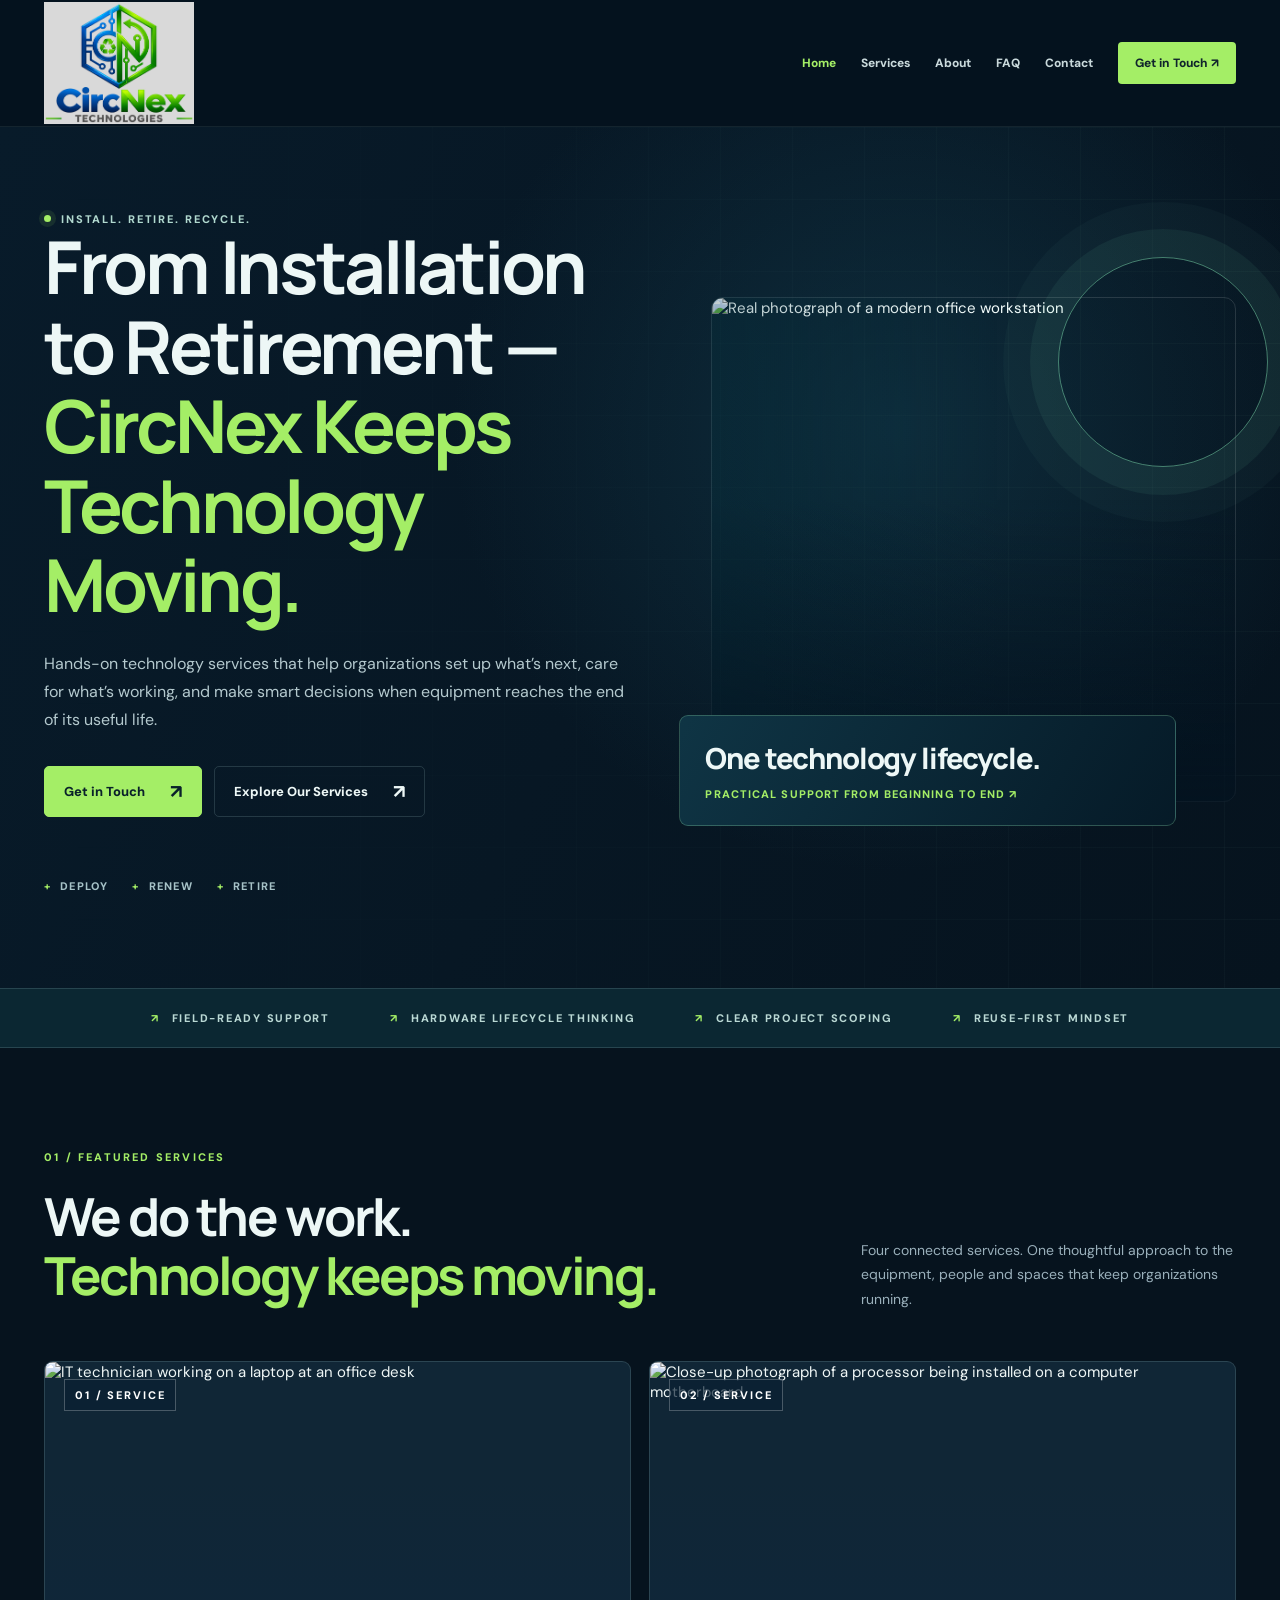
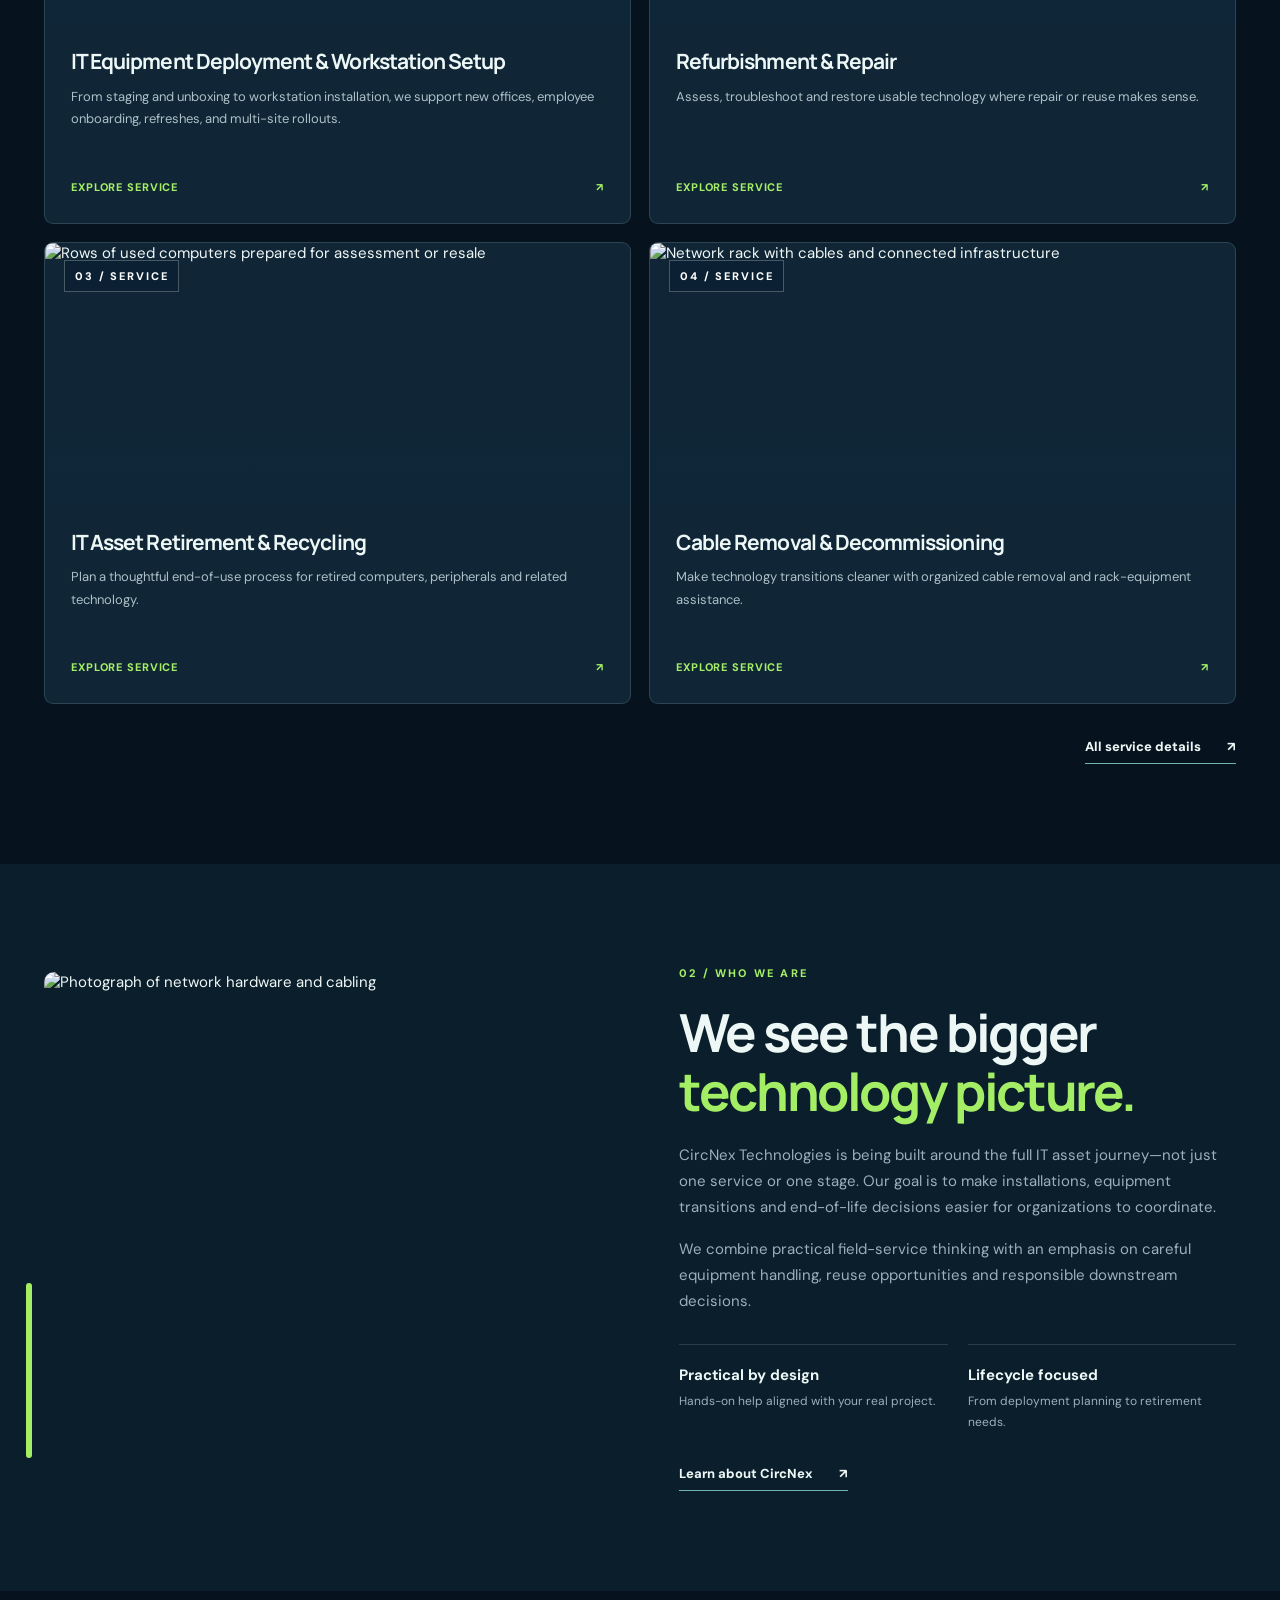
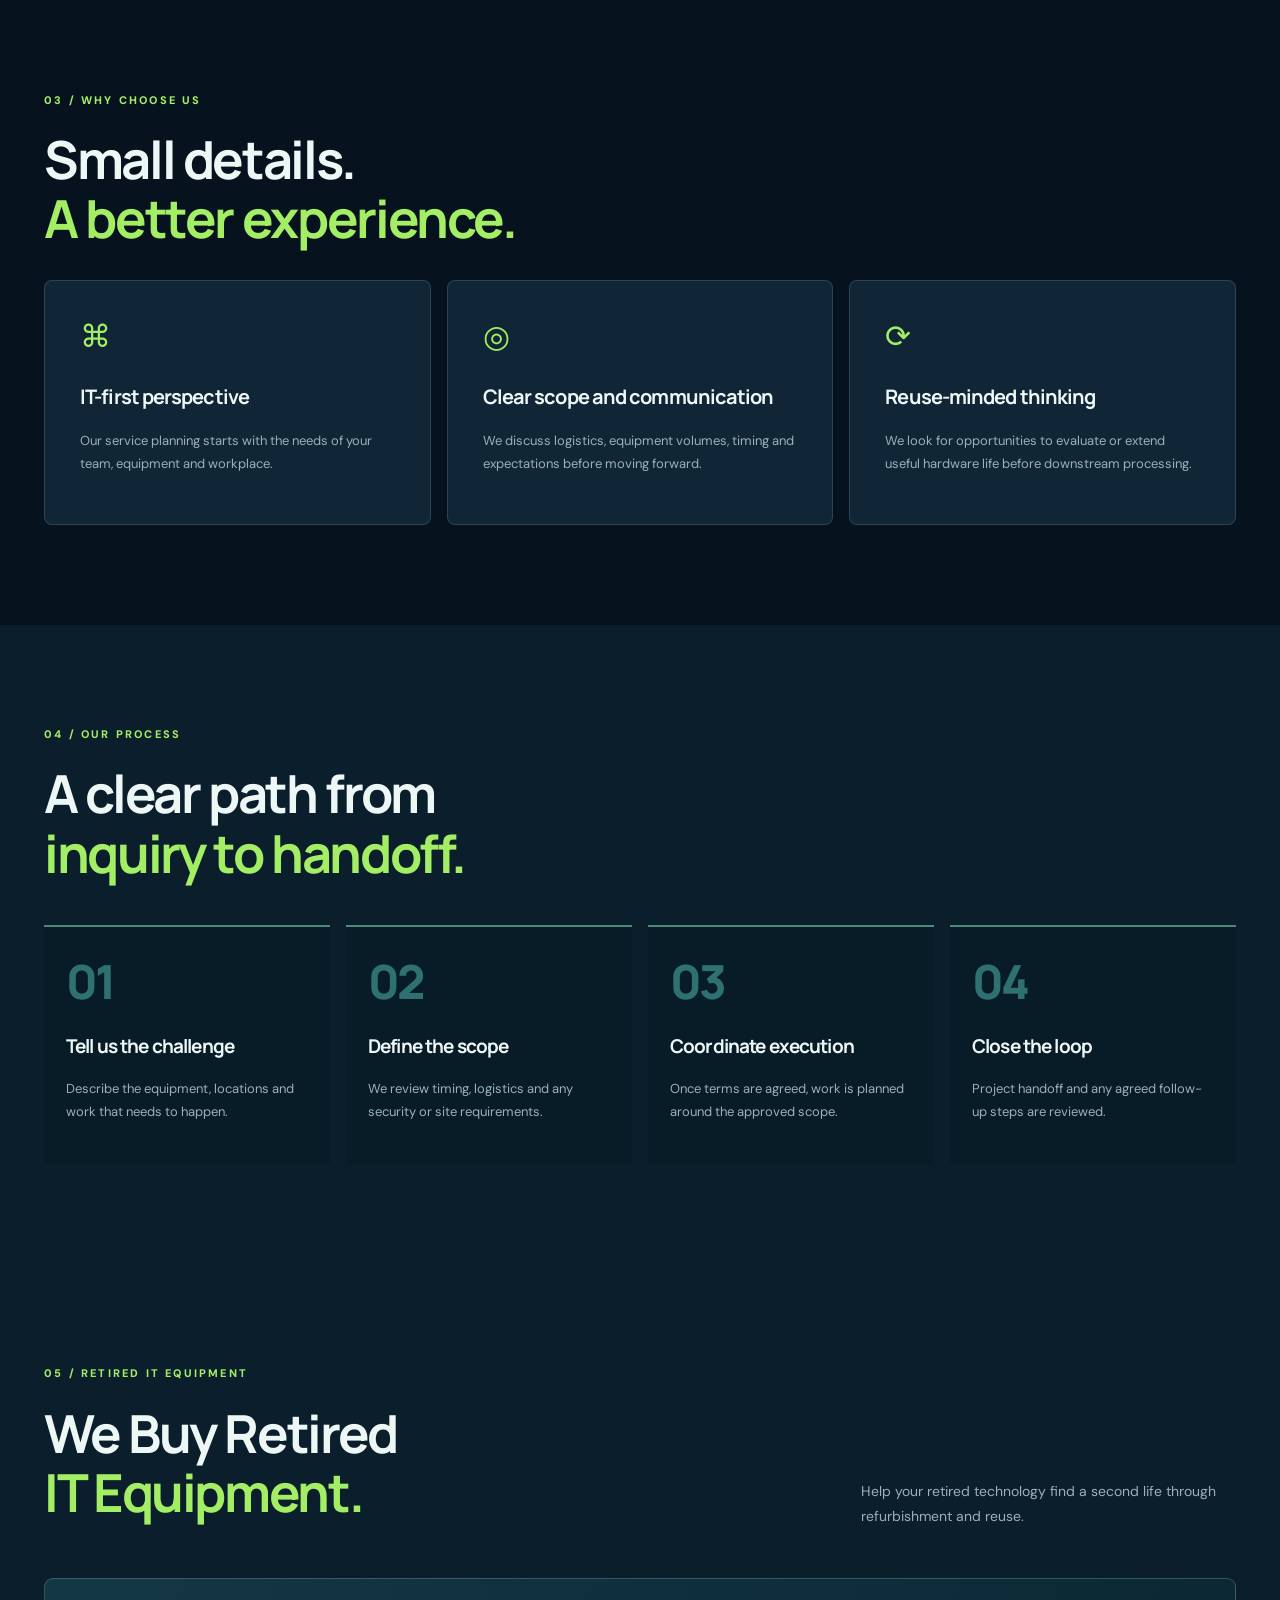
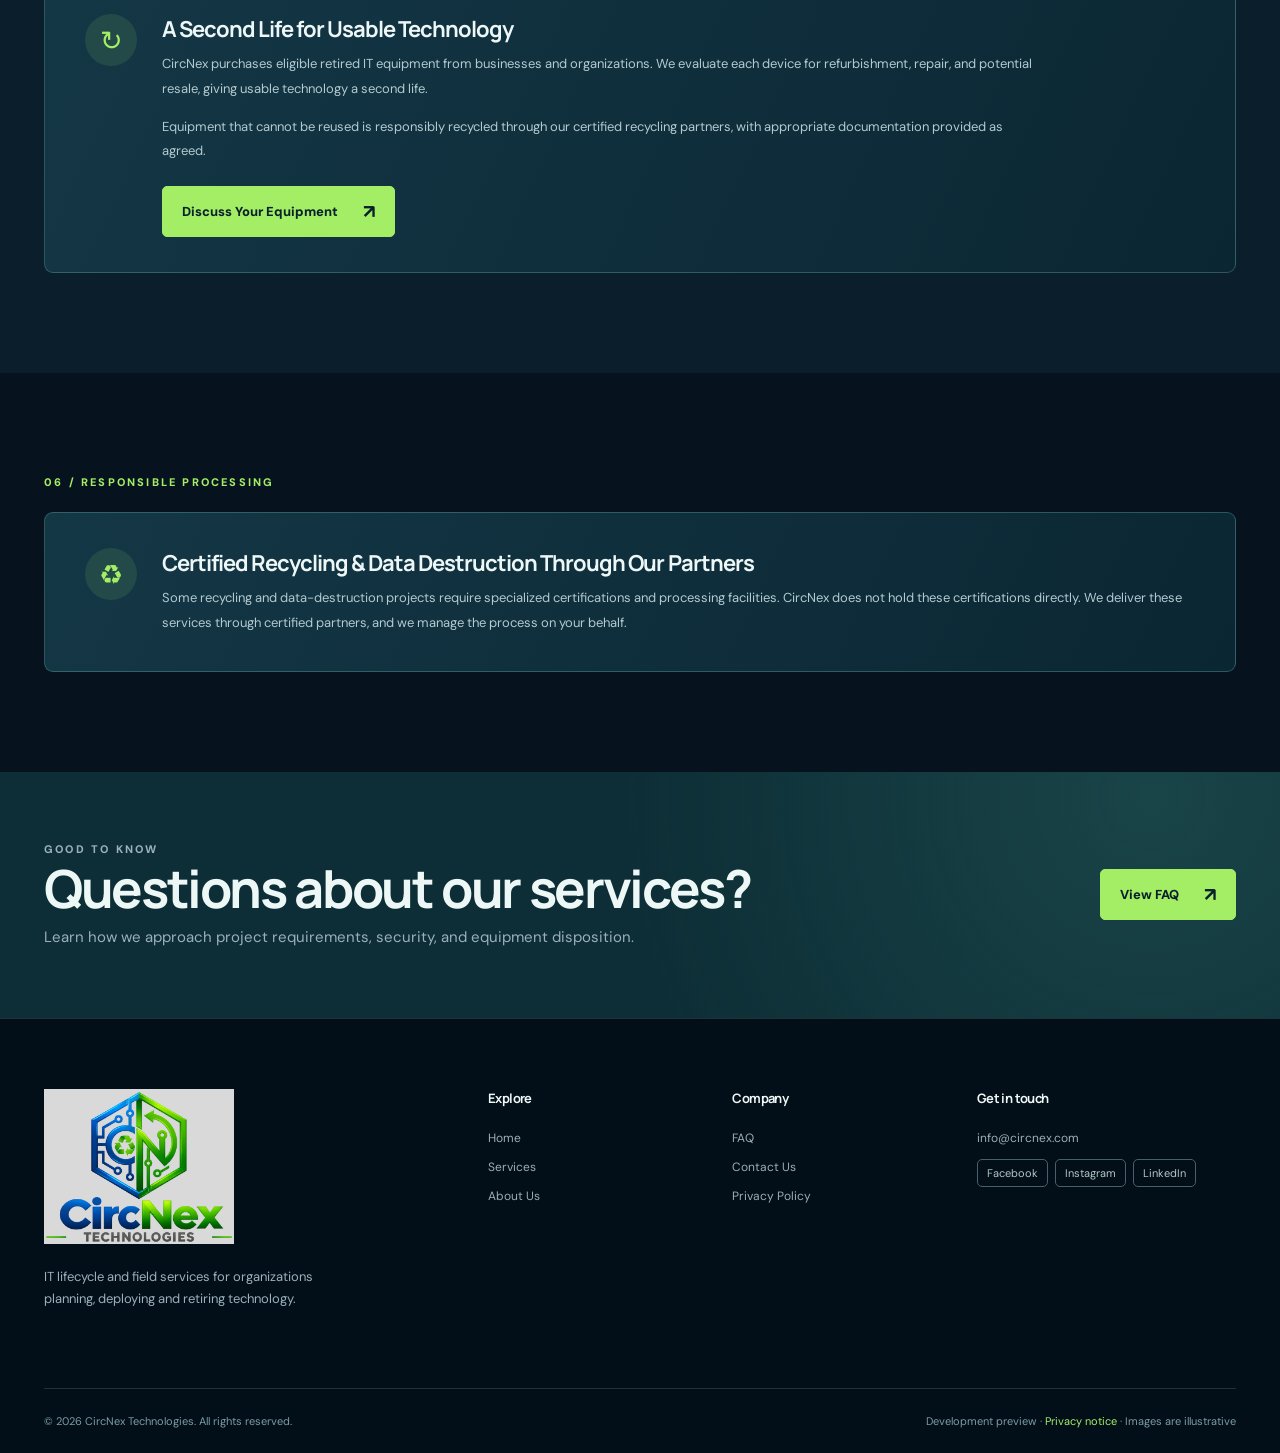
==== index.html @ 04ee0040 "Refresh stylesheet after combining deployment and workstation services" ====
<!doctype html><html lang="en"><head><meta charset="utf-8"><meta name="viewport" content="width=device-width, initial-scale=1"><meta name="theme-color" content="#06131e"><meta name="robots" content="noindex,nofollow"><meta name="description" content="From installation to retirement, CircNex Technologies helps businesses deploy, renew, and responsibly retire IT equipment."><title>IT Lifecycle & Field Services | CircNex Technologies</title><link rel="icon" href="assets/favicon.svg" type="image/svg+xml"><link rel="preconnect" href="https://fonts.googleapis.com"><link rel="preconnect" href="https://fonts.gstatic.com" crossorigin><link rel="preconnect" href="https://images.unsplash.com" crossorigin><link href="https://fonts.googleapis.com/css2?family=DM+Sans:wght@400;500;600;700&family=Manrope:wght@400;500;600;700;800&display=swap" rel="stylesheet"><link rel="stylesheet" href="assets/redesign.css?v=20261120-four-services"><script src="assets/redesign.js" defer></script></head><body><a class="skip" href="#main">Skip to content</a><header class="site-header"><div class="container nav-row"><a class="brand" href="index.html" aria-label="CircNex Technologies, homepage"><img src="assets/circnex-official-logo.svg?v=20261119-d9d9d9" class="brand-logo" alt="Original CircNex Technologies logo" width="125" height="103"></a><button class="menu-toggle" type="button" aria-label="Open menu" aria-controls="site-nav" aria-expanded="false"><span></span><span></span><span></span></button><nav class="site-nav" id="site-nav" aria-label="Main navigation"><a href="index.html" aria-current="page" class="current">Home</a><a href="services.html">Services</a><a href="about.html">About</a><a href="faq.html">FAQ</a><a href="contact.html">Contact</a><a class="nav-contact" href="contact.html">Get in Touch <span aria-hidden="true">↗</span></a></nav></div></header><main id="main"><section class="hero"><div class="container hero-layout"><div><span class="eyebrow">INSTALL. RETIRE. RECYCLE.</span><h1>From Installation to Retirement — <span class="accent">CircNex Keeps Technology Moving.</span></h1><p class="hero-copy">Hands-on technology services that help organizations set up what’s next, care for what’s working, and make smart decisions when equipment reaches the end of its useful life.</p><div class="hero-ctas"><a href="contact.html" class="btn btn-primary">Get in Touch <span class="btn-arrow">↗</span></a><a href="services.html" class="btn">Explore Our Services <span class="btn-arrow">↗</span></a></div><div class="hero-tags"><span>Deploy</span><span>Renew</span><span>Retire</span></div></div><div class="hero-photo"><img src="https://images.unsplash.com/photo-1746021535489-00edc5efb203?auto=format&fit=crop&w=1300&q=82" alt="Real photograph of a modern office workstation" width="900" height="1100" fetchpriority="high"><span class="hero-ring" aria-hidden="true"></span><div class="hero-float"><strong>One technology lifecycle.</strong><span>Practical support from beginning to end ↗</span></div></div></div></section>
<section class="stats-strip"><div class="container stats-row"><span>Field-ready support</span><span>Hardware lifecycle thinking</span><span>Clear project scoping</span><span>Reuse-first mindset</span></div></section>
<section class="section" id="services"><div class="container"><div class="section-intro"><div><p class="kicker">01 / FEATURED SERVICES</p><h2>We do the work.<br><span class="accent">Technology keeps moving.</span></h2></div><p>Four connected services. One thoughtful approach to the equipment, people and spaces that keep organizations running.</p></div><div class="service-grid"><a class="service-card" href="services.html#deployment"><div class="service-photo"><img src="https://images.unsplash.com/photo-1709102884400-b50ca1a12bc3?auto=format&fit=crop&w=1200&q=78" alt="IT technician working on a laptop at an office desk" width="800" height="520" loading="lazy" decoding="async"><span class="service-number">01 / SERVICE</span></div><div class="service-body"><h3>IT Equipment Deployment &amp; Workstation Setup</h3><p>From staging and unboxing to workstation installation, we support new offices, employee onboarding, refreshes, and multi-site rollouts.</p><span class="service-bottom">Explore service <span aria-hidden="true">↗</span></span></div></a><a class="service-card" href="services.html#refurbishment"><div class="service-photo"><img src="https://images.unsplash.com/photo-1756801370266-f589801cedc3?auto=format&fit=crop&w=1200&q=78" alt="Close-up photograph of a processor being installed on a computer motherboard" width="800" height="520" loading="lazy" decoding="async"><span class="service-number">02 / SERVICE</span></div><div class="service-body"><h3>Refurbishment & Repair</h3><p>Assess, troubleshoot and restore usable technology where repair or reuse makes sense.</p><span class="service-bottom">Explore service <span aria-hidden="true">↗</span></span></div></a><a class="service-card" href="services.html#itad"><div class="service-photo"><img src="https://images.unsplash.com/photo-1689236673605-e5d95a9c450c?auto=format&fit=crop&w=1200&q=78" alt="Rows of used computers prepared for assessment or resale" width="800" height="520" loading="lazy" decoding="async"><span class="service-number">03 / SERVICE</span></div><div class="service-body"><h3>IT Asset Retirement & Recycling</h3><p>Plan a thoughtful end-of-use process for retired computers, peripherals and related technology.</p><span class="service-bottom">Explore service <span aria-hidden="true">↗</span></span></div></a><a class="service-card" href="services.html#decommissioning"><div class="service-photo"><img src="https://images.unsplash.com/photo-1698668975271-2ba9a323be6b?auto=format&fit=crop&w=1200&q=78" alt="Network rack with cables and connected infrastructure" width="800" height="520" loading="lazy" decoding="async"><span class="service-number">04 / SERVICE</span></div><div class="service-body"><h3>Cable Removal & Decommissioning</h3><p>Make technology transitions cleaner with organized cable removal and rack-equipment assistance.</p><span class="service-bottom">Explore service <span aria-hidden="true">↗</span></span></div></a></div><div style="margin-top:32px;text-align:right"><a href="services.html" class="text-link">All service details <span>↗</span></a></div></div></section>
<section class="section section-soft"><div class="container about-grid"><div class="about-image"><img src="https://images.unsplash.com/photo-1698668975271-2ba9a323be6b?auto=format&fit=crop&w=1200&q=78" alt="Photograph of network hardware and cabling" width="1000" height="1100" loading="lazy"></div><div class="about-copy"><p class="kicker">02 / WHO WE ARE</p><h2>We see the bigger<br><span class="accent">technology picture.</span></h2><p>CircNex Technologies is being built around the full IT asset journey—not just one service or one stage. Our goal is to make installations, equipment transitions and end-of-life decisions easier for organizations to coordinate.</p><p>We combine practical field-service thinking with an emphasis on careful equipment handling, reuse opportunities and responsible downstream decisions.</p><div class="mini-values"><div><strong>Practical by design</strong><span>Hands-on help aligned with your real project.</span></div><div><strong>Lifecycle focused</strong><span>From deployment planning to retirement needs.</span></div></div><a class="text-link" href="about.html">Learn about CircNex <span>↗</span></a></div></div></section>
<section class="section"><div class="container"><p class="kicker">03 / WHY CHOOSE US</p><h2>Small details.<br><span class="accent">A better experience.</span></h2><div class="reason-grid"><article class="reason-card"><span class="reason-icon">⌘</span><h3>IT-first perspective</h3><p>Our service planning starts with the needs of your team, equipment and workplace.</p></article><article class="reason-card"><span class="reason-icon">◎</span><h3>Clear scope and communication</h3><p>We discuss logistics, equipment volumes, timing and expectations before moving forward.</p></article><article class="reason-card"><span class="reason-icon">⟳</span><h3>Reuse-minded thinking</h3><p>We look for opportunities to evaluate or extend useful hardware life before downstream processing.</p></article></div></div></section>
<section class="section section-soft"><div class="container"><p class="kicker">04 / OUR PROCESS</p><h2>A clear path from<br><span class="accent">inquiry to handoff.</span></h2><div class="process-grid"><article class="process-card"><div class="number">01</div><h3>Tell us the challenge</h3><p>Describe the equipment, locations and work that needs to happen.</p></article><article class="process-card"><div class="number">02</div><h3>Define the scope</h3><p>We review timing, logistics and any security or site requirements.</p></article><article class="process-card"><div class="number">03</div><h3>Coordinate execution</h3><p>Once terms are agreed, work is planned around the approved scope.</p></article><article class="process-card"><div class="number">04</div><h3>Close the loop</h3><p>Project handoff and any agreed follow-up steps are reviewed.</p></article></div></div></section>
<section class="section section-soft" id="retired-equipment"><div class="container"><div class="section-intro"><div><p class="kicker">05 / RETIRED IT EQUIPMENT</p><h2>We Buy Retired<br><span class="accent">IT Equipment.</span></h2></div><p>Help your retired technology find a second life through refurbishment and reuse.</p></div><div class="partner-panel equipment-purchase-panel"><span aria-hidden="true">↻</span><div><h3>A Second Life for Usable Technology</h3><p>CircNex purchases eligible retired IT equipment from businesses and organizations. We evaluate each device for refurbishment, repair, and potential resale, giving usable technology a second life.</p><p>Equipment that cannot be reused is responsibly recycled through our certified recycling partners, with appropriate documentation provided as agreed.</p><a class="btn btn-primary" href="contact.html">Discuss Your Equipment <span class="btn-arrow" aria-hidden="true">↗</span></a></div></div></div></section>
<section class="section"><div class="container"><p class="kicker">06 / RESPONSIBLE PROCESSING</p><div class="partner-panel"><span aria-hidden="true">♻</span><div><h3>Certified Recycling &amp; Data Destruction Through Our Partners</h3><p>Some recycling and data-destruction projects require specialized certifications and processing facilities. CircNex does not hold these certifications directly. We deliver these services through certified partners, and we manage the process on your behalf.</p></div></div></div></section>
<section class="section-cta"><div class="container cta-row"><div><p class="kicker">GOOD TO KNOW</p><h2>Questions about our services?</h2><p>Learn how we approach project requirements, security, and equipment disposition.</p></div><a class="btn btn-primary" href="faq.html">View FAQ <span class="btn-arrow">↗</span></a></div></section></main><footer class="footer"><div class="container"><div class="footer-grid"><div class="footer-about"><a class="brand" href="index.html" aria-label="CircNex Technologies, homepage"><img src="assets/circnex-official-logo.svg?v=20261119-d9d9d9" class="brand-logo" alt="CircNex Technologies" width="180" height="148"></a><p>IT lifecycle and field services for organizations planning, deploying and retiring technology.</p></div><div class="footer-column"><h4>Explore</h4><a href="index.html">Home</a><a href="services.html">Services</a><a href="about.html">About Us</a></div><div class="footer-column"><h4>Company</h4><a href="faq.html">FAQ</a><a href="contact.html">Contact Us</a><a href="privacy.html">Privacy Policy</a></div><div class="footer-column"><h4>Get in touch</h4><a href="mailto:info@circnex.com">info@circnex.com</a><div class="social-preview" aria-label="CircNex Technologies social media profiles"><a href="https://www.facebook.com/share/1C1Cdq6oa3/?mibextid=wwXIfr" target="_blank" rel="noopener noreferrer" aria-label="CircNex Technologies on Facebook">Facebook</a><a href="https://www.instagram.com/circnextechnologies?jplx=MXM5Z2I0eDNxc2s0MA==" target="_blank" rel="noopener noreferrer" aria-label="CircNex Technologies on Instagram">Instagram</a><a href="https://www.linkedin.com/in/circnex-technologies-577191451?utm_source=share_via&amp;utm_content=profile&amp;utm_medium=member_ios" target="_blank" rel="noopener noreferrer" aria-label="CircNex Technologies on LinkedIn">LinkedIn</a></div></div></div><div class="footer-bottom"><span>© <span data-year>2026</span> CircNex Technologies. All rights reserved.</span><span>Development preview · <a href="privacy.html">Privacy notice</a> · Images are illustrative</span></div></div></footer></body></html>
---- assets/redesign.css ----
:root{--bg:#06131e;--bg2:#091c2a;--nav:#071722;--panel:#102636;--panel2:#112d37;--line:rgba(176,217,216,.17);--green:#a4ee66;--teal:#53ceb4;--blue:#2ca7e3;--fg:#edf7f6;--muted:#9ab0bb;--sans:'DM Sans',Arial,sans-serif;--display:'Manrope',Arial,sans-serif}*{box-sizing:border-box}html{scroll-behavior:smooth}body{margin:0;background:var(--bg);color:var(--fg);font-family:var(--sans);-webkit-font-smoothing:antialiased}body,button,input,textarea,select{font-size:15px}button,input,textarea,select{font-family:inherit}h1,h2,h3,h4{font-family:var(--display);letter-spacing:-.045em}h1,h2,h3,h4,p{margin-top:0}h1{font-size:clamp(40px,5.7vw,78px);line-height:1.09;margin-bottom:25px}h2{font-size:clamp(32px,4.1vw,56px);line-height:1.13;margin-bottom:20px}h3{font-size:24px}p{line-height:1.75}a{color:inherit;text-decoration:none}a:hover{color:var(--green)}img{display:block;max-width:100%;height:auto}button{cursor:pointer}.container{width:min(1192px,calc(100% - 56px));margin-inline:auto}.sr-only{position:absolute;width:1px;height:1px;padding:0;margin:-1px;overflow:hidden;clip:rect(0,0,0,0);white-space:nowrap;border:0}.skip{position:absolute;top:-100px;left:15px;z-index:200;background:var(--green);color:var(--bg);padding:12px}.skip:focus{top:14px}.kicker{font-size:11px;letter-spacing:.2em;font-weight:800;color:var(--green);text-transform:uppercase;margin-bottom:20px}.eyebrow{display:inline-flex;align-items:center;gap:10px;font-size:11px;font-weight:800;letter-spacing:.17em;color:#b1d9cf}.eyebrow:before{content:'';width:7px;height:7px;border-radius:50%;background:var(--green);box-shadow:0 0 0 5px #a4ee6618}.muted{color:var(--muted)}.accent{color:var(--green)}.light{color:var(--fg)}.section{padding:100px 0}.section-soft{background:#0a1e2b}.section-intro{display:flex;justify-content:space-between;align-items:flex-end;gap:40px;margin-bottom:36px}.section-intro p:last-child{max-width:375px;color:var(--muted);font-size:14px}.btn{display:inline-flex;align-items:center;justify-content:space-between;gap:25px;min-height:51px;padding:14px 19px;border-radius:5px;font-size:13px;font-weight:800;border:1px solid var(--line);transition:transform .2s,background .2s;color:var(--fg);background:transparent}.btn:hover{transform:translateY(-2px);color:var(--fg);background:#ffffff0c}.btn-primary{background:var(--green);color:#09212a;border-color:var(--green)}.btn-primary:hover{background:#caff86;color:#09212a}.btn-arrow{font-size:19px;line-height:1}.text-link{display:inline-flex;gap:26px;border-bottom:1px solid #70b3a9;padding:0 0 8px;font-weight:800;font-size:13px}.text-link:hover{color:var(--green)}.site-header{background:#05131ff0;backdrop-filter:blur(16px);border-bottom:1px solid #d7ffef13;position:sticky;top:0;z-index:50}.nav-row{height:78px;display:flex;align-items:center;justify-content:space-between;gap:25px}.brand{display:flex;align-items:center;gap:11px;min-width:0}.brand-icon{width:47px;height:49px;object-fit:contain;filter:drop-shadow(0 0 10px #3c99b129)}.brand-text{display:block;font-family:var(--display);font-size:24px;line-height:1;font-weight:800;letter-spacing:-.065em;white-space:nowrap}.brand-text .nex{color:#71d646}.brand-text small{font-size:9px;letter-spacing:.25em;color:#a6b4ba;display:block;margin-top:6px}.site-nav{display:flex;align-items:center;gap:25px}.site-nav>a{font-size:12px;font-weight:800;color:#c9d9db;display:inline-block;transform-origin:center;transition:color .2s ease,transform .18s ease}@media(hover:hover) and (pointer:fine){.site-nav>a:hover{transform:scale(1.09)}}.site-nav>a:focus-visible{transform:scale(1.09)}@media(prefers-reduced-motion:reduce){.site-nav>a:hover,.site-nav>a:focus-visible{transform:none}}.site-nav>a:hover,.site-nav>a.current{color:var(--green)}.site-nav>.nav-contact{background:var(--green);color:#10242c;padding:13px 17px;border-radius:4px}.site-nav>.nav-contact:hover{background:#caff86;color:#10242c}.menu-toggle{display:none;background:none;border:0;padding:8px}.menu-toggle span{display:block;width:23px;height:2px;margin:5px;background:var(--fg)}.hero{background:radial-gradient(circle at 70% 35%,#15435580,transparent 42%),linear-gradient(115deg,#081b2a,#06131e);position:relative;overflow:hidden}.hero:before{content:'';position:absolute;inset:0;background-image:linear-gradient(90deg,#bdf2d108 1px,transparent 1px),linear-gradient(#bdf2d108 1px,transparent 1px);background-size:72px 72px;mask-image:linear-gradient(90deg,transparent,#000)}.hero-layout{min-height:670px;display:grid;grid-template-columns:1.1fr .95fr;align-items:center;gap:60px;padding:80px 0 95px;position:relative}.hero h1{max-width:720px}.hero-copy{font-size:16px;max-width:590px;color:#b4c9ce}.hero-ctas{display:flex;flex-wrap:wrap;gap:12px;margin-top:32px}.hero-tags{display:flex;gap:24px;flex-wrap:wrap;margin-top:62px;font-size:11px;letter-spacing:.11em;color:#a6c2c7;font-weight:800;text-transform:uppercase}.hero-tags span:before{content:'+';color:var(--green);margin-right:9px}.hero-photo{position:relative;height:505px;border-radius:12px;min-width:0}.hero-photo>img{width:100%;height:100%;object-fit:cover;border-radius:12px;filter:saturate(.85) contrast(1.05);border:1px solid #ffffff20}.hero-photo:after{content:'';position:absolute;inset:0;border-radius:12px;background:linear-gradient(0deg,#031320ae,transparent 60%),linear-gradient(90deg,#04354140,transparent 55%);pointer-events:none}.hero-ring{position:absolute;width:210px;height:210px;border:1px solid #7cdaac88;border-radius:50%;right:-32px;top:-40px;box-shadow:0 0 0 28px #7cdaac11,0 0 0 55px #7cdaac08;pointer-events:none}.hero-float{position:absolute;bottom:-24px;left:-32px;right:60px;z-index:3;background:linear-gradient(120deg,#103747ef,#061b28ef);border:1px solid #93e0ad48;backdrop-filter:blur(15px);padding:22px 25px;border-radius:9px}.hero-float strong{font:800 29px var(--display);letter-spacing:-.04em;display:block;margin-bottom:5px}.hero-float span{font-size:11px;letter-spacing:.1em;color:var(--green);text-transform:uppercase;font-weight:800}.stats-strip{padding:22px 0;background:#0b2732;border-block:1px solid var(--line)}.stats-row{display:flex;justify-content:center;gap:15px 60px;flex-wrap:wrap}.stats-row span{font-size:11px;text-transform:uppercase;letter-spacing:.16em;font-weight:800;color:#bad8d4}.stats-row span:before{content:'↗';color:var(--green);margin-right:12px}.service-grid{display:grid;grid-template-columns:repeat(6,minmax(0,1fr));gap:18px}.service-card{grid-column:span 3;display:block;position:relative;background:var(--panel);border:1px solid var(--line);border-radius:9px;overflow:hidden;transition:transform .2s,border-color .2s}.service-card:hover{transform:translateY(-5px);border-color:#84d4ad77;color:inherit}.service-card:nth-child(-n+2){grid-column:span 3}.service-photo{height:260px;position:relative;overflow:hidden}.service-card:nth-child(-n+2) .service-photo{height:260px}.service-photo img{width:100%;height:100%;object-fit:cover;transition:transform .5s;filter:saturate(.76)}.service-card:hover img{transform:scale(1.05)}.service-photo:after{content:'';position:absolute;inset:0;background:linear-gradient(0deg,#0e263b9b,transparent 55%)}.service-number{position:absolute;top:17px;left:19px;z-index:2;font-size:11px;letter-spacing:.17em;color:white;font-weight:800;background:#0a2033ad;padding:8px 10px;border:1px solid #ffffff40}.service-body{padding:26px 26px 29px}.service-body h3{margin-bottom:11px;font-size:21px;line-height:1.25}.service-body p{font-size:13px;color:#acc0c7;min-height:66px}.service-bottom{display:flex;justify-content:space-between;align-items:center;font-size:11px;color:var(--green);font-weight:800;letter-spacing:.08em;text-transform:uppercase;margin-top:28px}.about-grid,.reason-grid,.contact-grid{display:grid;grid-template-columns:1fr 1fr;align-items:center;gap:78px}.about-image{height:510px;position:relative}.about-image img{width:100%;height:100%;object-fit:cover;border-radius:10px;filter:saturate(.8)}.about-image:after{content:'';position:absolute;left:-18px;bottom:24px;width:6px;height:175px;background:var(--green);border-radius:5px}.about-copy p:not(.kicker){color:var(--muted)}.mini-values{display:grid;grid-template-columns:repeat(2,1fr);gap:20px;margin:30px 0}.mini-values div{padding-top:20px;border-top:1px solid var(--line)}.mini-values strong{display:block;font-size:15px;margin-bottom:5px}.mini-values span{color:var(--muted);font-size:12px;line-height:1.6}.reason-grid{grid-template-columns:repeat(3,1fr);gap:16px;margin-top:32px}.reason-card{padding:35px;background:var(--panel);border:1px solid var(--line);border-radius:8px;min-height:240px}.reason-icon{font-size:31px;color:var(--green);display:block;margin-bottom:26px}.reason-card h3{font-size:20px}.reason-card p{font-size:13px;color:var(--muted)}.process-grid{display:grid;grid-template-columns:repeat(4,1fr);gap:16px;margin-top:42px}.process-card{padding:22px 22px 28px;border-top:2px solid #528777;background:#081c28}.process-card .number{font:800 47px var(--display);color:#2f7071;letter-spacing:-.065em}.process-card h3{font-size:19px;margin-top:20px}.process-card p{color:var(--muted);font-size:13px}.partner-panel{background:linear-gradient(115deg,#143746,#0b2633);border:1px solid #74bdab52;padding:35px 40px;display:flex;align-items:start;gap:25px;border-radius:9px}.partner-panel>span{display:grid;place-items:center;flex:0 0 52px;height:52px;border-radius:50%;background:#a3ee661c;color:var(--green);font-size:27px}.partner-panel h3{font-size:22px;margin-bottom:8px}.partner-panel p{color:#b3cad0;font-size:13px;line-height:1.9;margin-bottom:0}.equipment-purchase-panel p+p{margin-top:13px}.equipment-purchase-panel .btn{margin-top:22px}.equipment-purchase-panel>div{max-width:880px}.contact-grid{grid-template-columns:.82fr 1.18fr;align-items:start;gap:60px}.contact-copy p:not(.kicker){color:var(--muted)}.contact-note{padding:19px 0;border-top:1px solid var(--line);border-bottom:1px solid var(--line);margin-top:24px}.contact-note span{display:block;text-transform:uppercase;letter-spacing:.16em;font-size:10px;color:var(--green);font-weight:800;margin-bottom:9px}.contact-note a{font-size:18px;font-weight:800}.form-card{background:#102938;border:1px solid var(--line);padding:35px;border-radius:11px}.form-card h3{font-size:24px;margin-bottom:8px}.form-card>p{color:var(--muted);font-size:12px}.form-grid{display:grid;grid-template-columns:repeat(2,1fr);gap:18px;margin-top:23px}.field{display:flex;flex-direction:column;gap:8px}.field.full{grid-column:1/-1}.field label{color:#e0ecec;font-size:12px;font-weight:800}.field input,.field select,.field textarea{width:100%;background:#081d2c;border:1px solid #39616b;border-radius:5px;padding:12px 13px;color:white;outline:none;font-size:13px}.field input:focus,.field textarea:focus,.field select:focus{border-color:var(--green);box-shadow:0 0 0 3px #a4ee661c}.field textarea{min-height:125px;resize:vertical}.field ::placeholder{color:#8da5ad}.label-check{display:flex;gap:12px;align-items:start;font-size:12px;color:#b4c9d0;line-height:1.6}.label-check input{margin-top:3px}.form-actions{margin-top:22px;display:flex;align-items:center;flex-wrap:wrap;gap:15px}.form-status{color:#d7bc85;font-size:12px;max-width:450px;line-height:1.7}.form-note{border-left:2px solid var(--green);padding-left:13px;font-size:12px;color:#a1b9bc;line-height:1.7;margin-top:23px}.subhero{padding:110px 0 85px;background:radial-gradient(ellipse at 70% 20%,#154f5780,transparent 55%),#071722;border-bottom:1px solid var(--line)}.subhero h1{max-width:840px}.subhero p:not(.kicker){color:var(--muted);max-width:630px}.content-section{padding:85px 0}.detail-row{display:grid;grid-template-columns:.88fr 1fr;gap:55px;align-items:center;padding:55px 0;border-bottom:1px solid var(--line);scroll-margin-top:85px}.detail-row:nth-child(even) .detail-photo{order:2}.detail-photo{height:350px;border-radius:9px;overflow:hidden}.detail-photo img{width:100%;height:100%;object-fit:cover}.detail-number{color:var(--green);font-size:11px;letter-spacing:.2em;font-weight:800}.detail-row h2{font-size:clamp(29px,3.3vw,41px);margin-top:13px}.detail-row p,.detail-row li{color:var(--muted);font-size:13px;line-height:1.9}.detail-row ul{padding-left:20px;margin:20px 0 30px}.detail-row li{padding-left:3px}.prose{max-width:810px;margin:auto}.prose h2{margin-top:42px;font-size:30px}.prose p,.prose li{color:var(--muted)}.faq-list{border-top:1px solid var(--line)}.faq-list details{border-bottom:1px solid var(--line);padding:23px 0}.faq-list summary{list-style:none;display:flex;justify-content:space-between;gap:20px;cursor:pointer;font-size:15px;font-weight:800}.faq-list summary::-webkit-details-marker{display:none}.faq-list summary span{color:var(--green);font-size:20px}.faq-list details[open] summary span{transform:rotate(45deg)}.faq-list p{color:var(--muted);margin:15px 45px 0 0;font-size:13px}.gallery-grid{display:grid;grid-template-columns:repeat(3,1fr);gap:18px}.gallery-card{background:var(--panel);border:1px solid var(--line);border-radius:8px;overflow:hidden}.gallery-card img{width:100%;height:250px;object-fit:cover}.gallery-card div{padding:20px}.gallery-card h3{font-size:18px;margin-bottom:6px}.gallery-card p{font-size:12px;color:var(--muted)}.notice{background:#173438;border-left:3px solid var(--green);color:#c6d7d7;padding:17px 20px;font-size:13px;line-height:1.75}.section-cta{background:radial-gradient(circle at 90% 10%,#2b656366,transparent 45%),#0d2e36;padding:68px 0}.cta-row{display:flex;align-items:center;justify-content:space-between;gap:25px}.cta-row h2{margin-bottom:6px}.cta-row p{color:var(--muted);margin:0}.footer{background:#030f18;border-top:1px solid var(--line);padding:70px 0 25px}.footer-grid{display:grid;grid-template-columns:2fr 1fr 1fr 1.3fr;gap:45px}.footer-about p{max-width:320px;font-size:13px;color:var(--muted);margin:22px 0}.footer-tagline{font-weight:800;font-size:11px;letter-spacing:.16em;color:var(--green)}.footer-column h4{font-size:13px;margin:0 0 23px}.footer-column a,.footer-column span{display:block;font-size:12px;color:#9aafb5;margin-bottom:13px}.footer-column a:hover{color:var(--green)}.social-preview{display:flex;flex-wrap:wrap;gap:7px;margin-top:8px}.social-preview a{display:inline-block;font-size:11px;border:1px solid #476069;padding:6px 9px;color:#b1c7c7;border-radius:5px;margin:0;text-decoration:none;transition:color .15s ease,border-color .15s ease,background .15s ease}.social-preview a:hover,.social-preview a:focus-visible{color:var(--green);border-color:var(--green);background:rgba(76,180,140,.08)}.footer-bottom{display:flex;justify-content:space-between;gap:20px;border-top:1px solid var(--line);margin-top:55px;padding-top:25px;font-size:11px;color:#7c9ca6}.footer-bottom a{color:var(--green)}.brand-inline{display:inline-flex;align-items:center;gap:10px}.brand-inline img{width:38px;height:40px;object-fit:contain}.stock-note{font-size:11px;color:#91a9ad}.status-flag{font-size:11px;color:#dbeaa8;letter-spacing:.08em;text-transform:uppercase;font-weight:800}a:focus-visible,button:focus-visible,input:focus-visible,select:focus-visible,textarea:focus-visible{outline:3px solid var(--green);outline-offset:3px}
@media(max-width:1100px){.site-nav{gap:15px}.hero-layout{gap:35px}.contact-grid{gap:35px}.footer-grid{gap:28px}}@media(max-width:900px){.menu-toggle{display:block}.site-nav{display:none;position:absolute;top:78px;left:0;right:0;background:#091b29;border-bottom:1px solid var(--line);padding:20px 28px;flex-direction:column;align-items:stretch;gap:0}.site-nav.open{display:flex}.site-nav>a{padding:14px 0}.site-nav>.nav-contact{padding:13px}.hero-layout{grid-template-columns:1fr;gap:35px;padding:70px 0 80px}.hero-photo{height:400px;max-width:700px}.hero-float{left:20px;right:20px}.section-intro{align-items:start;display:block}.section-intro p:last-child{max-width:600px}.service-card:nth-child(-n+2){grid-column:span 3}.service-card{grid-column:span 3}.about-grid,.contact-grid{grid-template-columns:1fr;gap:40px}.about-image{height:380px}.reason-grid{grid-template-columns:1fr 1fr}.process-grid{grid-template-columns:1fr 1fr}.footer-grid{grid-template-columns:1.6fr 1fr 1fr}.detail-row{gap:30px}.gallery-grid{grid-template-columns:repeat(2,1fr)}}@media(max-width:600px){.container{width:calc(100% - 34px)}.brand-text{font-size:20px}.brand-text small{font-size:8px}.brand-icon{width:37px;height:42px}.hero h1{font-size:clamp(39px,9.5vw,52px)}.hero-copy{font-size:14px}.hero-photo{height:300px}.hero-float{bottom:-16px;padding:16px}.hero-float strong{font-size:21px}.hero-tags{margin-top:35px}.section{padding:70px 0}.service-grid{grid-template-columns:1fr}.service-card,.service-card:nth-child(-n+2){grid-column:1}.service-photo,.service-card:nth-child(-n+2) .service-photo{height:225px}.service-body{padding:24px}.reason-grid,.process-grid{grid-template-columns:1fr}.about-image{height:270px}.mini-values{grid-template-columns:1fr}.form-card{padding:23px}.form-grid{grid-template-columns:1fr}.field.full{grid-column:auto}.partner-panel{display:block;padding:27px}.partner-panel>span{margin-bottom:18px}.subhero{padding:70px 0 60px}.detail-row{grid-template-columns:1fr;gap:25px;padding:35px 0}.detail-row:nth-child(even) .detail-photo{order:0}.detail-photo{height:230px}.gallery-grid{grid-template-columns:1fr}.cta-row{display:block}.cta-row .btn{margin-top:24px}.footer-grid{grid-template-columns:1fr 1fr}.footer-about{grid-column:span 2}.footer-bottom{display:block;line-height:2}.section-intro p:last-child{font-size:13px}}@media(prefers-reduced-motion:reduce){*,*:before,*:after{scroll-behavior:auto!important;transition:none!important}}


/* Approved transparent CircNex logo: retain original artwork and colors. */
.site-header .nav-row{height:126px}
.site-header .brand-logo{display:block;width:150px;height:auto;background:#d9d9d9;border:0;border-radius:0;object-fit:contain}
.footer .brand-logo{display:block;width:190px;height:auto;background:#d9d9d9;border:0;border-radius:0;object-fit:contain}
@media(max-width:900px){.site-nav{top:126px}}
@media(max-width:600px){.site-header .nav-row{height:99px}.site-header .brand-logo{width:115px}.site-nav{top:99px}.footer .brand-logo{width:170px}}

/* Preserve older #workstations links after merging this service into #deployment. */
.detail-copy#workstations{scroll-margin-top:145px}
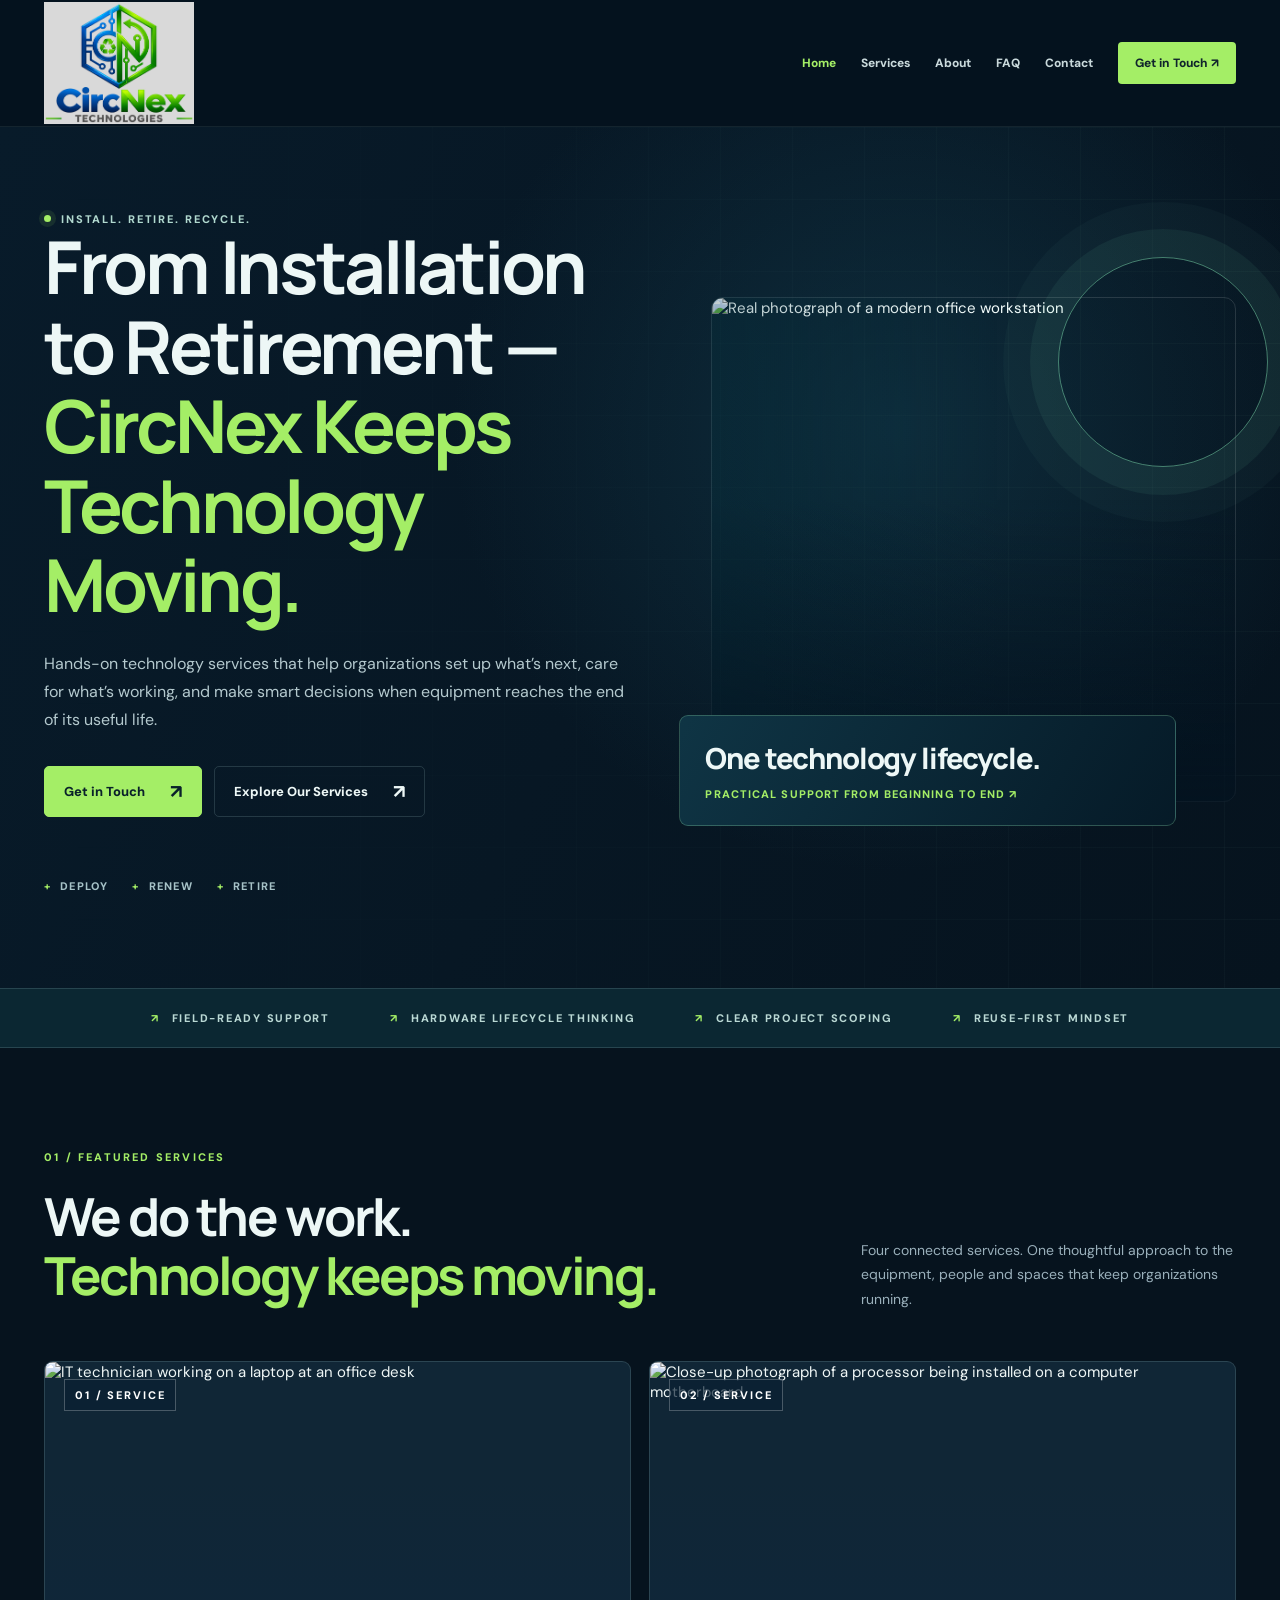
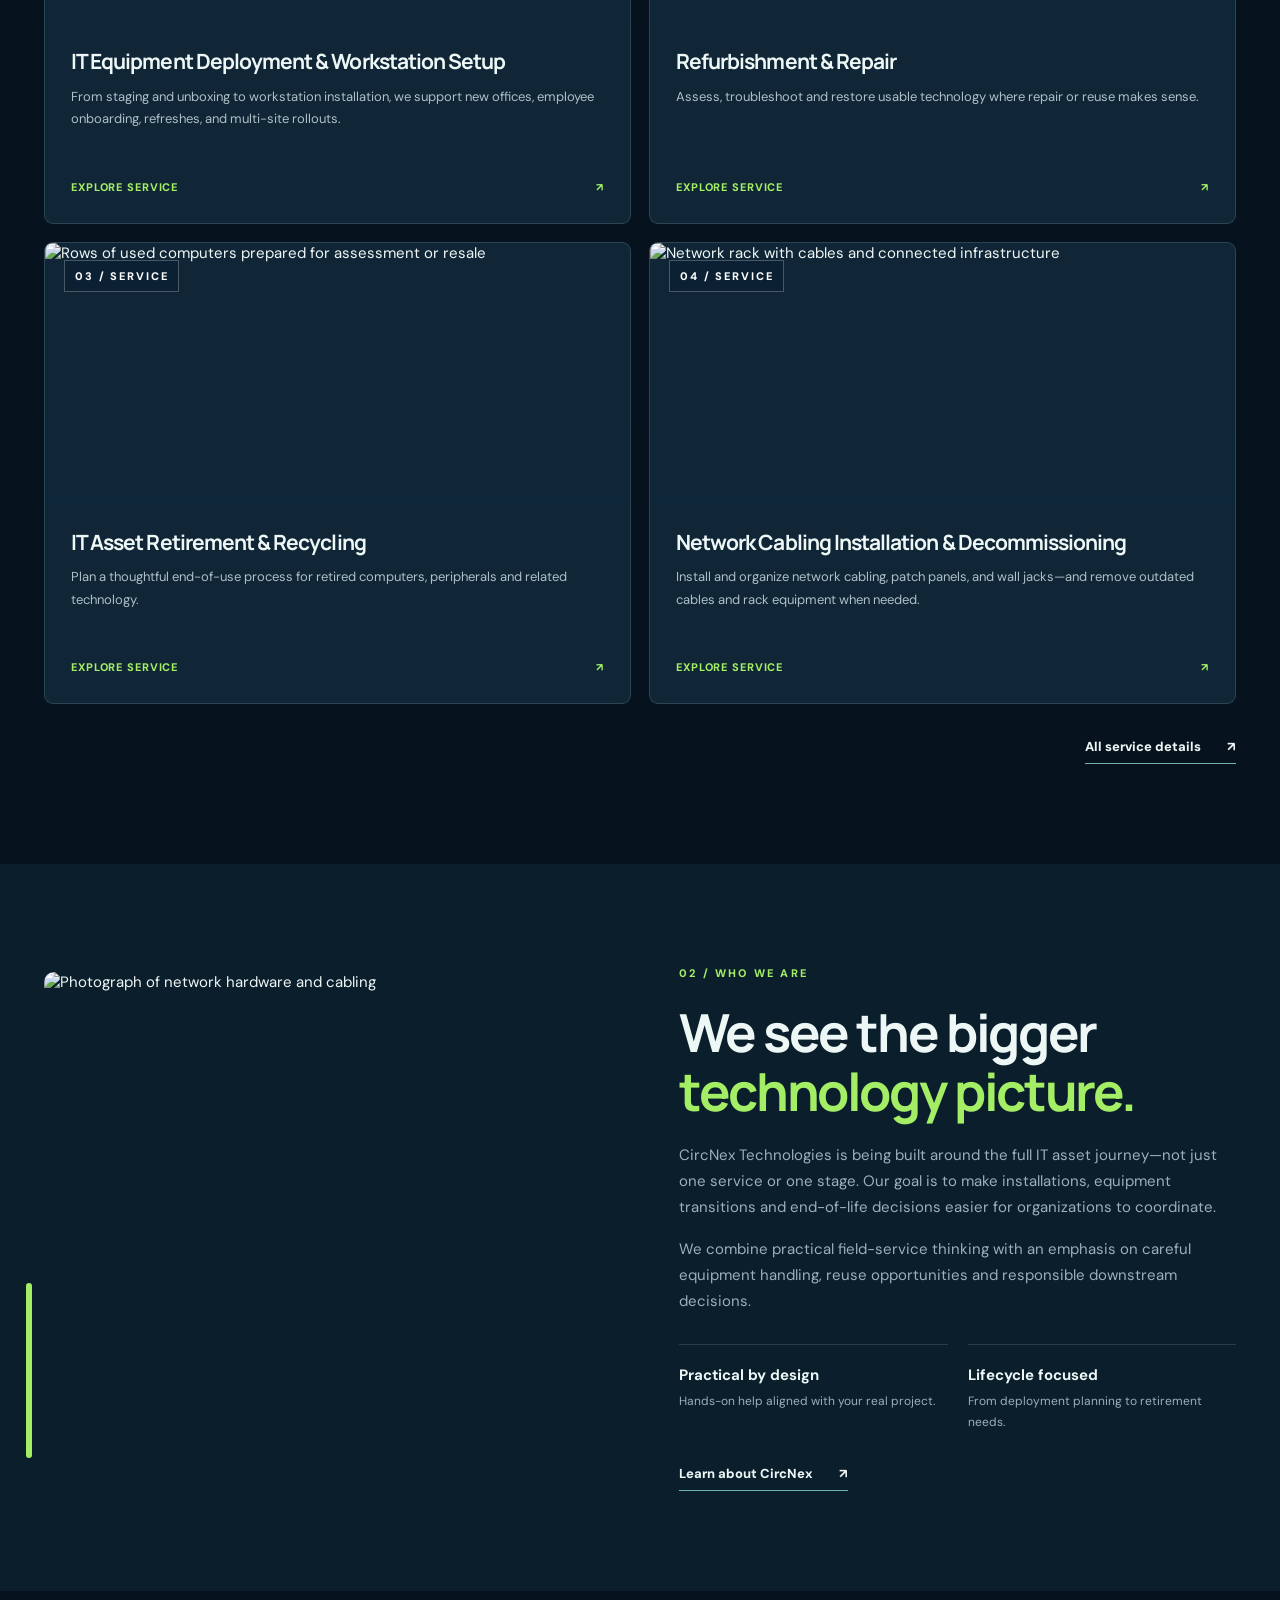
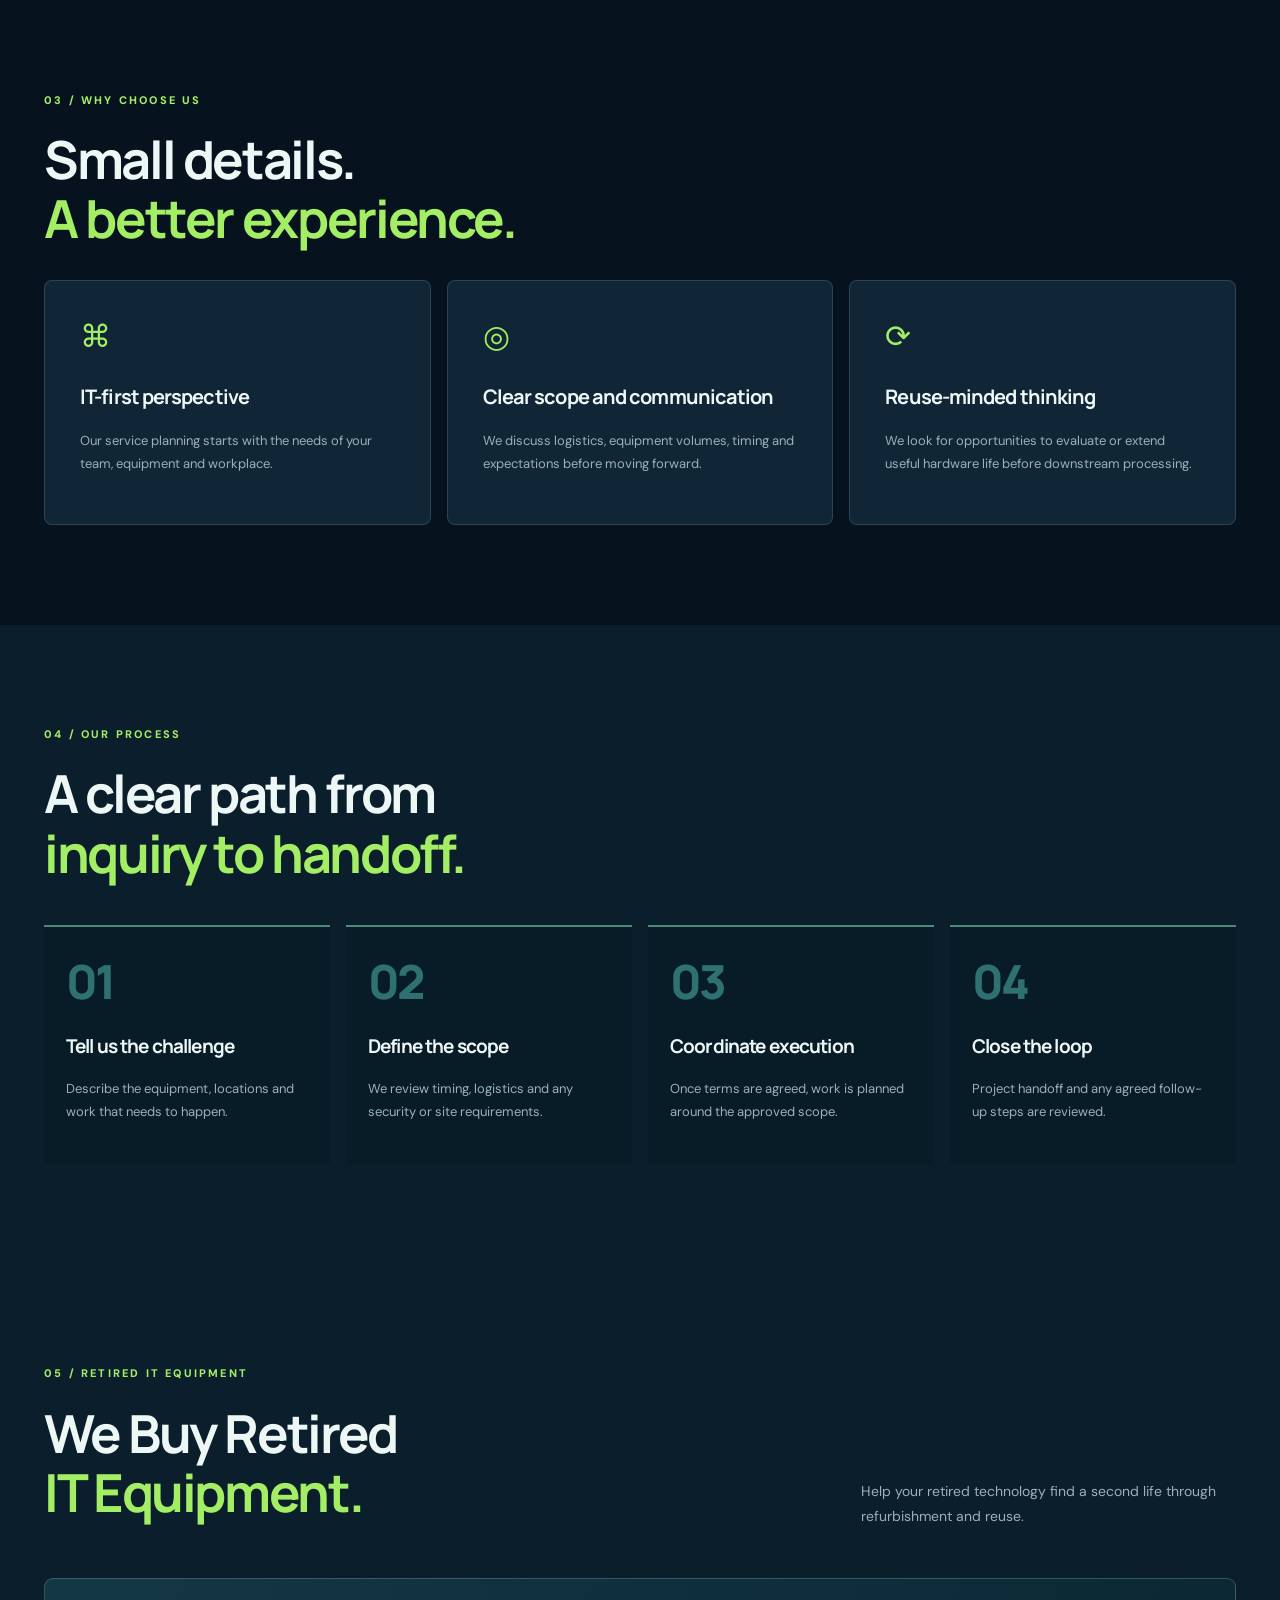
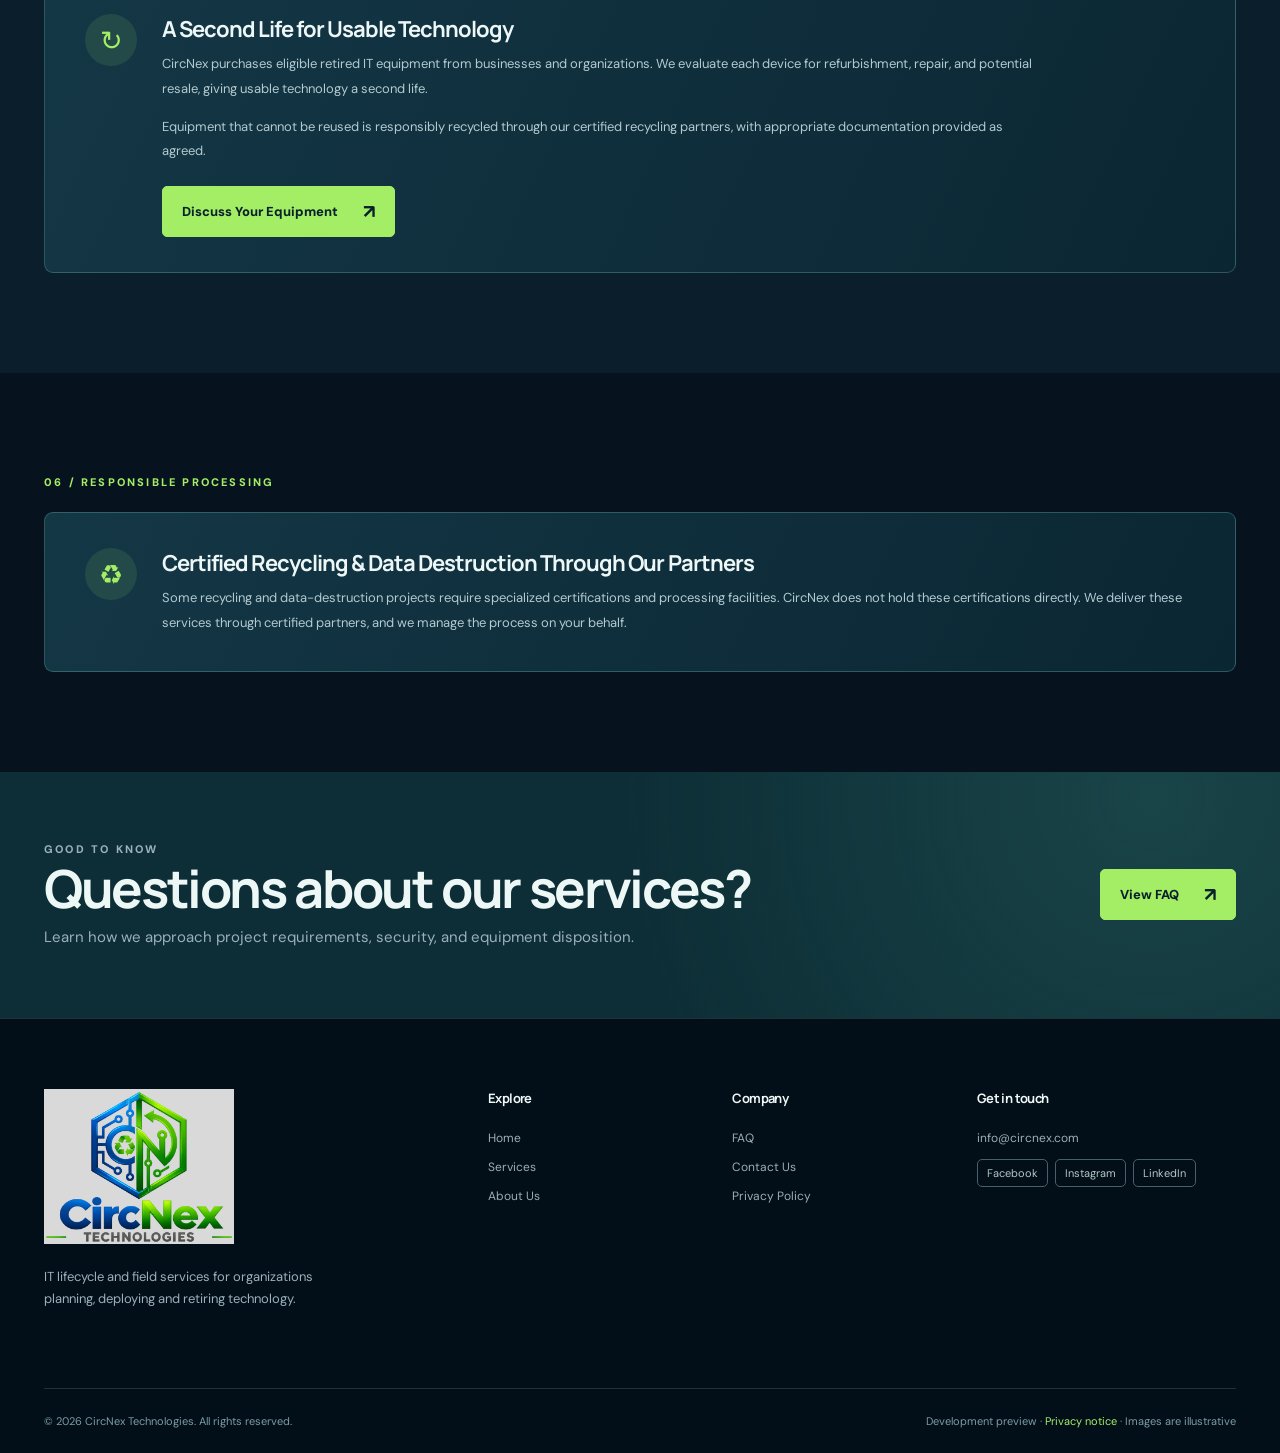
==== commit 01e63151: "Add network cabling, patch panels and wall jack installation to CircNex services" ====
--- a/index.html
+++ b/index.html
@@ -1,6 +1,6 @@
 <!doctype html><html lang="en"><head><meta charset="utf-8"><meta name="viewport" content="width=device-width, initial-scale=1"><meta name="theme-color" content="#06131e"><meta name="robots" content="noindex,nofollow"><meta name="description" content="From installation to retirement, CircNex Technologies helps businesses deploy, renew, and responsibly retire IT equipment."><title>IT Lifecycle & Field Services | CircNex Technologies</title><link rel="icon" href="assets/favicon.svg" type="image/svg+xml"><link rel="preconnect" href="https://fonts.googleapis.com"><link rel="preconnect" href="https://fonts.gstatic.com" crossorigin><link rel="preconnect" href="https://images.unsplash.com" crossorigin><link href="https://fonts.googleapis.com/css2?family=DM+Sans:wght@400;500;600;700&family=Manrope:wght@400;500;600;700;800&display=swap" rel="stylesheet"><link rel="stylesheet" href="assets/redesign.css?v=20261120-four-services"><script src="assets/redesign.js" defer></script></head><body><a class="skip" href="#main">Skip to content</a><header class="site-header"><div class="container nav-row"><a class="brand" href="index.html" aria-label="CircNex Technologies, homepage"><img src="assets/circnex-official-logo.svg?v=20261119-d9d9d9" class="brand-logo" alt="Original CircNex Technologies logo" width="125" height="103"></a><button class="menu-toggle" type="button" aria-label="Open menu" aria-controls="site-nav" aria-expanded="false"><span></span><span></span><span></span></button><nav class="site-nav" id="site-nav" aria-label="Main navigation"><a href="index.html" aria-current="page" class="current">Home</a><a href="services.html">Services</a><a href="about.html">About</a><a href="faq.html">FAQ</a><a href="contact.html">Contact</a><a class="nav-contact" href="contact.html">Get in Touch <span aria-hidden="true">↗</span></a></nav></div></header><main id="main"><section class="hero"><div class="container hero-layout"><div><span class="eyebrow">INSTALL. RETIRE. RECYCLE.</span><h1>From Installation to Retirement — <span class="accent">CircNex Keeps Technology Moving.</span></h1><p class="hero-copy">Hands-on technology services that help organizations set up what’s next, care for what’s working, and make smart decisions when equipment reaches the end of its useful life.</p><div class="hero-ctas"><a href="contact.html" class="btn btn-primary">Get in Touch <span class="btn-arrow">↗</span></a><a href="services.html" class="btn">Explore Our Services <span class="btn-arrow">↗</span></a></div><div class="hero-tags"><span>Deploy</span><span>Renew</span><span>Retire</span></div></div><div class="hero-photo"><img src="https://images.unsplash.com/photo-1746021535489-00edc5efb203?auto=format&fit=crop&w=1300&q=82" alt="Real photograph of a modern office workstation" width="900" height="1100" fetchpriority="high"><span class="hero-ring" aria-hidden="true"></span><div class="hero-float"><strong>One technology lifecycle.</strong><span>Practical support from beginning to end ↗</span></div></div></div></section>
 <section class="stats-strip"><div class="container stats-row"><span>Field-ready support</span><span>Hardware lifecycle thinking</span><span>Clear project scoping</span><span>Reuse-first mindset</span></div></section>
-<section class="section" id="services"><div class="container"><div class="section-intro"><div><p class="kicker">01 / FEATURED SERVICES</p><h2>We do the work.<br><span class="accent">Technology keeps moving.</span></h2></div><p>Four connected services. One thoughtful approach to the equipment, people and spaces that keep organizations running.</p></div><div class="service-grid"><a class="service-card" href="services.html#deployment"><div class="service-photo"><img src="https://images.unsplash.com/photo-1709102884400-b50ca1a12bc3?auto=format&fit=crop&w=1200&q=78" alt="IT technician working on a laptop at an office desk" width="800" height="520" loading="lazy" decoding="async"><span class="service-number">01 / SERVICE</span></div><div class="service-body"><h3>IT Equipment Deployment &amp; Workstation Setup</h3><p>From staging and unboxing to workstation installation, we support new offices, employee onboarding, refreshes, and multi-site rollouts.</p><span class="service-bottom">Explore service <span aria-hidden="true">↗</span></span></div></a><a class="service-card" href="services.html#refurbishment"><div class="service-photo"><img src="https://images.unsplash.com/photo-1756801370266-f589801cedc3?auto=format&fit=crop&w=1200&q=78" alt="Close-up photograph of a processor being installed on a computer motherboard" width="800" height="520" loading="lazy" decoding="async"><span class="service-number">02 / SERVICE</span></div><div class="service-body"><h3>Refurbishment & Repair</h3><p>Assess, troubleshoot and restore usable technology where repair or reuse makes sense.</p><span class="service-bottom">Explore service <span aria-hidden="true">↗</span></span></div></a><a class="service-card" href="services.html#itad"><div class="service-photo"><img src="https://images.unsplash.com/photo-1689236673605-e5d95a9c450c?auto=format&fit=crop&w=1200&q=78" alt="Rows of used computers prepared for assessment or resale" width="800" height="520" loading="lazy" decoding="async"><span class="service-number">03 / SERVICE</span></div><div class="service-body"><h3>IT Asset Retirement & Recycling</h3><p>Plan a thoughtful end-of-use process for retired computers, peripherals and related technology.</p><span class="service-bottom">Explore service <span aria-hidden="true">↗</span></span></div></a><a class="service-card" href="services.html#decommissioning"><div class="service-photo"><img src="https://images.unsplash.com/photo-1698668975271-2ba9a323be6b?auto=format&fit=crop&w=1200&q=78" alt="Network rack with cables and connected infrastructure" width="800" height="520" loading="lazy" decoding="async"><span class="service-number">04 / SERVICE</span></div><div class="service-body"><h3>Cable Removal & Decommissioning</h3><p>Make technology transitions cleaner with organized cable removal and rack-equipment assistance.</p><span class="service-bottom">Explore service <span aria-hidden="true">↗</span></span></div></a></div><div style="margin-top:32px;text-align:right"><a href="services.html" class="text-link">All service details <span>↗</span></a></div></div></section>
+<section class="section" id="services"><div class="container"><div class="section-intro"><div><p class="kicker">01 / FEATURED SERVICES</p><h2>We do the work.<br><span class="accent">Technology keeps moving.</span></h2></div><p>Four connected services. One thoughtful approach to the equipment, people and spaces that keep organizations running.</p></div><div class="service-grid"><a class="service-card" href="services.html#deployment"><div class="service-photo"><img src="https://images.unsplash.com/photo-1709102884400-b50ca1a12bc3?auto=format&fit=crop&w=1200&q=78" alt="IT technician working on a laptop at an office desk" width="800" height="520" loading="lazy" decoding="async"><span class="service-number">01 / SERVICE</span></div><div class="service-body"><h3>IT Equipment Deployment &amp; Workstation Setup</h3><p>From staging and unboxing to workstation installation, we support new offices, employee onboarding, refreshes, and multi-site rollouts.</p><span class="service-bottom">Explore service <span aria-hidden="true">↗</span></span></div></a><a class="service-card" href="services.html#refurbishment"><div class="service-photo"><img src="https://images.unsplash.com/photo-1756801370266-f589801cedc3?auto=format&fit=crop&w=1200&q=78" alt="Close-up photograph of a processor being installed on a computer motherboard" width="800" height="520" loading="lazy" decoding="async"><span class="service-number">02 / SERVICE</span></div><div class="service-body"><h3>Refurbishment & Repair</h3><p>Assess, troubleshoot and restore usable technology where repair or reuse makes sense.</p><span class="service-bottom">Explore service <span aria-hidden="true">↗</span></span></div></a><a class="service-card" href="services.html#itad"><div class="service-photo"><img src="https://images.unsplash.com/photo-1689236673605-e5d95a9c450c?auto=format&fit=crop&w=1200&q=78" alt="Rows of used computers prepared for assessment or resale" width="800" height="520" loading="lazy" decoding="async"><span class="service-number">03 / SERVICE</span></div><div class="service-body"><h3>IT Asset Retirement & Recycling</h3><p>Plan a thoughtful end-of-use process for retired computers, peripherals and related technology.</p><span class="service-bottom">Explore service <span aria-hidden="true">↗</span></span></div></a><a class="service-card" href="services.html#decommissioning"><div class="service-photo"><img src="https://images.unsplash.com/photo-1698668975271-2ba9a323be6b?auto=format&fit=crop&w=1200&q=78" alt="Network rack with cables and connected infrastructure" width="800" height="520" loading="lazy" decoding="async"><span class="service-number">04 / SERVICE</span></div><div class="service-body"><h3>Network Cabling Installation &amp; Decommissioning</h3><p>Install and organize network cabling, patch panels, and wall jacks—and remove outdated cables and rack equipment when needed.</p><span class="service-bottom">Explore service <span aria-hidden="true">↗</span></span></div></a></div><div style="margin-top:32px;text-align:right"><a href="services.html" class="text-link">All service details <span>↗</span></a></div></div></section>
 <section class="section section-soft"><div class="container about-grid"><div class="about-image"><img src="https://images.unsplash.com/photo-1698668975271-2ba9a323be6b?auto=format&fit=crop&w=1200&q=78" alt="Photograph of network hardware and cabling" width="1000" height="1100" loading="lazy"></div><div class="about-copy"><p class="kicker">02 / WHO WE ARE</p><h2>We see the bigger<br><span class="accent">technology picture.</span></h2><p>CircNex Technologies is being built around the full IT asset journey—not just one service or one stage. Our goal is to make installations, equipment transitions and end-of-life decisions easier for organizations to coordinate.</p><p>We combine practical field-service thinking with an emphasis on careful equipment handling, reuse opportunities and responsible downstream decisions.</p><div class="mini-values"><div><strong>Practical by design</strong><span>Hands-on help aligned with your real project.</span></div><div><strong>Lifecycle focused</strong><span>From deployment planning to retirement needs.</span></div></div><a class="text-link" href="about.html">Learn about CircNex <span>↗</span></a></div></div></section>
 <section class="section"><div class="container"><p class="kicker">03 / WHY CHOOSE US</p><h2>Small details.<br><span class="accent">A better experience.</span></h2><div class="reason-grid"><article class="reason-card"><span class="reason-icon">⌘</span><h3>IT-first perspective</h3><p>Our service planning starts with the needs of your team, equipment and workplace.</p></article><article class="reason-card"><span class="reason-icon">◎</span><h3>Clear scope and communication</h3><p>We discuss logistics, equipment volumes, timing and expectations before moving forward.</p></article><article class="reason-card"><span class="reason-icon">⟳</span><h3>Reuse-minded thinking</h3><p>We look for opportunities to evaluate or extend useful hardware life before downstream processing.</p></article></div></div></section>
 <section class="section section-soft"><div class="container"><p class="kicker">04 / OUR PROCESS</p><h2>A clear path from<br><span class="accent">inquiry to handoff.</span></h2><div class="process-grid"><article class="process-card"><div class="number">01</div><h3>Tell us the challenge</h3><p>Describe the equipment, locations and work that needs to happen.</p></article><article class="process-card"><div class="number">02</div><h3>Define the scope</h3><p>We review timing, logistics and any security or site requirements.</p></article><article class="process-card"><div class="number">03</div><h3>Coordinate execution</h3><p>Once terms are agreed, work is planned around the approved scope.</p></article><article class="process-card"><div class="number">04</div><h3>Close the loop</h3><p>Project handoff and any agreed follow-up steps are reviewed.</p></article></div></div></section>
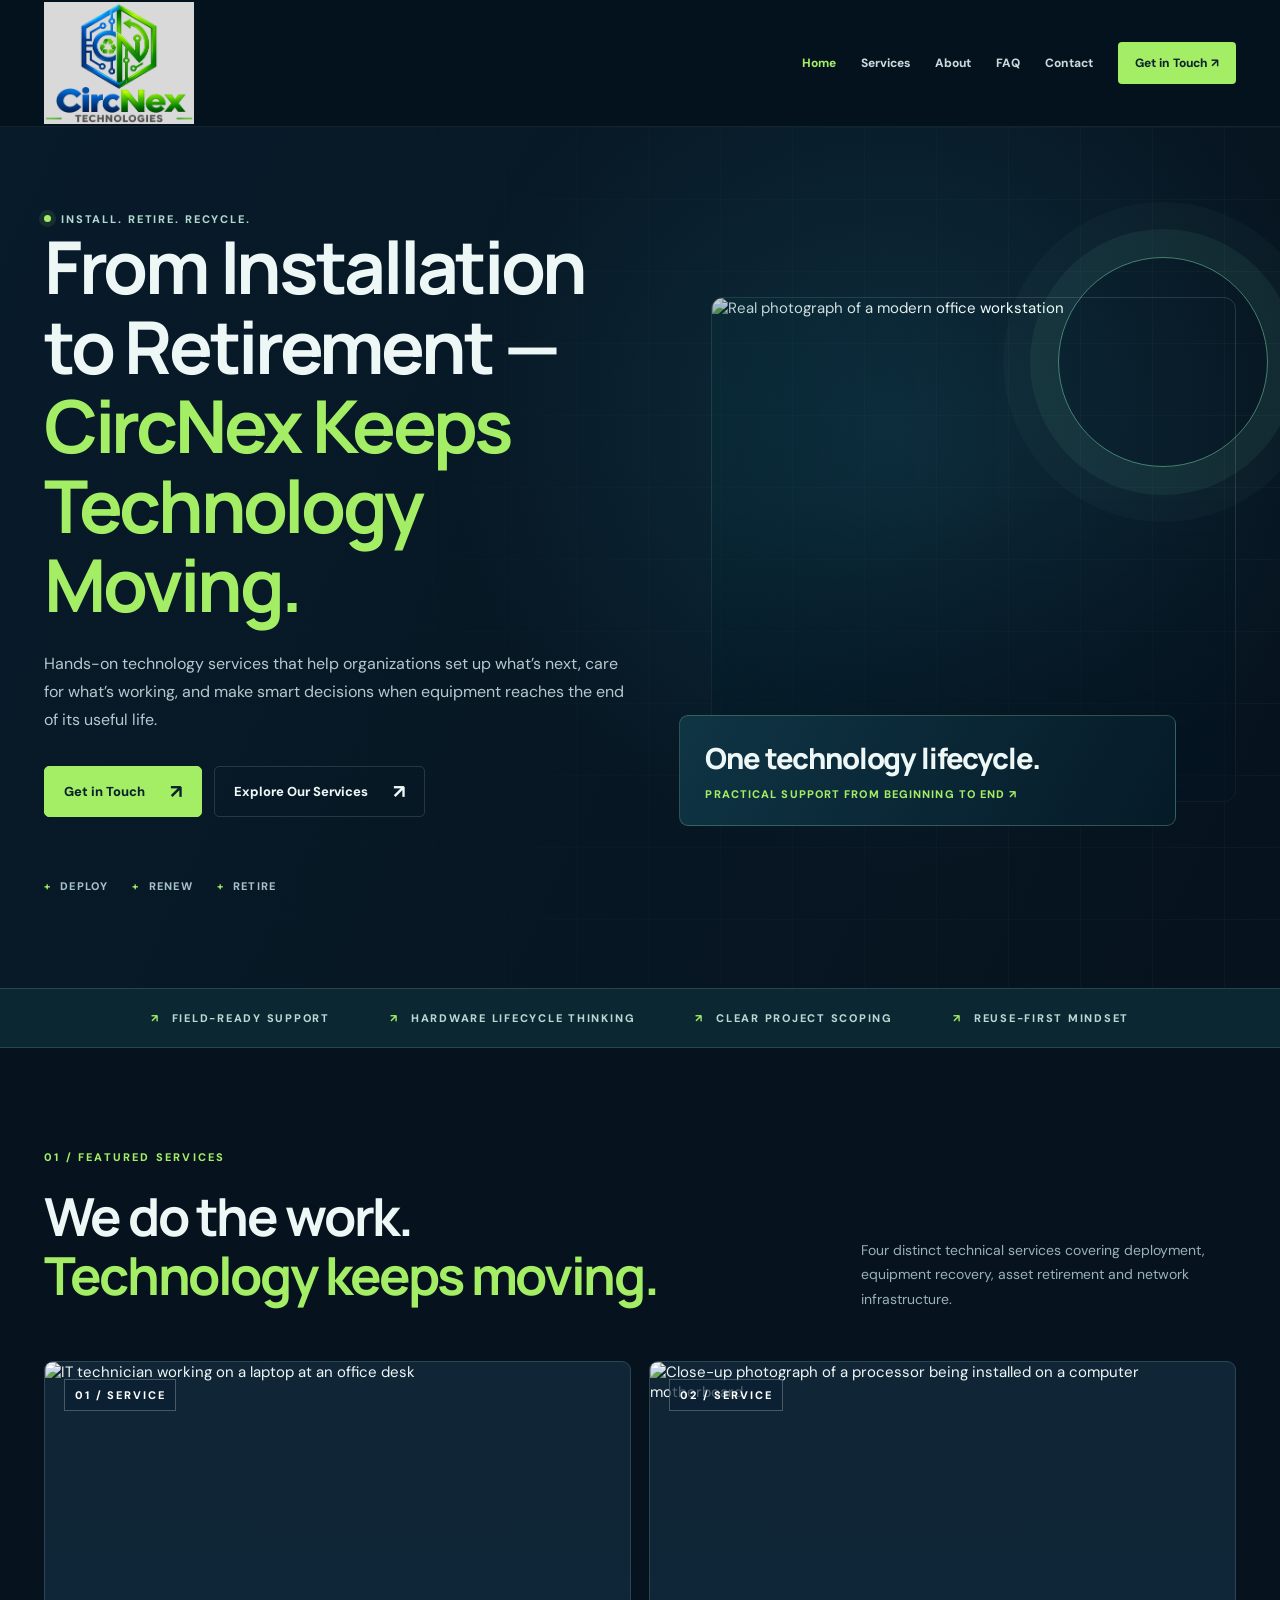
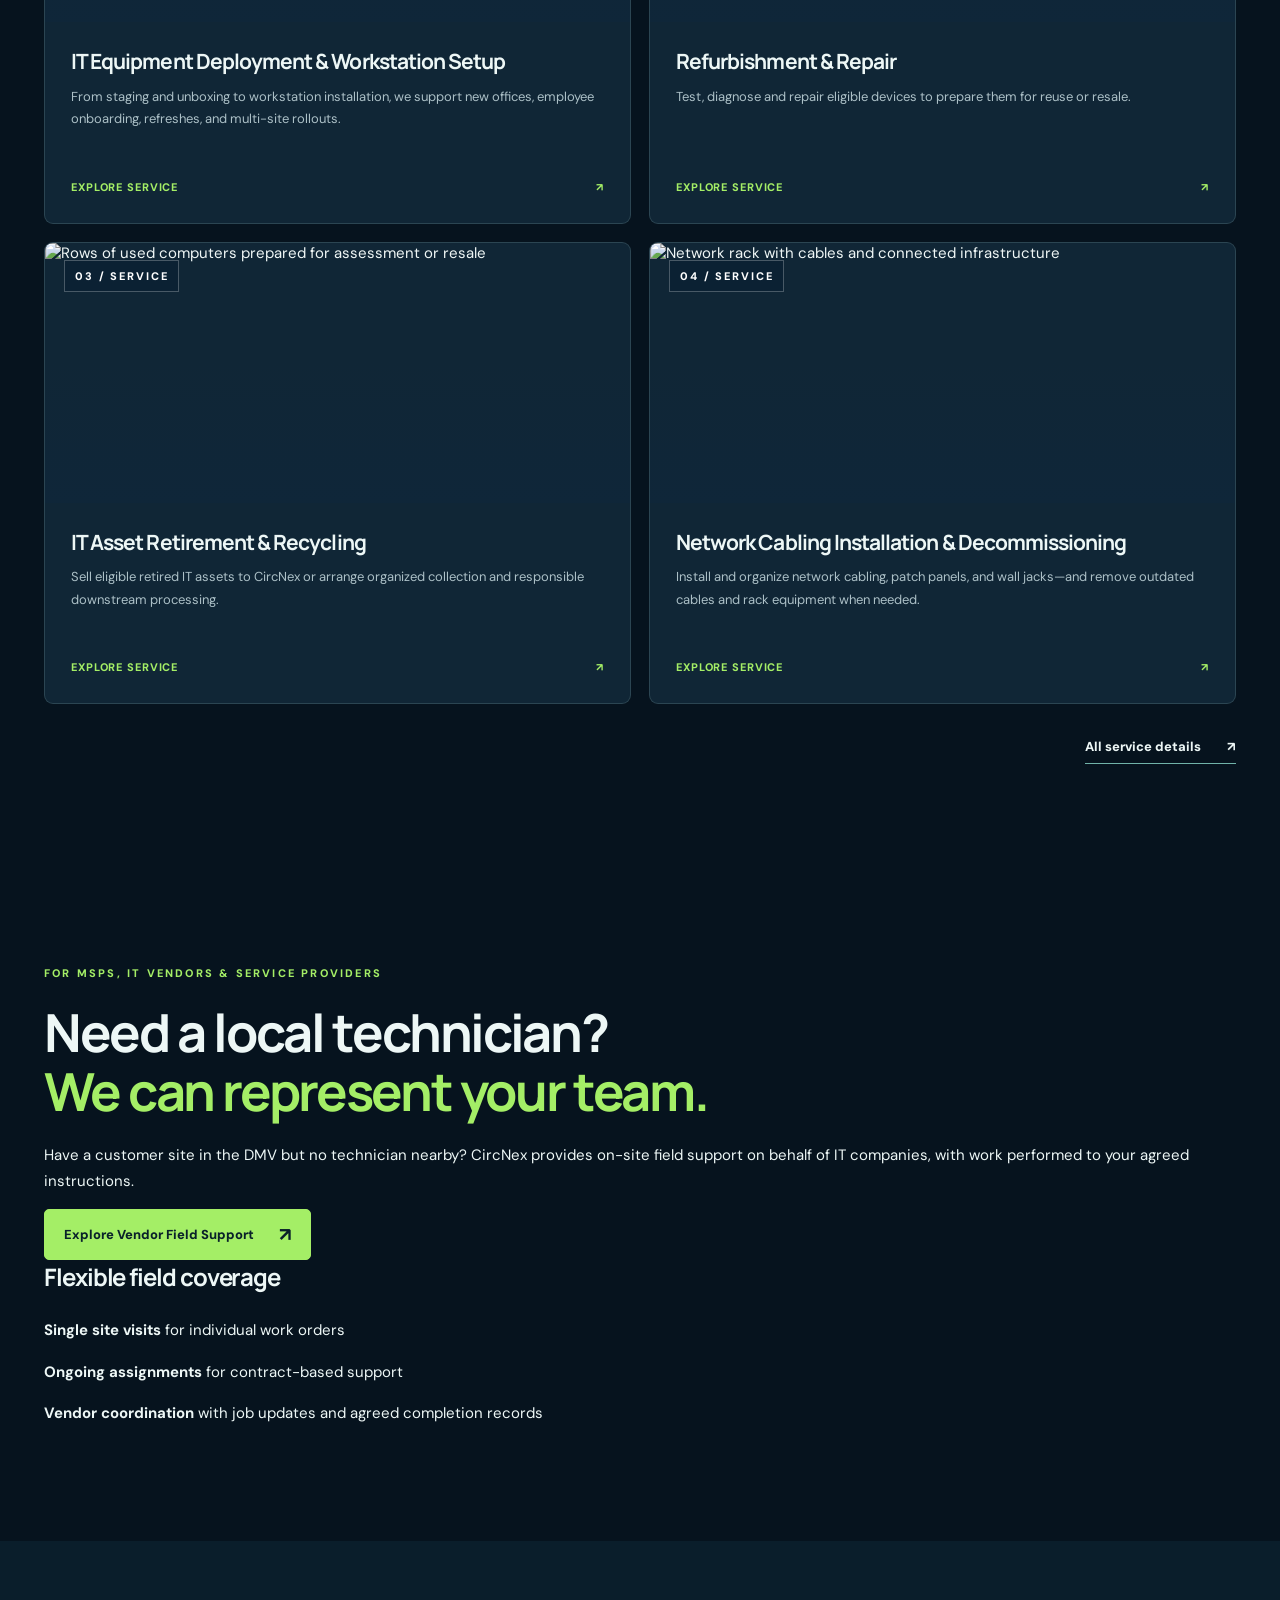
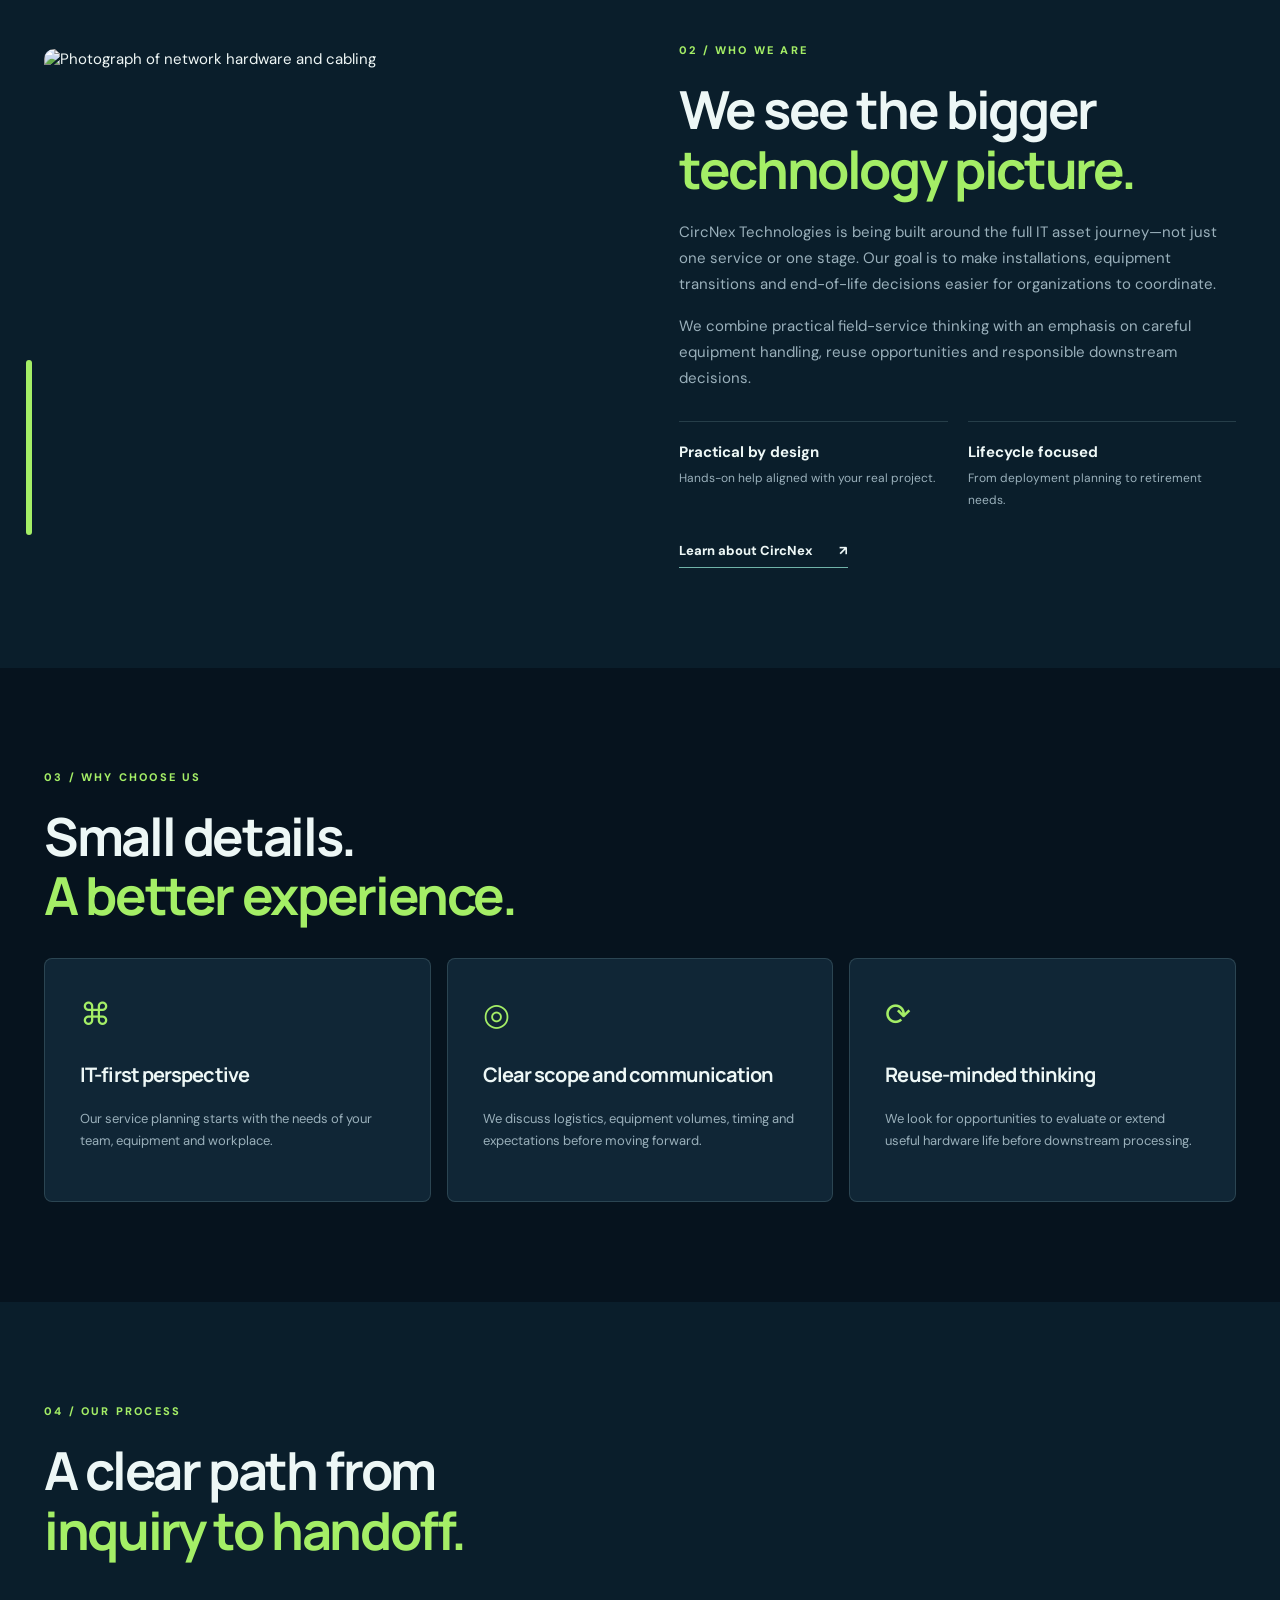
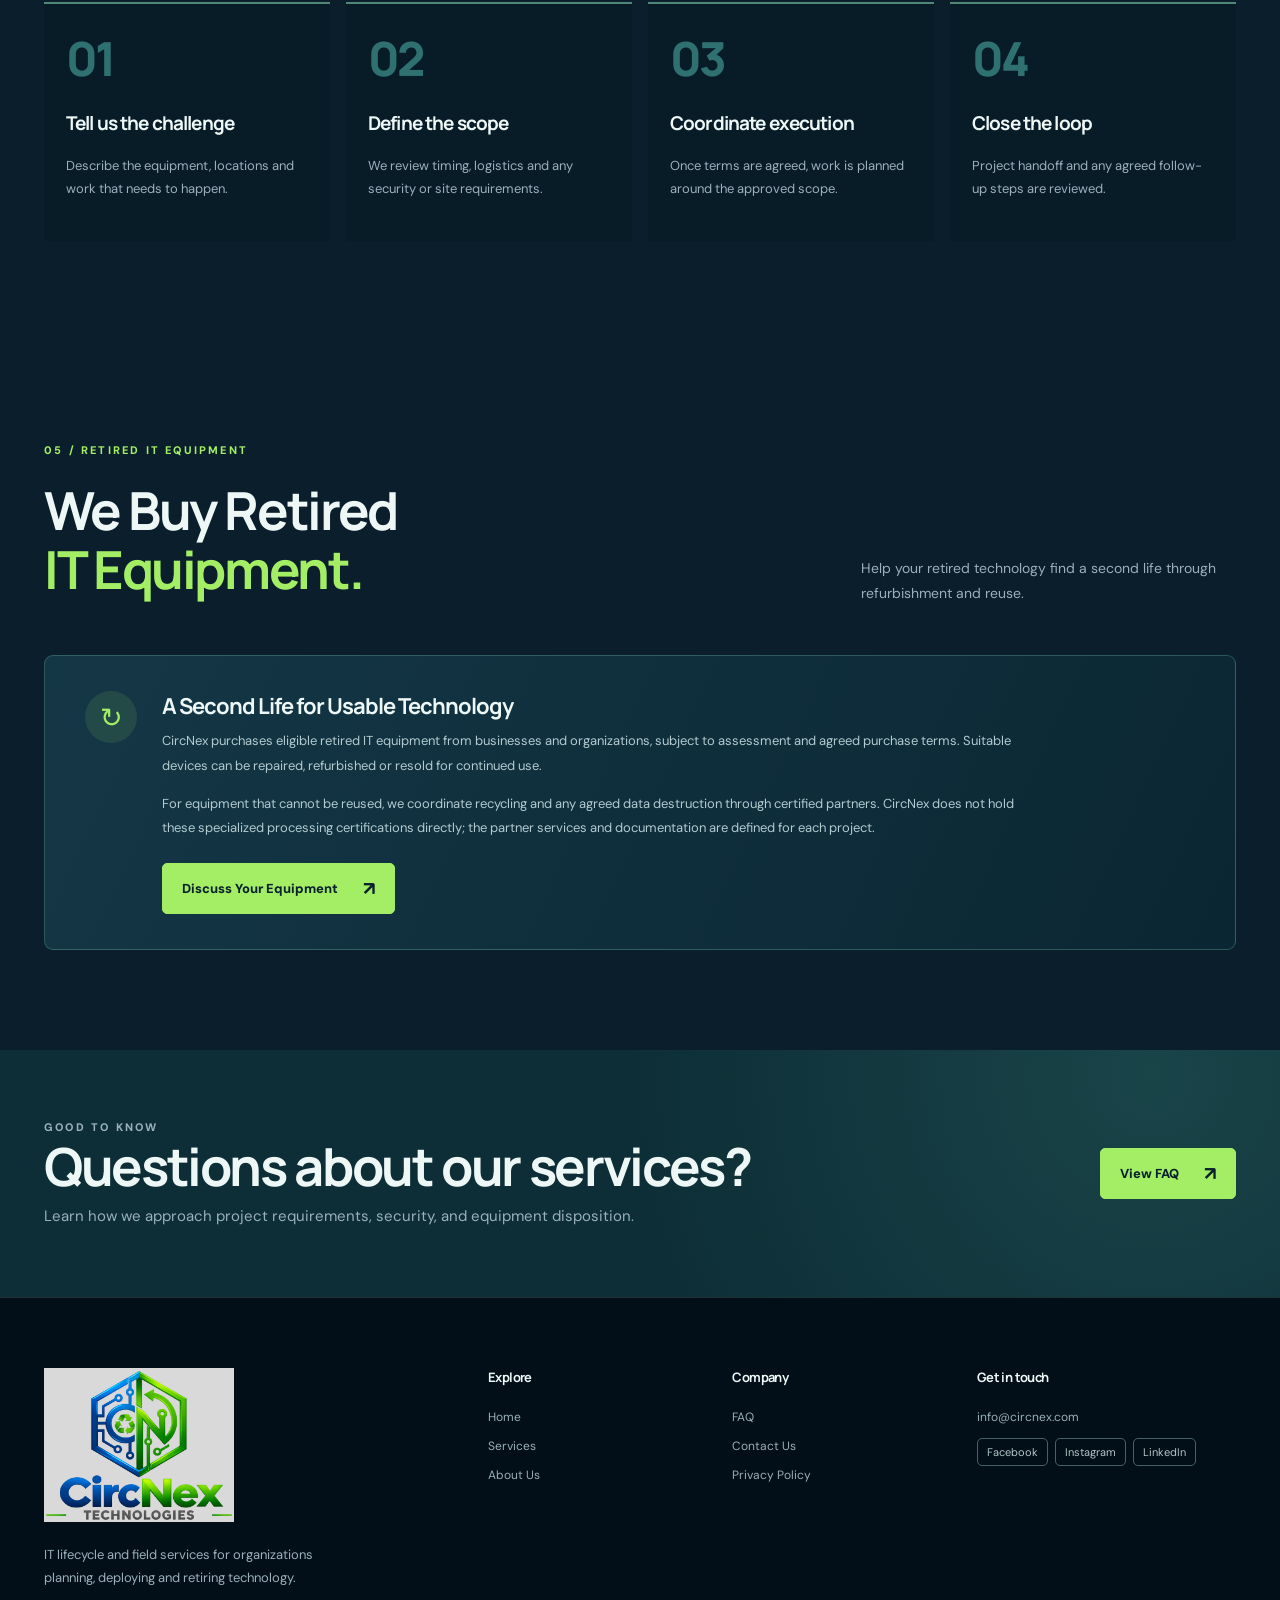
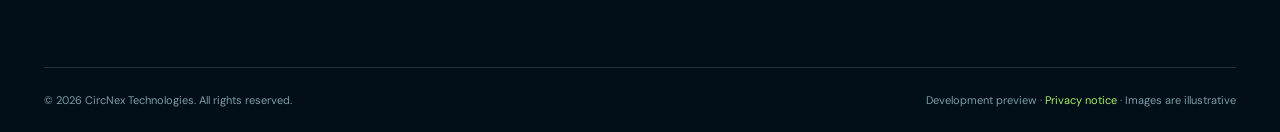
==== commit 7c45710c: "Separate technical services from vendor field support and remove recycled-content duplication" ====
--- a/index.html
+++ b/index.html
@@ -1,9 +1,9 @@
-<!doctype html><html lang="en"><head><meta charset="utf-8"><meta name="viewport" content="width=device-width, initial-scale=1"><meta name="theme-color" content="#06131e"><meta name="robots" content="noindex,nofollow"><meta name="description" content="From installation to retirement, CircNex Technologies helps businesses deploy, renew, and responsibly retire IT equipment."><title>IT Lifecycle & Field Services | CircNex Technologies</title><link rel="icon" href="assets/favicon.svg" type="image/svg+xml"><link rel="preconnect" href="https://fonts.googleapis.com"><link rel="preconnect" href="https://fonts.gstatic.com" crossorigin><link rel="preconnect" href="https://images.unsplash.com" crossorigin><link href="https://fonts.googleapis.com/css2?family=DM+Sans:wght@400;500;600;700&family=Manrope:wght@400;500;600;700;800&display=swap" rel="stylesheet"><link rel="stylesheet" href="assets/redesign.css?v=20261120-four-services"><script src="assets/redesign.js" defer></script></head><body><a class="skip" href="#main">Skip to content</a><header class="site-header"><div class="container nav-row"><a class="brand" href="index.html" aria-label="CircNex Technologies, homepage"><img src="assets/circnex-official-logo.svg?v=20261119-d9d9d9" class="brand-logo" alt="Original CircNex Technologies logo" width="125" height="103"></a><button class="menu-toggle" type="button" aria-label="Open menu" aria-controls="site-nav" aria-expanded="false"><span></span><span></span><span></span></button><nav class="site-nav" id="site-nav" aria-label="Main navigation"><a href="index.html" aria-current="page" class="current">Home</a><a href="services.html">Services</a><a href="about.html">About</a><a href="faq.html">FAQ</a><a href="contact.html">Contact</a><a class="nav-contact" href="contact.html">Get in Touch <span aria-hidden="true">↗</span></a></nav></div></header><main id="main"><section class="hero"><div class="container hero-layout"><div><span class="eyebrow">INSTALL. RETIRE. RECYCLE.</span><h1>From Installation to Retirement — <span class="accent">CircNex Keeps Technology Moving.</span></h1><p class="hero-copy">Hands-on technology services that help organizations set up what’s next, care for what’s working, and make smart decisions when equipment reaches the end of its useful life.</p><div class="hero-ctas"><a href="contact.html" class="btn btn-primary">Get in Touch <span class="btn-arrow">↗</span></a><a href="services.html" class="btn">Explore Our Services <span class="btn-arrow">↗</span></a></div><div class="hero-tags"><span>Deploy</span><span>Renew</span><span>Retire</span></div></div><div class="hero-photo"><img src="https://images.unsplash.com/photo-1746021535489-00edc5efb203?auto=format&fit=crop&w=1300&q=82" alt="Real photograph of a modern office workstation" width="900" height="1100" fetchpriority="high"><span class="hero-ring" aria-hidden="true"></span><div class="hero-float"><strong>One technology lifecycle.</strong><span>Practical support from beginning to end ↗</span></div></div></div></section>
+<!doctype html><html lang="en"><head><meta charset="utf-8"><meta name="viewport" content="width=device-width, initial-scale=1"><meta name="theme-color" content="#06131e"><meta name="robots" content="noindex,nofollow"><meta name="description" content="CircNex Technologies offers IT equipment services, retired asset purchasing and local field support for MSPs and IT vendors in the DMV."><title>IT Lifecycle & Field Services | CircNex Technologies</title><link rel="icon" href="assets/favicon.svg" type="image/svg+xml"><link rel="preconnect" href="https://fonts.googleapis.com"><link rel="preconnect" href="https://fonts.gstatic.com" crossorigin><link rel="preconnect" href="https://images.unsplash.com" crossorigin><link href="https://fonts.googleapis.com/css2?family=DM+Sans:wght@400;500;600;700&family=Manrope:wght@400;500;600;700;800&display=swap" rel="stylesheet"><link rel="stylesheet" href="assets/redesign.css?v=20261120-four-services"><script src="assets/redesign.js" defer></script></head><body><a class="skip" href="#main">Skip to content</a><header class="site-header"><div class="container nav-row"><a class="brand" href="index.html" aria-label="CircNex Technologies, homepage"><img src="assets/circnex-official-logo.svg?v=20261119-d9d9d9" class="brand-logo" alt="Original CircNex Technologies logo" width="125" height="103"></a><button class="menu-toggle" type="button" aria-label="Open menu" aria-controls="site-nav" aria-expanded="false"><span></span><span></span><span></span></button><nav class="site-nav" id="site-nav" aria-label="Main navigation"><a href="index.html" aria-current="page" class="current">Home</a><a href="services.html">Services</a><a href="about.html">About</a><a href="faq.html">FAQ</a><a href="contact.html">Contact</a><a class="nav-contact" href="contact.html">Get in Touch <span aria-hidden="true">↗</span></a></nav></div></header><main id="main"><section class="hero"><div class="container hero-layout"><div><span class="eyebrow">INSTALL. RETIRE. RECYCLE.</span><h1>From Installation to Retirement — <span class="accent">CircNex Keeps Technology Moving.</span></h1><p class="hero-copy">Hands-on technology services that help organizations set up what’s next, care for what’s working, and make smart decisions when equipment reaches the end of its useful life.</p><div class="hero-ctas"><a href="contact.html" class="btn btn-primary">Get in Touch <span class="btn-arrow">↗</span></a><a href="services.html" class="btn">Explore Our Services <span class="btn-arrow">↗</span></a></div><div class="hero-tags"><span>Deploy</span><span>Renew</span><span>Retire</span></div></div><div class="hero-photo"><img src="https://images.unsplash.com/photo-1746021535489-00edc5efb203?auto=format&fit=crop&w=1300&q=82" alt="Real photograph of a modern office workstation" width="900" height="1100" fetchpriority="high"><span class="hero-ring" aria-hidden="true"></span><div class="hero-float"><strong>One technology lifecycle.</strong><span>Practical support from beginning to end ↗</span></div></div></div></section>
 <section class="stats-strip"><div class="container stats-row"><span>Field-ready support</span><span>Hardware lifecycle thinking</span><span>Clear project scoping</span><span>Reuse-first mindset</span></div></section>
-<section class="section" id="services"><div class="container"><div class="section-intro"><div><p class="kicker">01 / FEATURED SERVICES</p><h2>We do the work.<br><span class="accent">Technology keeps moving.</span></h2></div><p>Four connected services. One thoughtful approach to the equipment, people and spaces that keep organizations running.</p></div><div class="service-grid"><a class="service-card" href="services.html#deployment"><div class="service-photo"><img src="https://images.unsplash.com/photo-1709102884400-b50ca1a12bc3?auto=format&fit=crop&w=1200&q=78" alt="IT technician working on a laptop at an office desk" width="800" height="520" loading="lazy" decoding="async"><span class="service-number">01 / SERVICE</span></div><div class="service-body"><h3>IT Equipment Deployment &amp; Workstation Setup</h3><p>From staging and unboxing to workstation installation, we support new offices, employee onboarding, refreshes, and multi-site rollouts.</p><span class="service-bottom">Explore service <span aria-hidden="true">↗</span></span></div></a><a class="service-card" href="services.html#refurbishment"><div class="service-photo"><img src="https://images.unsplash.com/photo-1756801370266-f589801cedc3?auto=format&fit=crop&w=1200&q=78" alt="Close-up photograph of a processor being installed on a computer motherboard" width="800" height="520" loading="lazy" decoding="async"><span class="service-number">02 / SERVICE</span></div><div class="service-body"><h3>Refurbishment & Repair</h3><p>Assess, troubleshoot and restore usable technology where repair or reuse makes sense.</p><span class="service-bottom">Explore service <span aria-hidden="true">↗</span></span></div></a><a class="service-card" href="services.html#itad"><div class="service-photo"><img src="https://images.unsplash.com/photo-1689236673605-e5d95a9c450c?auto=format&fit=crop&w=1200&q=78" alt="Rows of used computers prepared for assessment or resale" width="800" height="520" loading="lazy" decoding="async"><span class="service-number">03 / SERVICE</span></div><div class="service-body"><h3>IT Asset Retirement & Recycling</h3><p>Plan a thoughtful end-of-use process for retired computers, peripherals and related technology.</p><span class="service-bottom">Explore service <span aria-hidden="true">↗</span></span></div></a><a class="service-card" href="services.html#decommissioning"><div class="service-photo"><img src="https://images.unsplash.com/photo-1698668975271-2ba9a323be6b?auto=format&fit=crop&w=1200&q=78" alt="Network rack with cables and connected infrastructure" width="800" height="520" loading="lazy" decoding="async"><span class="service-number">04 / SERVICE</span></div><div class="service-body"><h3>Network Cabling Installation &amp; Decommissioning</h3><p>Install and organize network cabling, patch panels, and wall jacks—and remove outdated cables and rack equipment when needed.</p><span class="service-bottom">Explore service <span aria-hidden="true">↗</span></span></div></a></div><div style="margin-top:32px;text-align:right"><a href="services.html" class="text-link">All service details <span>↗</span></a></div></div></section>
+<section class="section" id="services"><div class="container"><div class="section-intro"><div><p class="kicker">01 / FEATURED SERVICES</p><h2>We do the work.<br><span class="accent">Technology keeps moving.</span></h2></div><p>Four distinct technical services covering deployment, equipment recovery, asset retirement and network infrastructure.</p></div><div class="service-grid"><a class="service-card" href="services.html#deployment"><div class="service-photo"><img src="https://images.unsplash.com/photo-1709102884400-b50ca1a12bc3?auto=format&fit=crop&w=1200&q=78" alt="IT technician working on a laptop at an office desk" width="800" height="520" loading="lazy" decoding="async"><span class="service-number">01 / SERVICE</span></div><div class="service-body"><h3>IT Equipment Deployment &amp; Workstation Setup</h3><p>From staging and unboxing to workstation installation, we support new offices, employee onboarding, refreshes, and multi-site rollouts.</p><span class="service-bottom">Explore service <span aria-hidden="true">↗</span></span></div></a><a class="service-card" href="services.html#refurbishment"><div class="service-photo"><img src="https://images.unsplash.com/photo-1756801370266-f589801cedc3?auto=format&fit=crop&w=1200&q=78" alt="Close-up photograph of a processor being installed on a computer motherboard" width="800" height="520" loading="lazy" decoding="async"><span class="service-number">02 / SERVICE</span></div><div class="service-body"><h3>Refurbishment & Repair</h3><p>Test, diagnose and repair eligible devices to prepare them for reuse or resale.</p><span class="service-bottom">Explore service <span aria-hidden="true">↗</span></span></div></a><a class="service-card" href="services.html#itad"><div class="service-photo"><img src="https://images.unsplash.com/photo-1689236673605-e5d95a9c450c?auto=format&fit=crop&w=1200&q=78" alt="Rows of used computers prepared for assessment or resale" width="800" height="520" loading="lazy" decoding="async"><span class="service-number">03 / SERVICE</span></div><div class="service-body"><h3>IT Asset Retirement & Recycling</h3><p>Sell eligible retired IT assets to CircNex or arrange organized collection and responsible downstream processing.</p><span class="service-bottom">Explore service <span aria-hidden="true">↗</span></span></div></a><a class="service-card" href="services.html#decommissioning"><div class="service-photo"><img src="https://images.unsplash.com/photo-1698668975271-2ba9a323be6b?auto=format&fit=crop&w=1200&q=78" alt="Network rack with cables and connected infrastructure" width="800" height="520" loading="lazy" decoding="async"><span class="service-number">04 / SERVICE</span></div><div class="service-body"><h3>Network Cabling Installation &amp; Decommissioning</h3><p>Install and organize network cabling, patch panels, and wall jacks—and remove outdated cables and rack equipment when needed.</p><span class="service-bottom">Explore service <span aria-hidden="true">↗</span></span></div></a></div><div style="margin-top:32px;text-align:right"><a href="services.html" class="text-link">All service details <span>↗</span></a></div></div></section>
+<section class="section field-support-section" id="field-services"><div class="container field-support-layout"><div><p class="kicker">FOR MSPs, IT VENDORS &amp; SERVICE PROVIDERS</p><h2>Need a local technician?<br><span class="accent">We can represent your team.</span></h2><p>Have a customer site in the DMV but no technician nearby? CircNex provides on-site field support on behalf of IT companies, with work performed to your agreed instructions.</p><a class="btn btn-primary" href="services.html#field-services">Explore Vendor Field Support <span class="btn-arrow" aria-hidden="true">↗</span></a></div><div class="field-support-facts"><h3>Flexible field coverage</h3><p><strong>Single site visits</strong> for individual work orders</p><p><strong>Ongoing assignments</strong> for contract-based support</p><p><strong>Vendor coordination</strong> with job updates and agreed completion records</p></div></div></section>
 <section class="section section-soft"><div class="container about-grid"><div class="about-image"><img src="https://images.unsplash.com/photo-1698668975271-2ba9a323be6b?auto=format&fit=crop&w=1200&q=78" alt="Photograph of network hardware and cabling" width="1000" height="1100" loading="lazy"></div><div class="about-copy"><p class="kicker">02 / WHO WE ARE</p><h2>We see the bigger<br><span class="accent">technology picture.</span></h2><p>CircNex Technologies is being built around the full IT asset journey—not just one service or one stage. Our goal is to make installations, equipment transitions and end-of-life decisions easier for organizations to coordinate.</p><p>We combine practical field-service thinking with an emphasis on careful equipment handling, reuse opportunities and responsible downstream decisions.</p><div class="mini-values"><div><strong>Practical by design</strong><span>Hands-on help aligned with your real project.</span></div><div><strong>Lifecycle focused</strong><span>From deployment planning to retirement needs.</span></div></div><a class="text-link" href="about.html">Learn about CircNex <span>↗</span></a></div></div></section>
 <section class="section"><div class="container"><p class="kicker">03 / WHY CHOOSE US</p><h2>Small details.<br><span class="accent">A better experience.</span></h2><div class="reason-grid"><article class="reason-card"><span class="reason-icon">⌘</span><h3>IT-first perspective</h3><p>Our service planning starts with the needs of your team, equipment and workplace.</p></article><article class="reason-card"><span class="reason-icon">◎</span><h3>Clear scope and communication</h3><p>We discuss logistics, equipment volumes, timing and expectations before moving forward.</p></article><article class="reason-card"><span class="reason-icon">⟳</span><h3>Reuse-minded thinking</h3><p>We look for opportunities to evaluate or extend useful hardware life before downstream processing.</p></article></div></div></section>
 <section class="section section-soft"><div class="container"><p class="kicker">04 / OUR PROCESS</p><h2>A clear path from<br><span class="accent">inquiry to handoff.</span></h2><div class="process-grid"><article class="process-card"><div class="number">01</div><h3>Tell us the challenge</h3><p>Describe the equipment, locations and work that needs to happen.</p></article><article class="process-card"><div class="number">02</div><h3>Define the scope</h3><p>We review timing, logistics and any security or site requirements.</p></article><article class="process-card"><div class="number">03</div><h3>Coordinate execution</h3><p>Once terms are agreed, work is planned around the approved scope.</p></article><article class="process-card"><div class="number">04</div><h3>Close the loop</h3><p>Project handoff and any agreed follow-up steps are reviewed.</p></article></div></div></section>
-<section class="section section-soft" id="retired-equipment"><div class="container"><div class="section-intro"><div><p class="kicker">05 / RETIRED IT EQUIPMENT</p><h2>We Buy Retired<br><span class="accent">IT Equipment.</span></h2></div><p>Help your retired technology find a second life through refurbishment and reuse.</p></div><div class="partner-panel equipment-purchase-panel"><span aria-hidden="true">↻</span><div><h3>A Second Life for Usable Technology</h3><p>CircNex purchases eligible retired IT equipment from businesses and organizations. We evaluate each device for refurbishment, repair, and potential resale, giving usable technology a second life.</p><p>Equipment that cannot be reused is responsibly recycled through our certified recycling partners, with appropriate documentation provided as agreed.</p><a class="btn btn-primary" href="contact.html">Discuss Your Equipment <span class="btn-arrow" aria-hidden="true">↗</span></a></div></div></div></section>
-<section class="section"><div class="container"><p class="kicker">06 / RESPONSIBLE PROCESSING</p><div class="partner-panel"><span aria-hidden="true">♻</span><div><h3>Certified Recycling &amp; Data Destruction Through Our Partners</h3><p>Some recycling and data-destruction projects require specialized certifications and processing facilities. CircNex does not hold these certifications directly. We deliver these services through certified partners, and we manage the process on your behalf.</p></div></div></div></section>
+<section class="section section-soft" id="retired-equipment"><div class="container"><div class="section-intro"><div><p class="kicker">05 / RETIRED IT EQUIPMENT</p><h2>We Buy Retired<br><span class="accent">IT Equipment.</span></h2></div><p>Help your retired technology find a second life through refurbishment and reuse.</p></div><div class="partner-panel equipment-purchase-panel"><span aria-hidden="true">↻</span><div><h3>A Second Life for Usable Technology</h3><p>CircNex purchases eligible retired IT equipment from businesses and organizations, subject to assessment and agreed purchase terms. Suitable devices can be repaired, refurbished or resold for continued use.</p><p>For equipment that cannot be reused, we coordinate recycling and any agreed data destruction through certified partners. CircNex does not hold these specialized processing certifications directly; the partner services and documentation are defined for each project.</p><a class="btn btn-primary" href="contact.html">Discuss Your Equipment <span class="btn-arrow" aria-hidden="true">↗</span></a></div></div></div></section>
 <section class="section-cta"><div class="container cta-row"><div><p class="kicker">GOOD TO KNOW</p><h2>Questions about our services?</h2><p>Learn how we approach project requirements, security, and equipment disposition.</p></div><a class="btn btn-primary" href="faq.html">View FAQ <span class="btn-arrow">↗</span></a></div></section></main><footer class="footer"><div class="container"><div class="footer-grid"><div class="footer-about"><a class="brand" href="index.html" aria-label="CircNex Technologies, homepage"><img src="assets/circnex-official-logo.svg?v=20261119-d9d9d9" class="brand-logo" alt="CircNex Technologies" width="180" height="148"></a><p>IT lifecycle and field services for organizations planning, deploying and retiring technology.</p></div><div class="footer-column"><h4>Explore</h4><a href="index.html">Home</a><a href="services.html">Services</a><a href="about.html">About Us</a></div><div class="footer-column"><h4>Company</h4><a href="faq.html">FAQ</a><a href="contact.html">Contact Us</a><a href="privacy.html">Privacy Policy</a></div><div class="footer-column"><h4>Get in touch</h4><a href="mailto:info@circnex.com">info@circnex.com</a><div class="social-preview" aria-label="CircNex Technologies social media profiles"><a href="https://www.facebook.com/share/1C1Cdq6oa3/?mibextid=wwXIfr" target="_blank" rel="noopener noreferrer" aria-label="CircNex Technologies on Facebook">Facebook</a><a href="https://www.instagram.com/circnextechnologies?jplx=MXM5Z2I0eDNxc2s0MA==" target="_blank" rel="noopener noreferrer" aria-label="CircNex Technologies on Instagram">Instagram</a><a href="https://www.linkedin.com/in/circnex-technologies-577191451?utm_source=share_via&amp;utm_content=profile&amp;utm_medium=member_ios" target="_blank" rel="noopener noreferrer" aria-label="CircNex Technologies on LinkedIn">LinkedIn</a></div></div></div><div class="footer-bottom"><span>© <span data-year>2026</span> CircNex Technologies. All rights reserved.</span><span>Development preview · <a href="privacy.html">Privacy notice</a> · Images are illustrative</span></div></div></footer></body></html>
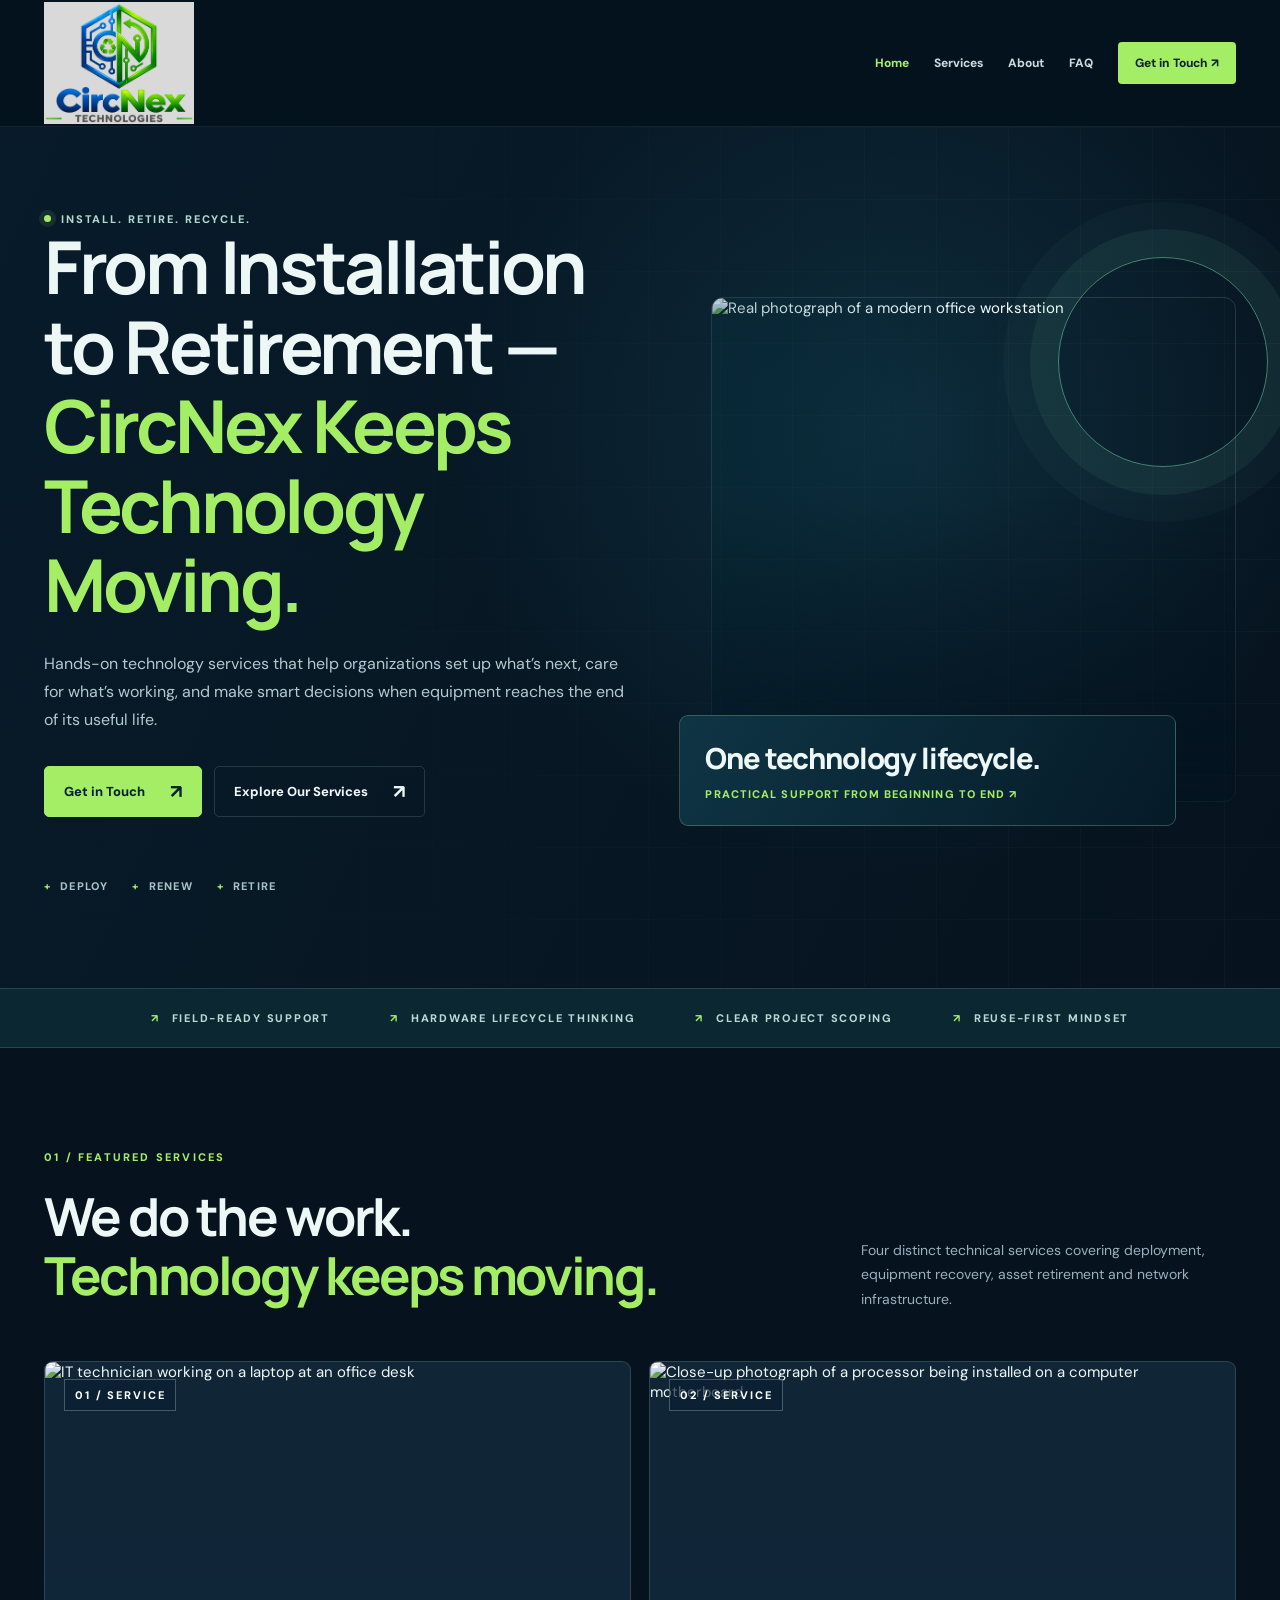
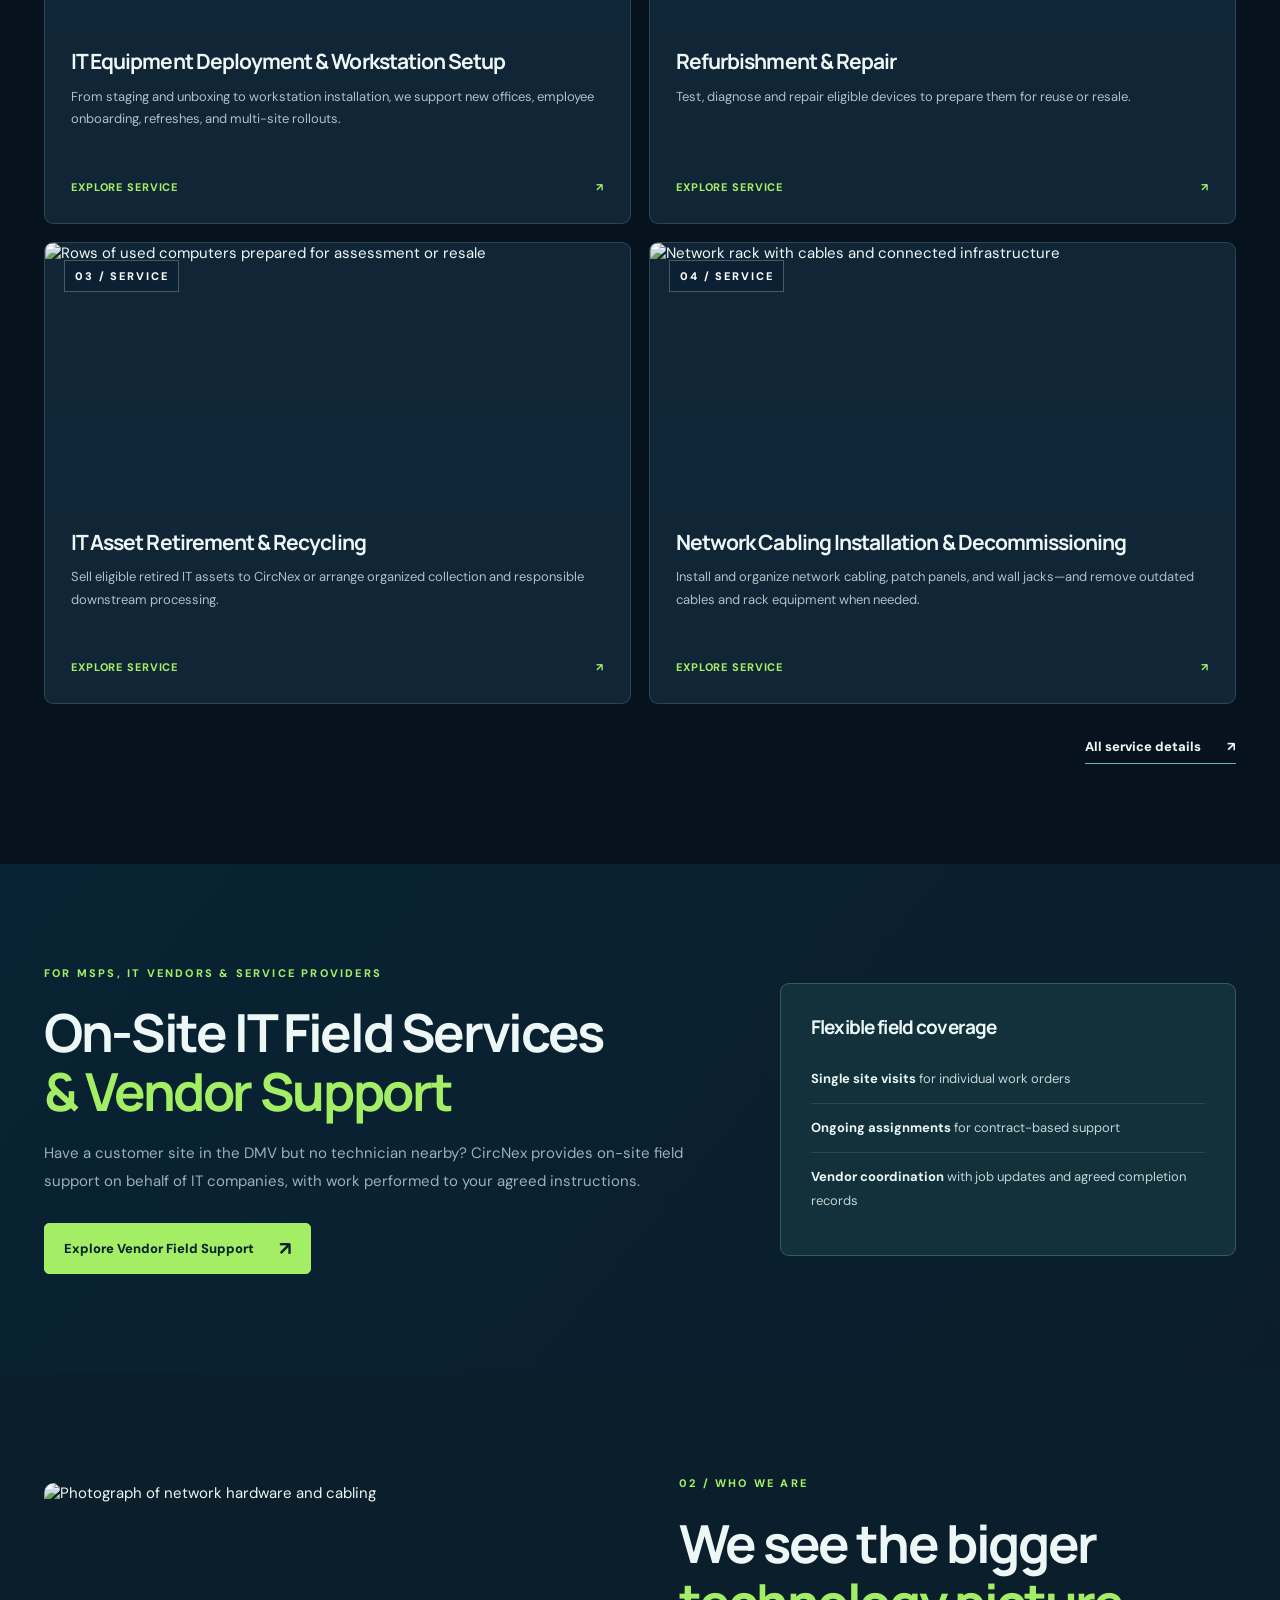
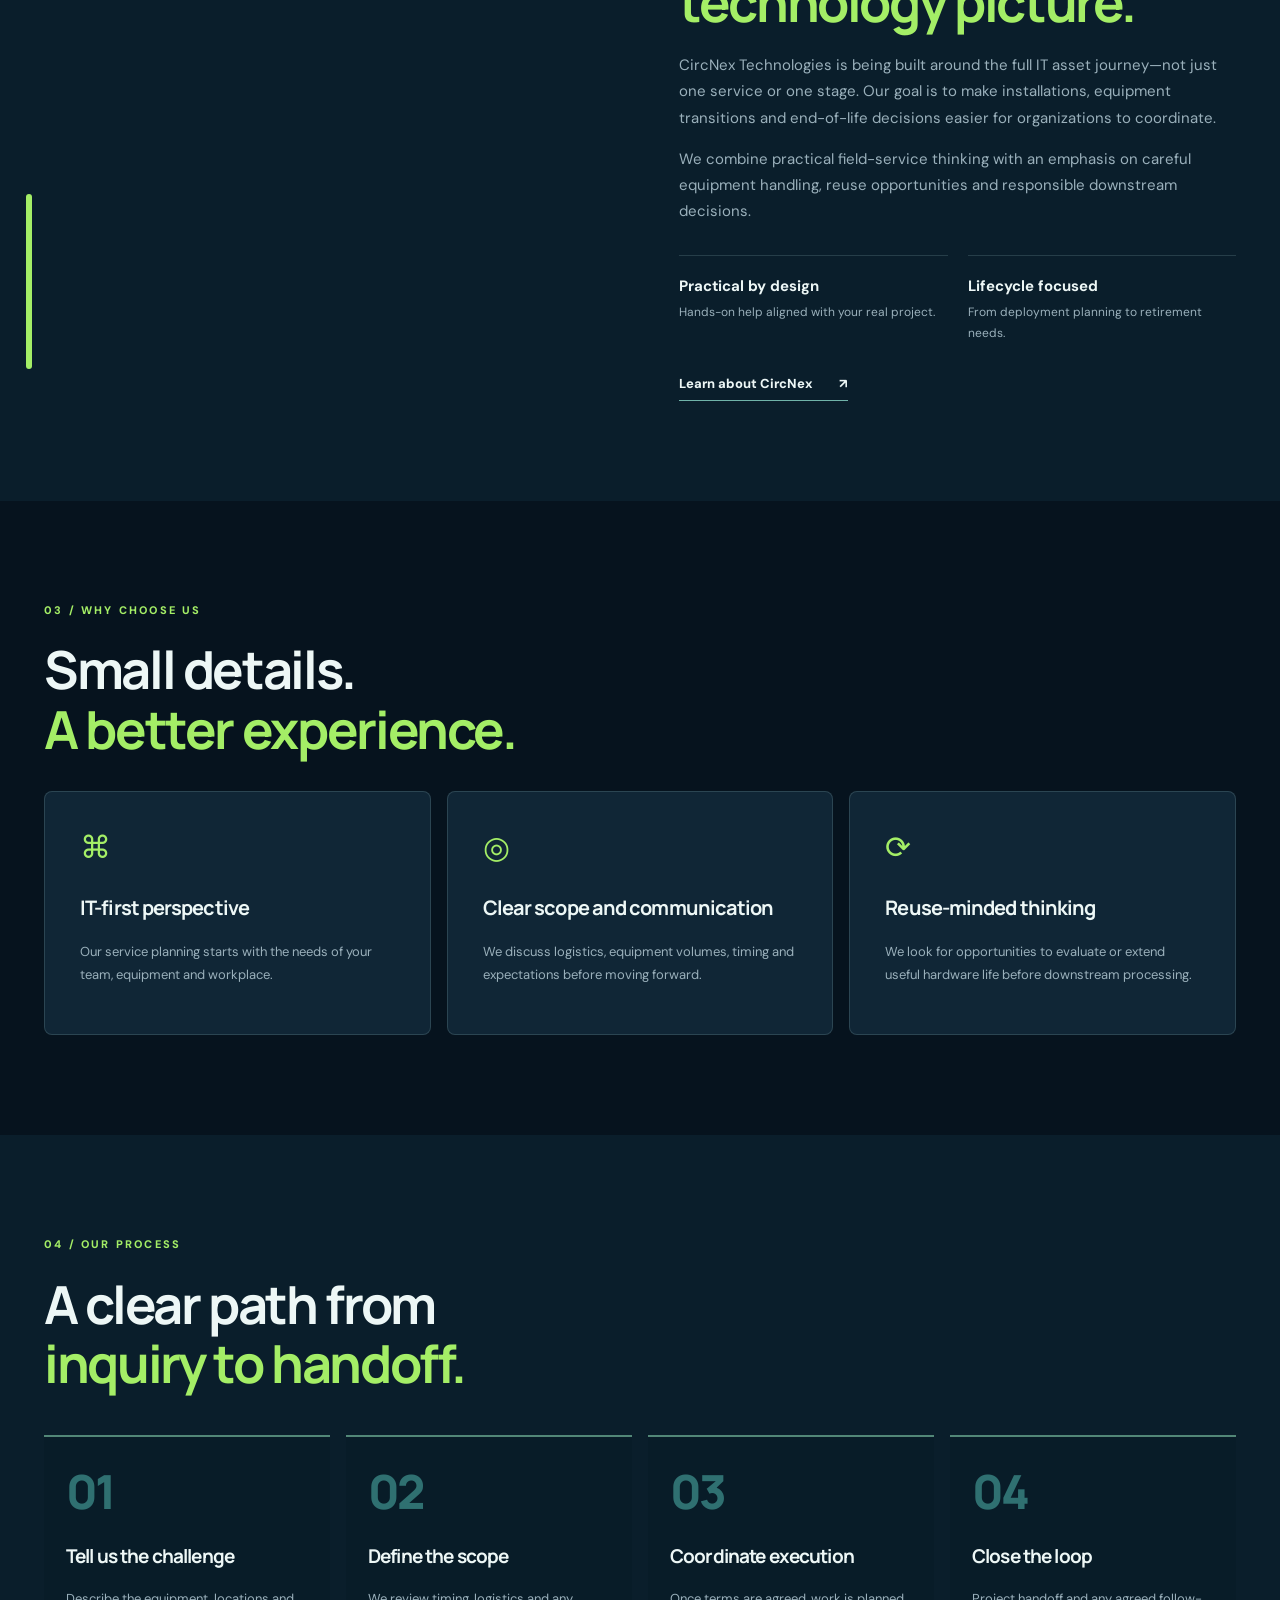
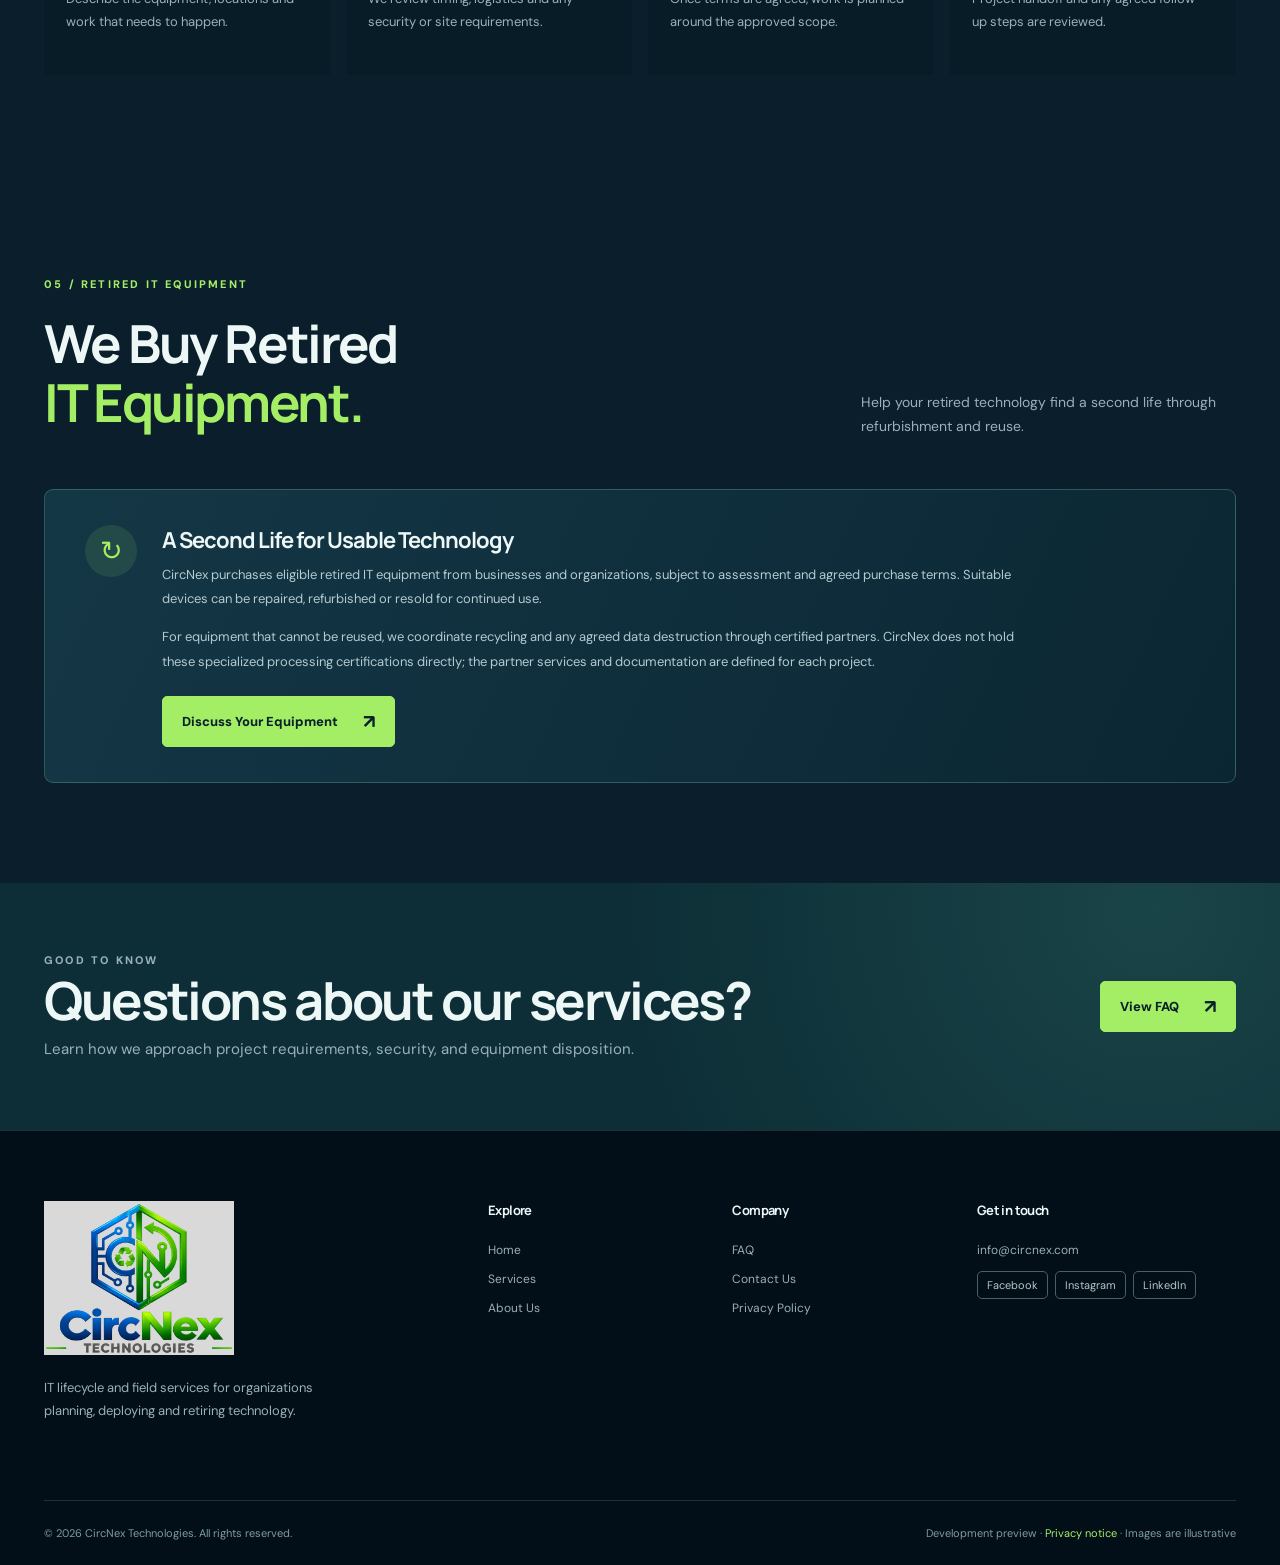
==== commit ebeea39a: "Consistent vendor support naming and remove duplicate Contact navigation link" ====
--- a/index.html
+++ b/index.html
@@ -1,7 +1,7 @@
-<!doctype html><html lang="en"><head><meta charset="utf-8"><meta name="viewport" content="width=device-width, initial-scale=1"><meta name="theme-color" content="#06131e"><meta name="robots" content="noindex,nofollow"><meta name="description" content="CircNex Technologies offers IT equipment services, retired asset purchasing and local field support for MSPs and IT vendors in the DMV."><title>IT Lifecycle & Field Services | CircNex Technologies</title><link rel="icon" href="assets/favicon.svg" type="image/svg+xml"><link rel="preconnect" href="https://fonts.googleapis.com"><link rel="preconnect" href="https://fonts.gstatic.com" crossorigin><link rel="preconnect" href="https://images.unsplash.com" crossorigin><link href="https://fonts.googleapis.com/css2?family=DM+Sans:wght@400;500;600;700&family=Manrope:wght@400;500;600;700;800&display=swap" rel="stylesheet"><link rel="stylesheet" href="assets/redesign.css?v=20261120-four-services"><script src="assets/redesign.js" defer></script></head><body><a class="skip" href="#main">Skip to content</a><header class="site-header"><div class="container nav-row"><a class="brand" href="index.html" aria-label="CircNex Technologies, homepage"><img src="assets/circnex-official-logo.svg?v=20261119-d9d9d9" class="brand-logo" alt="Original CircNex Technologies logo" width="125" height="103"></a><button class="menu-toggle" type="button" aria-label="Open menu" aria-controls="site-nav" aria-expanded="false"><span></span><span></span><span></span></button><nav class="site-nav" id="site-nav" aria-label="Main navigation"><a href="index.html" aria-current="page" class="current">Home</a><a href="services.html">Services</a><a href="about.html">About</a><a href="faq.html">FAQ</a><a href="contact.html">Contact</a><a class="nav-contact" href="contact.html">Get in Touch <span aria-hidden="true">↗</span></a></nav></div></header><main id="main"><section class="hero"><div class="container hero-layout"><div><span class="eyebrow">INSTALL. RETIRE. RECYCLE.</span><h1>From Installation to Retirement — <span class="accent">CircNex Keeps Technology Moving.</span></h1><p class="hero-copy">Hands-on technology services that help organizations set up what’s next, care for what’s working, and make smart decisions when equipment reaches the end of its useful life.</p><div class="hero-ctas"><a href="contact.html" class="btn btn-primary">Get in Touch <span class="btn-arrow">↗</span></a><a href="services.html" class="btn">Explore Our Services <span class="btn-arrow">↗</span></a></div><div class="hero-tags"><span>Deploy</span><span>Renew</span><span>Retire</span></div></div><div class="hero-photo"><img src="https://images.unsplash.com/photo-1746021535489-00edc5efb203?auto=format&fit=crop&w=1300&q=82" alt="Real photograph of a modern office workstation" width="900" height="1100" fetchpriority="high"><span class="hero-ring" aria-hidden="true"></span><div class="hero-float"><strong>One technology lifecycle.</strong><span>Practical support from beginning to end ↗</span></div></div></div></section>
+<!doctype html><html lang="en"><head><meta charset="utf-8"><meta name="viewport" content="width=device-width, initial-scale=1"><meta name="theme-color" content="#06131e"><meta name="robots" content="noindex,nofollow"><meta name="description" content="CircNex Technologies offers IT equipment services, retired asset purchasing and local field support for MSPs and IT vendors in the DMV."><title>IT Lifecycle & Field Services | CircNex Technologies</title><link rel="icon" href="assets/favicon.svg" type="image/svg+xml"><link rel="preconnect" href="https://fonts.googleapis.com"><link rel="preconnect" href="https://fonts.gstatic.com" crossorigin><link rel="preconnect" href="https://images.unsplash.com" crossorigin><link href="https://fonts.googleapis.com/css2?family=DM+Sans:wght@400;500;600;700&family=Manrope:wght@400;500;600;700;800&display=swap" rel="stylesheet"><link rel="stylesheet" href="assets/redesign.css?v=20261120-vendor-support"><script src="assets/redesign.js" defer></script></head><body><a class="skip" href="#main">Skip to content</a><header class="site-header"><div class="container nav-row"><a class="brand" href="index.html" aria-label="CircNex Technologies, homepage"><img src="assets/circnex-official-logo.svg?v=20261119-d9d9d9" class="brand-logo" alt="Original CircNex Technologies logo" width="125" height="103"></a><button class="menu-toggle" type="button" aria-label="Open menu" aria-controls="site-nav" aria-expanded="false"><span></span><span></span><span></span></button><nav class="site-nav" id="site-nav" aria-label="Main navigation"><a href="index.html" aria-current="page" class="current">Home</a><a href="services.html">Services</a><a href="about.html">About</a><a href="faq.html">FAQ</a><a class="nav-contact" href="contact.html">Get in Touch <span aria-hidden="true">↗</span></a></nav></div></header><main id="main"><section class="hero"><div class="container hero-layout"><div><span class="eyebrow">INSTALL. RETIRE. RECYCLE.</span><h1>From Installation to Retirement — <span class="accent">CircNex Keeps Technology Moving.</span></h1><p class="hero-copy">Hands-on technology services that help organizations set up what’s next, care for what’s working, and make smart decisions when equipment reaches the end of its useful life.</p><div class="hero-ctas"><a href="contact.html" class="btn btn-primary">Get in Touch <span class="btn-arrow">↗</span></a><a href="services.html" class="btn">Explore Our Services <span class="btn-arrow">↗</span></a></div><div class="hero-tags"><span>Deploy</span><span>Renew</span><span>Retire</span></div></div><div class="hero-photo"><img src="https://images.unsplash.com/photo-1746021535489-00edc5efb203?auto=format&fit=crop&w=1300&q=82" alt="Real photograph of a modern office workstation" width="900" height="1100" fetchpriority="high"><span class="hero-ring" aria-hidden="true"></span><div class="hero-float"><strong>One technology lifecycle.</strong><span>Practical support from beginning to end ↗</span></div></div></div></section>
 <section class="stats-strip"><div class="container stats-row"><span>Field-ready support</span><span>Hardware lifecycle thinking</span><span>Clear project scoping</span><span>Reuse-first mindset</span></div></section>
 <section class="section" id="services"><div class="container"><div class="section-intro"><div><p class="kicker">01 / FEATURED SERVICES</p><h2>We do the work.<br><span class="accent">Technology keeps moving.</span></h2></div><p>Four distinct technical services covering deployment, equipment recovery, asset retirement and network infrastructure.</p></div><div class="service-grid"><a class="service-card" href="services.html#deployment"><div class="service-photo"><img src="https://images.unsplash.com/photo-1709102884400-b50ca1a12bc3?auto=format&fit=crop&w=1200&q=78" alt="IT technician working on a laptop at an office desk" width="800" height="520" loading="lazy" decoding="async"><span class="service-number">01 / SERVICE</span></div><div class="service-body"><h3>IT Equipment Deployment &amp; Workstation Setup</h3><p>From staging and unboxing to workstation installation, we support new offices, employee onboarding, refreshes, and multi-site rollouts.</p><span class="service-bottom">Explore service <span aria-hidden="true">↗</span></span></div></a><a class="service-card" href="services.html#refurbishment"><div class="service-photo"><img src="https://images.unsplash.com/photo-1756801370266-f589801cedc3?auto=format&fit=crop&w=1200&q=78" alt="Close-up photograph of a processor being installed on a computer motherboard" width="800" height="520" loading="lazy" decoding="async"><span class="service-number">02 / SERVICE</span></div><div class="service-body"><h3>Refurbishment & Repair</h3><p>Test, diagnose and repair eligible devices to prepare them for reuse or resale.</p><span class="service-bottom">Explore service <span aria-hidden="true">↗</span></span></div></a><a class="service-card" href="services.html#itad"><div class="service-photo"><img src="https://images.unsplash.com/photo-1689236673605-e5d95a9c450c?auto=format&fit=crop&w=1200&q=78" alt="Rows of used computers prepared for assessment or resale" width="800" height="520" loading="lazy" decoding="async"><span class="service-number">03 / SERVICE</span></div><div class="service-body"><h3>IT Asset Retirement & Recycling</h3><p>Sell eligible retired IT assets to CircNex or arrange organized collection and responsible downstream processing.</p><span class="service-bottom">Explore service <span aria-hidden="true">↗</span></span></div></a><a class="service-card" href="services.html#decommissioning"><div class="service-photo"><img src="https://images.unsplash.com/photo-1698668975271-2ba9a323be6b?auto=format&fit=crop&w=1200&q=78" alt="Network rack with cables and connected infrastructure" width="800" height="520" loading="lazy" decoding="async"><span class="service-number">04 / SERVICE</span></div><div class="service-body"><h3>Network Cabling Installation &amp; Decommissioning</h3><p>Install and organize network cabling, patch panels, and wall jacks—and remove outdated cables and rack equipment when needed.</p><span class="service-bottom">Explore service <span aria-hidden="true">↗</span></span></div></a></div><div style="margin-top:32px;text-align:right"><a href="services.html" class="text-link">All service details <span>↗</span></a></div></div></section>
-<section class="section field-support-section" id="field-services"><div class="container field-support-layout"><div><p class="kicker">FOR MSPs, IT VENDORS &amp; SERVICE PROVIDERS</p><h2>Need a local technician?<br><span class="accent">We can represent your team.</span></h2><p>Have a customer site in the DMV but no technician nearby? CircNex provides on-site field support on behalf of IT companies, with work performed to your agreed instructions.</p><a class="btn btn-primary" href="services.html#field-services">Explore Vendor Field Support <span class="btn-arrow" aria-hidden="true">↗</span></a></div><div class="field-support-facts"><h3>Flexible field coverage</h3><p><strong>Single site visits</strong> for individual work orders</p><p><strong>Ongoing assignments</strong> for contract-based support</p><p><strong>Vendor coordination</strong> with job updates and agreed completion records</p></div></div></section>
+<section class="section field-support-section" id="field-services"><div class="container field-support-layout"><div><p class="kicker">FOR MSPs, IT VENDORS &amp; SERVICE PROVIDERS</p><h2>On-Site IT Field Services<br><span class="accent">&amp; Vendor Support</span></h2><p>Have a customer site in the DMV but no technician nearby? CircNex provides on-site field support on behalf of IT companies, with work performed to your agreed instructions.</p><a class="btn btn-primary" href="services.html#field-services">Explore Vendor Field Support <span class="btn-arrow" aria-hidden="true">↗</span></a></div><div class="field-support-facts"><h3>Flexible field coverage</h3><p><strong>Single site visits</strong> for individual work orders</p><p><strong>Ongoing assignments</strong> for contract-based support</p><p><strong>Vendor coordination</strong> with job updates and agreed completion records</p></div></div></section>
 <section class="section section-soft"><div class="container about-grid"><div class="about-image"><img src="https://images.unsplash.com/photo-1698668975271-2ba9a323be6b?auto=format&fit=crop&w=1200&q=78" alt="Photograph of network hardware and cabling" width="1000" height="1100" loading="lazy"></div><div class="about-copy"><p class="kicker">02 / WHO WE ARE</p><h2>We see the bigger<br><span class="accent">technology picture.</span></h2><p>CircNex Technologies is being built around the full IT asset journey—not just one service or one stage. Our goal is to make installations, equipment transitions and end-of-life decisions easier for organizations to coordinate.</p><p>We combine practical field-service thinking with an emphasis on careful equipment handling, reuse opportunities and responsible downstream decisions.</p><div class="mini-values"><div><strong>Practical by design</strong><span>Hands-on help aligned with your real project.</span></div><div><strong>Lifecycle focused</strong><span>From deployment planning to retirement needs.</span></div></div><a class="text-link" href="about.html">Learn about CircNex <span>↗</span></a></div></div></section>
 <section class="section"><div class="container"><p class="kicker">03 / WHY CHOOSE US</p><h2>Small details.<br><span class="accent">A better experience.</span></h2><div class="reason-grid"><article class="reason-card"><span class="reason-icon">⌘</span><h3>IT-first perspective</h3><p>Our service planning starts with the needs of your team, equipment and workplace.</p></article><article class="reason-card"><span class="reason-icon">◎</span><h3>Clear scope and communication</h3><p>We discuss logistics, equipment volumes, timing and expectations before moving forward.</p></article><article class="reason-card"><span class="reason-icon">⟳</span><h3>Reuse-minded thinking</h3><p>We look for opportunities to evaluate or extend useful hardware life before downstream processing.</p></article></div></div></section>
 <section class="section section-soft"><div class="container"><p class="kicker">04 / OUR PROCESS</p><h2>A clear path from<br><span class="accent">inquiry to handoff.</span></h2><div class="process-grid"><article class="process-card"><div class="number">01</div><h3>Tell us the challenge</h3><p>Describe the equipment, locations and work that needs to happen.</p></article><article class="process-card"><div class="number">02</div><h3>Define the scope</h3><p>We review timing, logistics and any security or site requirements.</p></article><article class="process-card"><div class="number">03</div><h3>Coordinate execution</h3><p>Once terms are agreed, work is planned around the approved scope.</p></article><article class="process-card"><div class="number">04</div><h3>Close the loop</h3><p>Project handoff and any agreed follow-up steps are reviewed.</p></article></div></div></section>
--- a/assets/redesign.css
+++ b/assets/redesign.css
@@ -12,3 +12,18 @@
 
 /* Preserve older #workstations links after merging this service into #deployment. */
 .detail-copy#workstations{scroll-margin-top:145px}
+
+/* Vendor field support is a partnership model, not a fifth technical-service card. */
+.field-support-section{background:linear-gradient(130deg,#082333,#0b1d2b)}
+.field-support-layout{display:grid;grid-template-columns:minmax(0,1.2fr) minmax(0,.8fr);gap:52px;align-items:center}
+.field-support-layout h2{margin:10px 0 18px}
+.field-support-layout>div:first-child>p:not(.kicker){font-size:15px;line-height:1.85;color:var(--muted);max-width:700px;margin-bottom:18px}
+.field-support-layout>div:first-child>.btn{margin-top:10px}
+.field-support-facts{background:#12313b;border:1px solid #79bba252;border-radius:9px;padding:30px}
+.field-support-facts h3{font-size:19px;margin-bottom:15px}
+.field-support-facts p{font-size:13px;line-height:1.85;color:#c3d4d4;margin:0;padding:12px 0}
+.field-support-facts p+p{border-top:1px solid #d7ffef1c}
+.field-support-facts strong{color:#ecf8f3}
+.field-support-facts .btn{margin-top:20px}
+@media(max-width:900px){.field-support-layout{grid-template-columns:1fr;gap:30px}}
+@media(max-width:600px){.field-support-facts{padding:22px}.field-support-layout>div:first-child>p:not(.kicker){font-size:14px}}
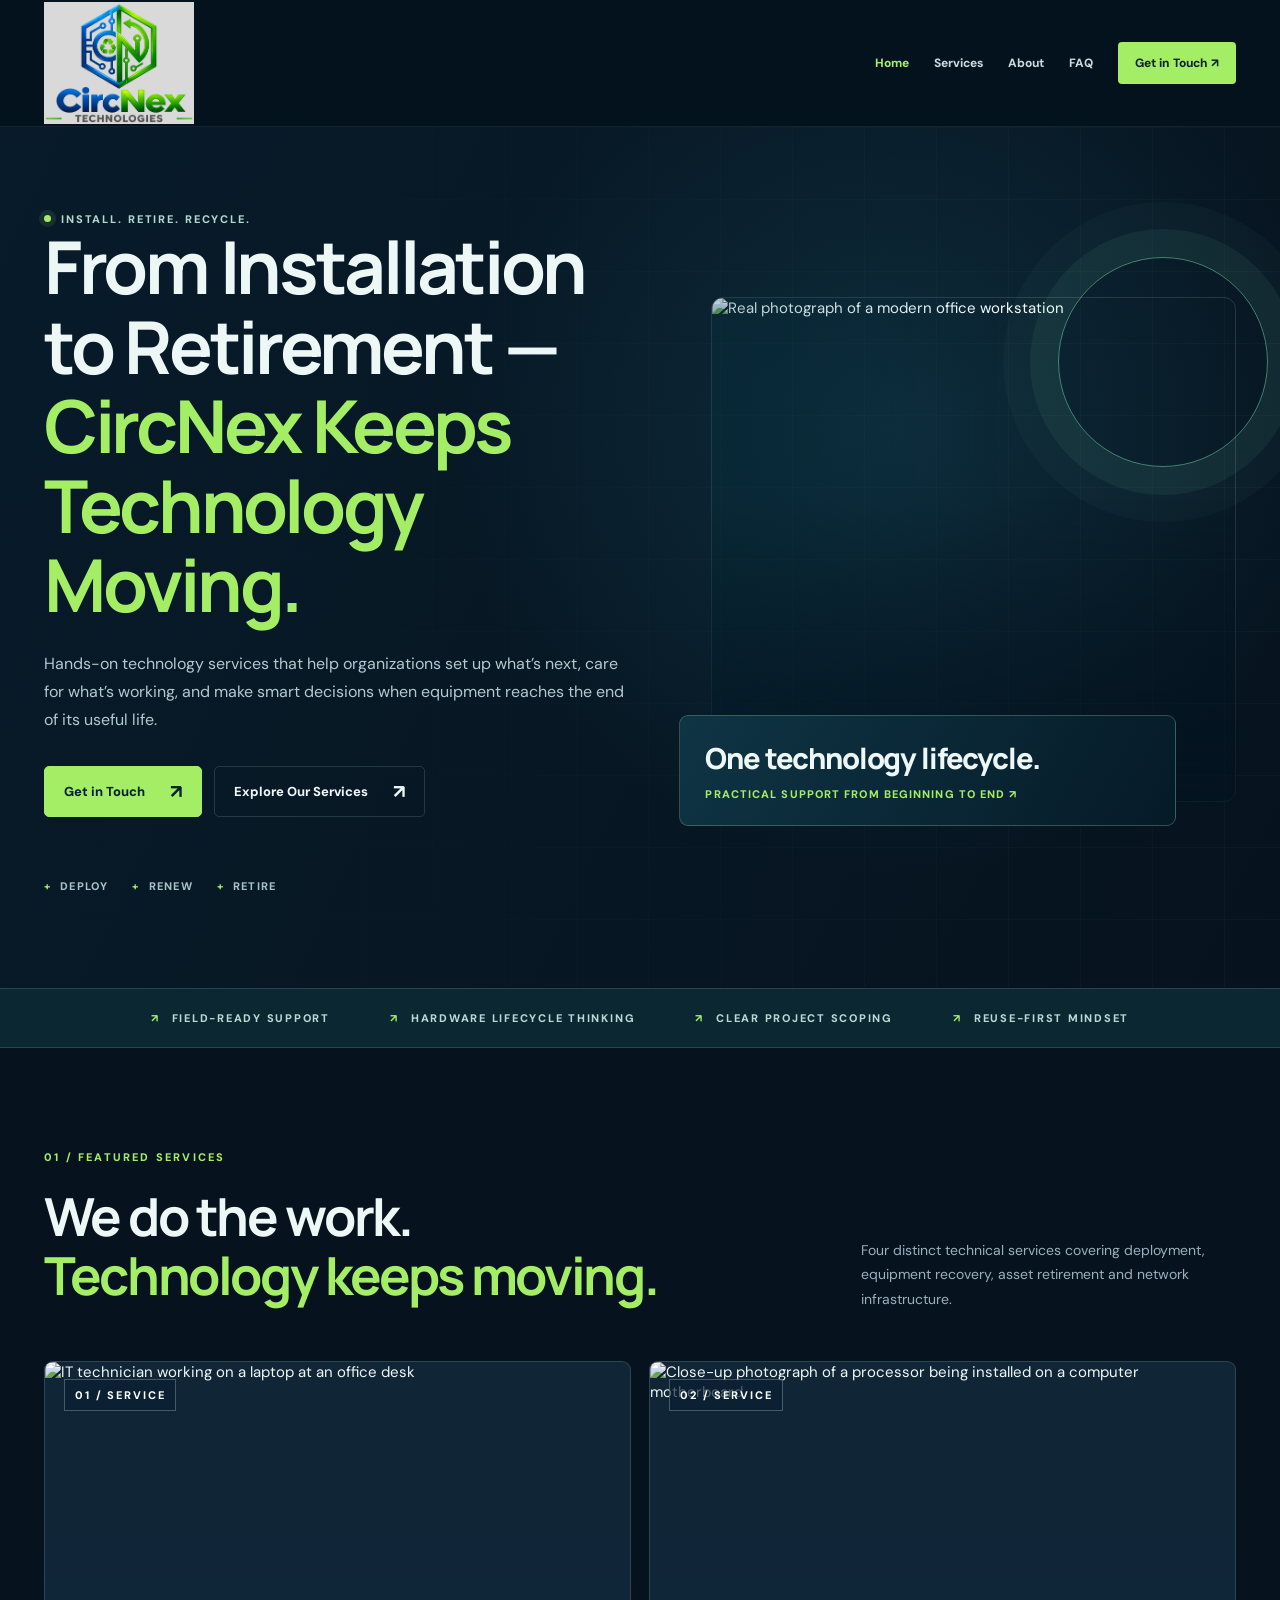
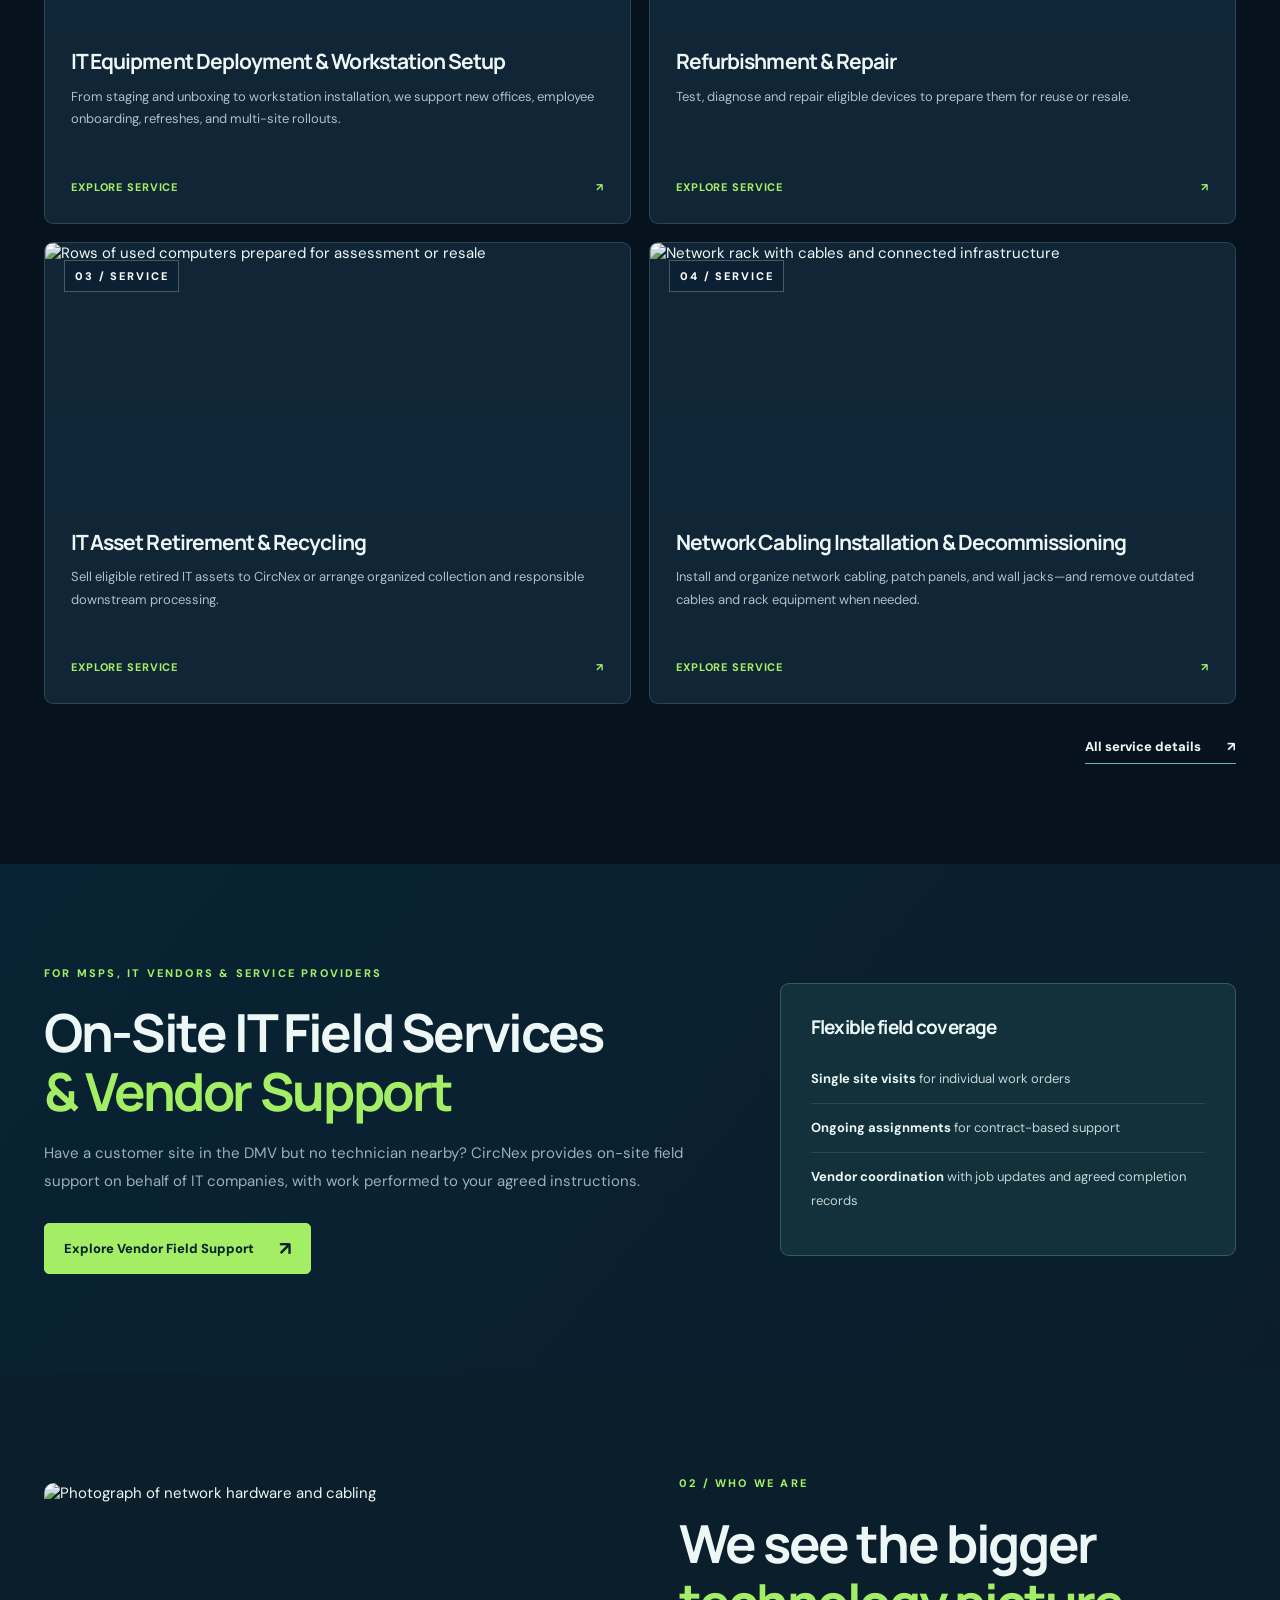
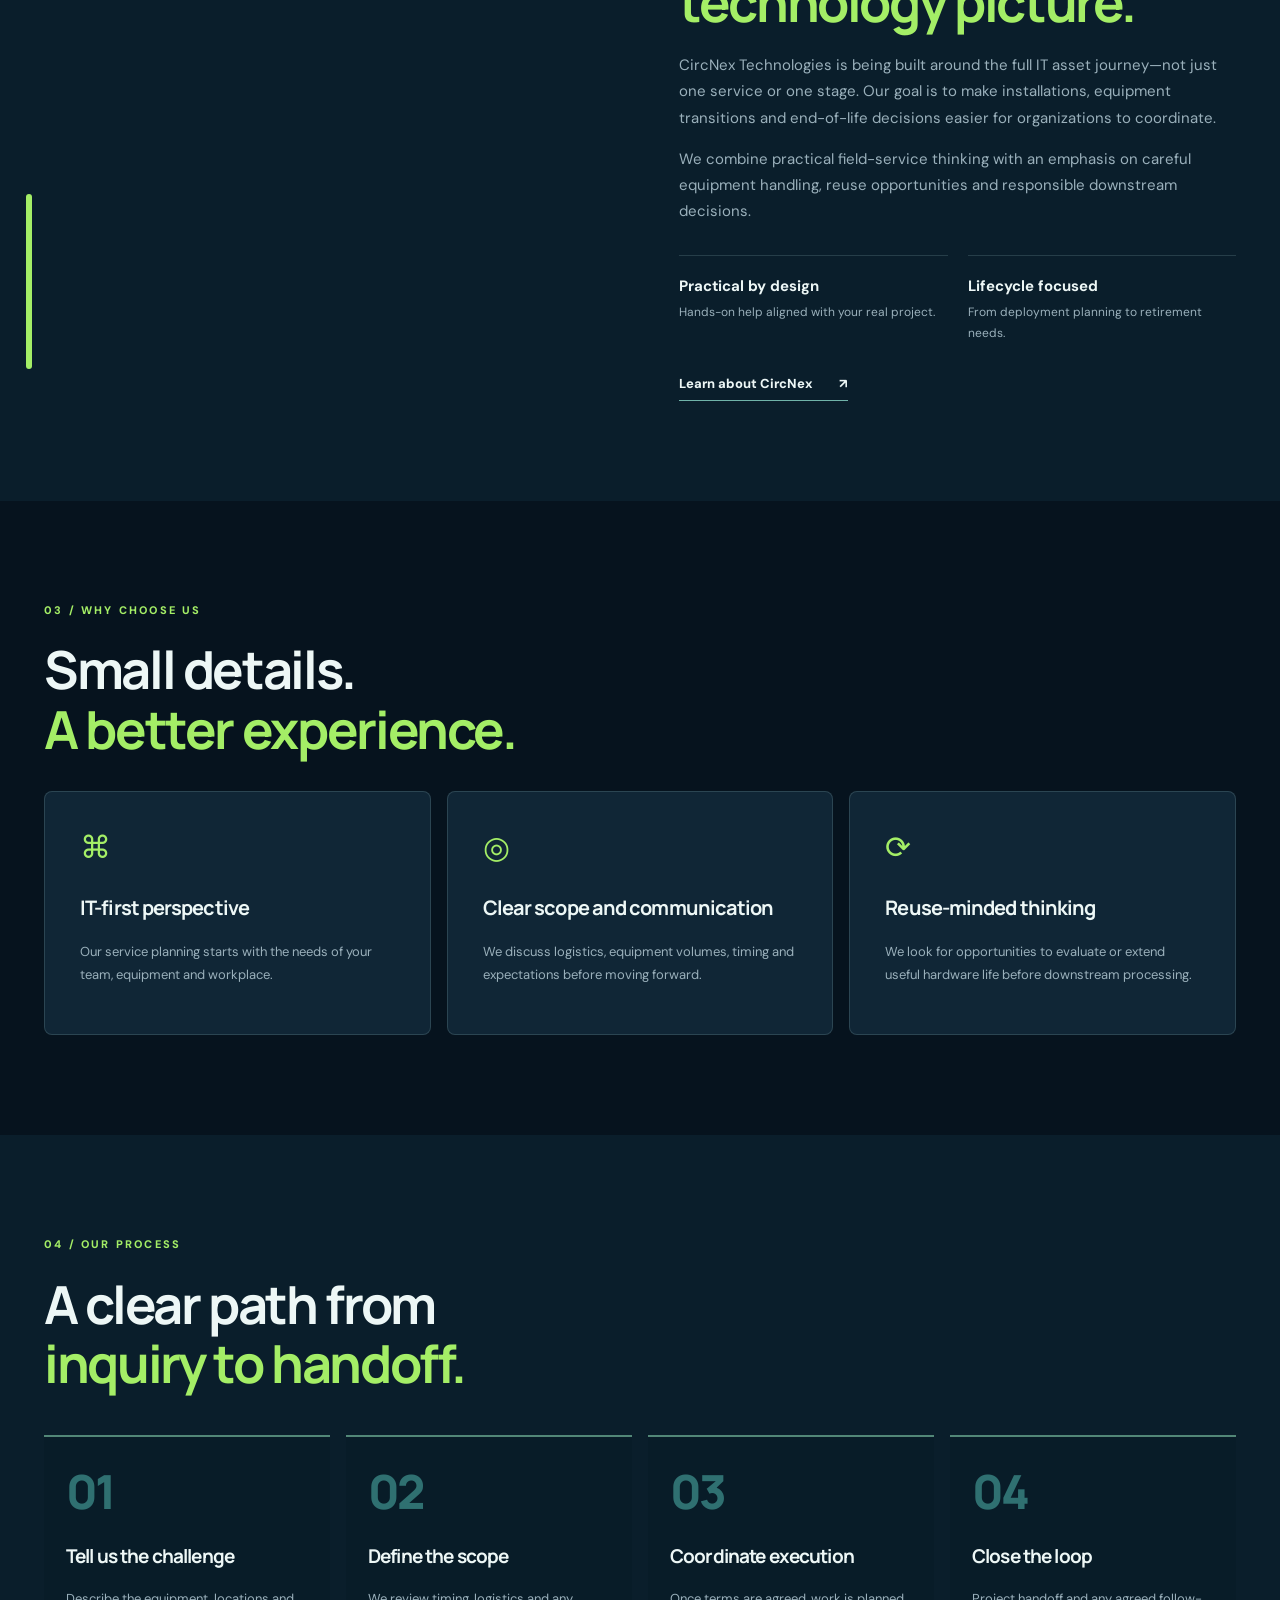
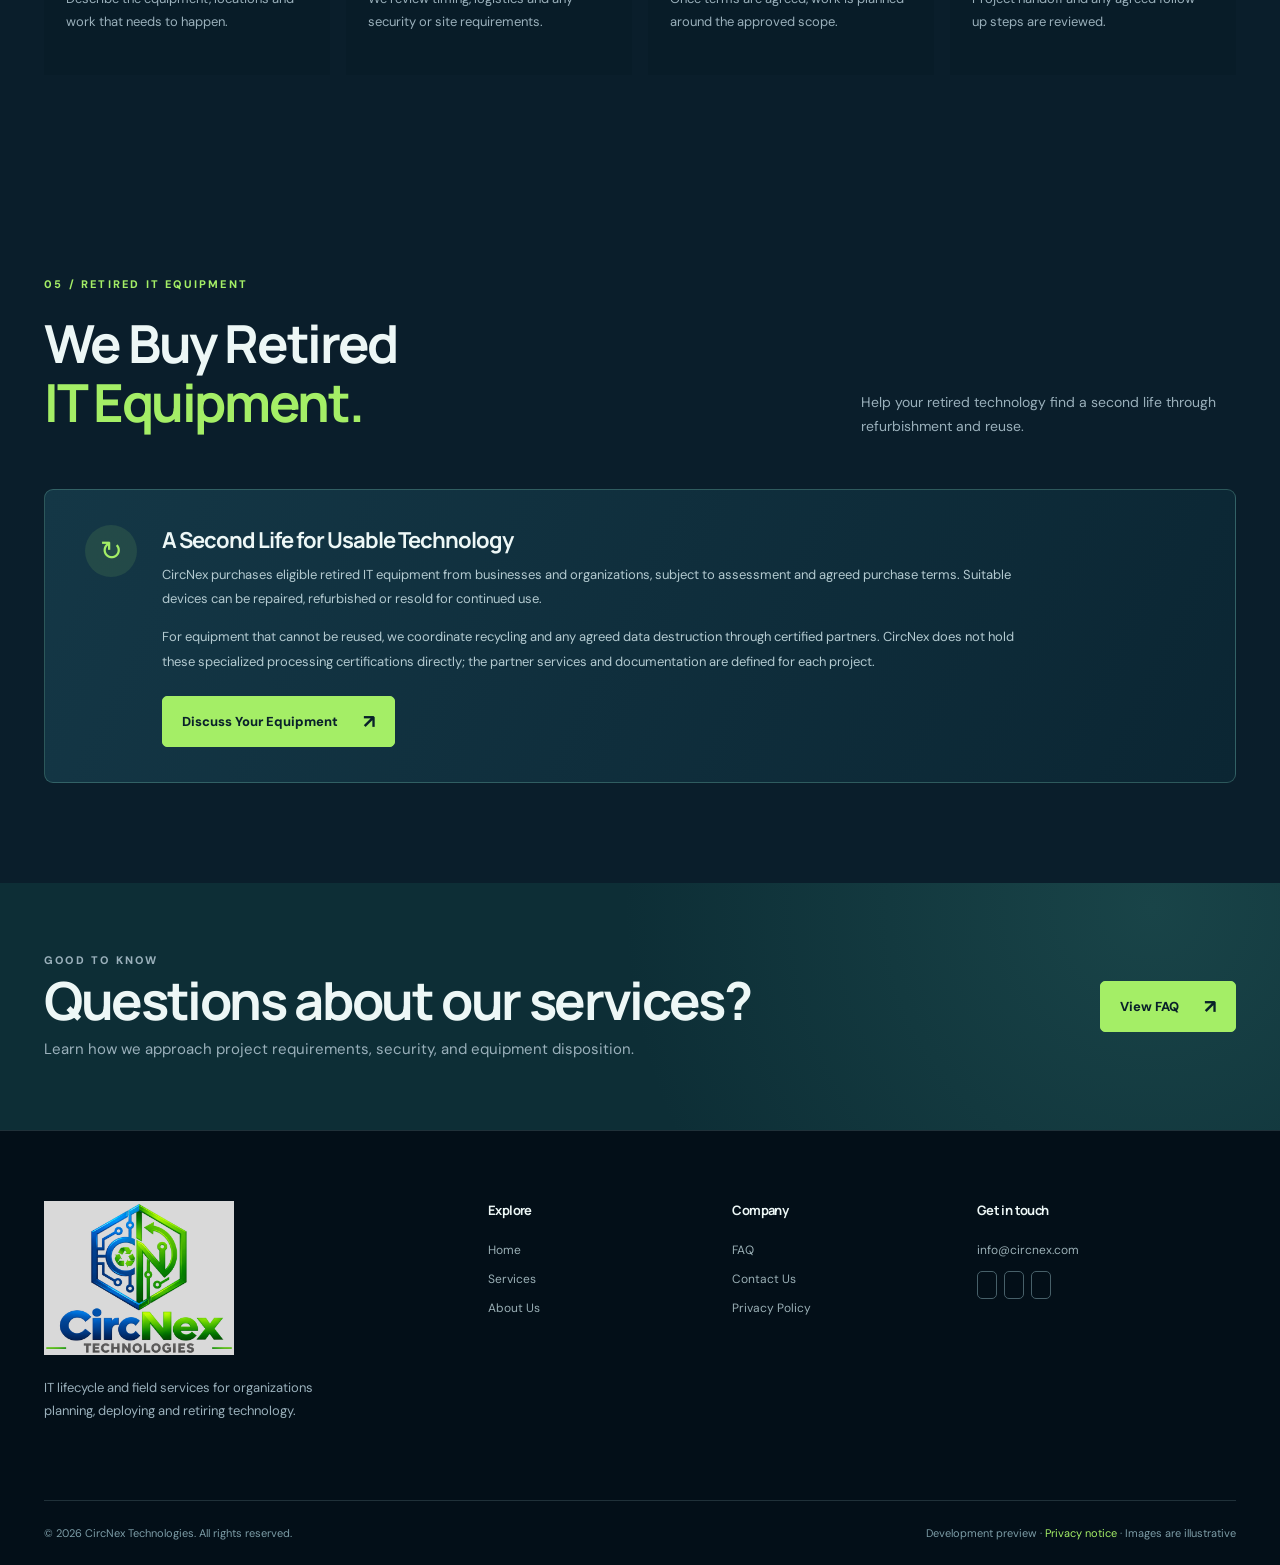
==== commit 864fcfe8: "Replace footer social text links with accessible Facebook Instagram and LinkedIn icons" ====
--- a/index.html
+++ b/index.html
@@ -6,4 +6,4 @@
 <section class="section"><div class="container"><p class="kicker">03 / WHY CHOOSE US</p><h2>Small details.<br><span class="accent">A better experience.</span></h2><div class="reason-grid"><article class="reason-card"><span class="reason-icon">⌘</span><h3>IT-first perspective</h3><p>Our service planning starts with the needs of your team, equipment and workplace.</p></article><article class="reason-card"><span class="reason-icon">◎</span><h3>Clear scope and communication</h3><p>We discuss logistics, equipment volumes, timing and expectations before moving forward.</p></article><article class="reason-card"><span class="reason-icon">⟳</span><h3>Reuse-minded thinking</h3><p>We look for opportunities to evaluate or extend useful hardware life before downstream processing.</p></article></div></div></section>
 <section class="section section-soft"><div class="container"><p class="kicker">04 / OUR PROCESS</p><h2>A clear path from<br><span class="accent">inquiry to handoff.</span></h2><div class="process-grid"><article class="process-card"><div class="number">01</div><h3>Tell us the challenge</h3><p>Describe the equipment, locations and work that needs to happen.</p></article><article class="process-card"><div class="number">02</div><h3>Define the scope</h3><p>We review timing, logistics and any security or site requirements.</p></article><article class="process-card"><div class="number">03</div><h3>Coordinate execution</h3><p>Once terms are agreed, work is planned around the approved scope.</p></article><article class="process-card"><div class="number">04</div><h3>Close the loop</h3><p>Project handoff and any agreed follow-up steps are reviewed.</p></article></div></div></section>
 <section class="section section-soft" id="retired-equipment"><div class="container"><div class="section-intro"><div><p class="kicker">05 / RETIRED IT EQUIPMENT</p><h2>We Buy Retired<br><span class="accent">IT Equipment.</span></h2></div><p>Help your retired technology find a second life through refurbishment and reuse.</p></div><div class="partner-panel equipment-purchase-panel"><span aria-hidden="true">↻</span><div><h3>A Second Life for Usable Technology</h3><p>CircNex purchases eligible retired IT equipment from businesses and organizations, subject to assessment and agreed purchase terms. Suitable devices can be repaired, refurbished or resold for continued use.</p><p>For equipment that cannot be reused, we coordinate recycling and any agreed data destruction through certified partners. CircNex does not hold these specialized processing certifications directly; the partner services and documentation are defined for each project.</p><a class="btn btn-primary" href="contact.html">Discuss Your Equipment <span class="btn-arrow" aria-hidden="true">↗</span></a></div></div></div></section>
-<section class="section-cta"><div class="container cta-row"><div><p class="kicker">GOOD TO KNOW</p><h2>Questions about our services?</h2><p>Learn how we approach project requirements, security, and equipment disposition.</p></div><a class="btn btn-primary" href="faq.html">View FAQ <span class="btn-arrow">↗</span></a></div></section></main><footer class="footer"><div class="container"><div class="footer-grid"><div class="footer-about"><a class="brand" href="index.html" aria-label="CircNex Technologies, homepage"><img src="assets/circnex-official-logo.svg?v=20261119-d9d9d9" class="brand-logo" alt="CircNex Technologies" width="180" height="148"></a><p>IT lifecycle and field services for organizations planning, deploying and retiring technology.</p></div><div class="footer-column"><h4>Explore</h4><a href="index.html">Home</a><a href="services.html">Services</a><a href="about.html">About Us</a></div><div class="footer-column"><h4>Company</h4><a href="faq.html">FAQ</a><a href="contact.html">Contact Us</a><a href="privacy.html">Privacy Policy</a></div><div class="footer-column"><h4>Get in touch</h4><a href="mailto:info@circnex.com">info@circnex.com</a><div class="social-preview" aria-label="CircNex Technologies social media profiles"><a href="https://www.facebook.com/share/1C1Cdq6oa3/?mibextid=wwXIfr" target="_blank" rel="noopener noreferrer" aria-label="CircNex Technologies on Facebook">Facebook</a><a href="https://www.instagram.com/circnextechnologies?jplx=MXM5Z2I0eDNxc2s0MA==" target="_blank" rel="noopener noreferrer" aria-label="CircNex Technologies on Instagram">Instagram</a><a href="https://www.linkedin.com/in/circnex-technologies-577191451?utm_source=share_via&amp;utm_content=profile&amp;utm_medium=member_ios" target="_blank" rel="noopener noreferrer" aria-label="CircNex Technologies on LinkedIn">LinkedIn</a></div></div></div><div class="footer-bottom"><span>© <span data-year>2026</span> CircNex Technologies. All rights reserved.</span><span>Development preview · <a href="privacy.html">Privacy notice</a> · Images are illustrative</span></div></div></footer></body></html>+<section class="section-cta"><div class="container cta-row"><div><p class="kicker">GOOD TO KNOW</p><h2>Questions about our services?</h2><p>Learn how we approach project requirements, security, and equipment disposition.</p></div><a class="btn btn-primary" href="faq.html">View FAQ <span class="btn-arrow">↗</span></a></div></section></main><footer class="footer"><div class="container"><div class="footer-grid"><div class="footer-about"><a class="brand" href="index.html" aria-label="CircNex Technologies, homepage"><img src="assets/circnex-official-logo.svg?v=20261119-d9d9d9" class="brand-logo" alt="CircNex Technologies" width="180" height="148"></a><p>IT lifecycle and field services for organizations planning, deploying and retiring technology.</p></div><div class="footer-column"><h4>Explore</h4><a href="index.html">Home</a><a href="services.html">Services</a><a href="about.html">About Us</a></div><div class="footer-column"><h4>Company</h4><a href="faq.html">FAQ</a><a href="contact.html">Contact Us</a><a href="privacy.html">Privacy Policy</a></div><div class="footer-column"><h4>Get in touch</h4><a href="mailto:info@circnex.com">info@circnex.com</a><div class="social-preview" aria-label="CircNex Technologies social media profiles"><a href="https://www.facebook.com/share/1C1Cdq6oa3/?mibextid=wwXIfr" title="Facebook" target="_blank" rel="noopener noreferrer" aria-label="CircNex Technologies on Facebook"><svg class="social-icon" viewBox="0 0 320 512" xmlns="http://www.w3.org/2000/svg" aria-hidden="true" focusable="false"><path d="M80 299.3V512H196V299.3h86.5l18-97.8H196V166.9c0-51.7 20.3-71.5 72.7-71.5c16.3 0 29.4 .4 37 1.2V7.9C291.4 4 256.4 0 236.2 0C129.3 0 80 50.5 80 159.4v42.1H14v97.8H80z"/></svg></a><a href="https://www.instagram.com/circnextechnologies?jplx=MXM5Z2I0eDNxc2s0MA==" title="Instagram" target="_blank" rel="noopener noreferrer" aria-label="CircNex Technologies on Instagram"><svg class="social-icon" viewBox="0 0 448 512" xmlns="http://www.w3.org/2000/svg" aria-hidden="true" focusable="false"><path d="M224.1 141c-63.6 0-114.9 51.3-114.9 114.9s51.3 114.9 114.9 114.9S339 319.5 339 255.9 287.7 141 224.1 141zm0 189.6c-41.1 0-74.7-33.5-74.7-74.7s33.5-74.7 74.7-74.7 74.7 33.5 74.7 74.7-33.6 74.7-74.7 74.7zm146.4-194.3c0 14.9-12 26.8-26.8 26.8-14.9 0-26.8-12-26.8-26.8s12-26.8 26.8-26.8 26.8 12 26.8 26.8zm76.1 27.2c-1.7-35.9-9.9-67.7-36.2-93.9-26.2-26.2-58-34.4-93.9-36.2-37-2.1-147.9-2.1-184.9 0-35.8 1.7-67.6 9.9-93.9 36.1s-34.4 58-36.2 93.9c-2.1 37-2.1 147.9 0 184.9 1.7 35.9 9.9 67.7 36.2 93.9s58 34.4 93.9 36.2c37 2.1 147.9 2.1 184.9 0 35.9-1.7 67.7-9.9 93.9-36.2 26.2-26.2 34.4-58 36.2-93.9 2.1-37 2.1-147.8 0-184.8zM398.8 388c-7.8 19.6-22.9 34.7-42.6 42.6-29.5 11.7-99.5 9-132.1 9s-102.7 2.6-132.1-9c-19.6-7.8-34.7-22.9-42.6-42.6-11.7-29.5-9-99.5-9-132.1s-2.6-102.7 9-132.1c7.8-19.6 22.9-34.7 42.6-42.6 29.5-11.7 99.5-9 132.1-9s102.7-2.6 132.1 9c19.6 7.8 34.7 22.9 42.6 42.6 11.7 29.5 9 99.5 9 132.1s2.7 102.7-9 132.1z"/></svg></a><a href="https://www.linkedin.com/in/circnex-technologies-577191451?utm_source=share_via&amp;utm_content=profile&amp;utm_medium=member_ios" title="LinkedIn" target="_blank" rel="noopener noreferrer" aria-label="CircNex Technologies on LinkedIn"><svg class="social-icon" viewBox="0 0 448 512" xmlns="http://www.w3.org/2000/svg" aria-hidden="true" focusable="false"><path d="M100.28 448H7.4V148.9h92.88zM53.79 108.1C24.09 108.1 0 83.5 0 53.8a53.79 53.79 0 0 1 107.58 0c0 29.7-24.1 54.3-53.79 54.3zM447.9 448h-92.68V302.4c0-34.7-.7-79.2-48.29-79.2-48.29 0-55.69 37.7-55.69 76.7V448h-92.78V148.9h89.08v40.8h1.3c12.4-23.5 42.69-48.3 87.88-48.3 94 0 111.28 61.9 111.28 142.3V448z"/></svg></a></div></div></div><div class="footer-bottom"><span>© <span data-year>2026</span> CircNex Technologies. All rights reserved.</span><span>Development preview · <a href="privacy.html">Privacy notice</a> · Images are illustrative</span></div></div></footer></body></html>
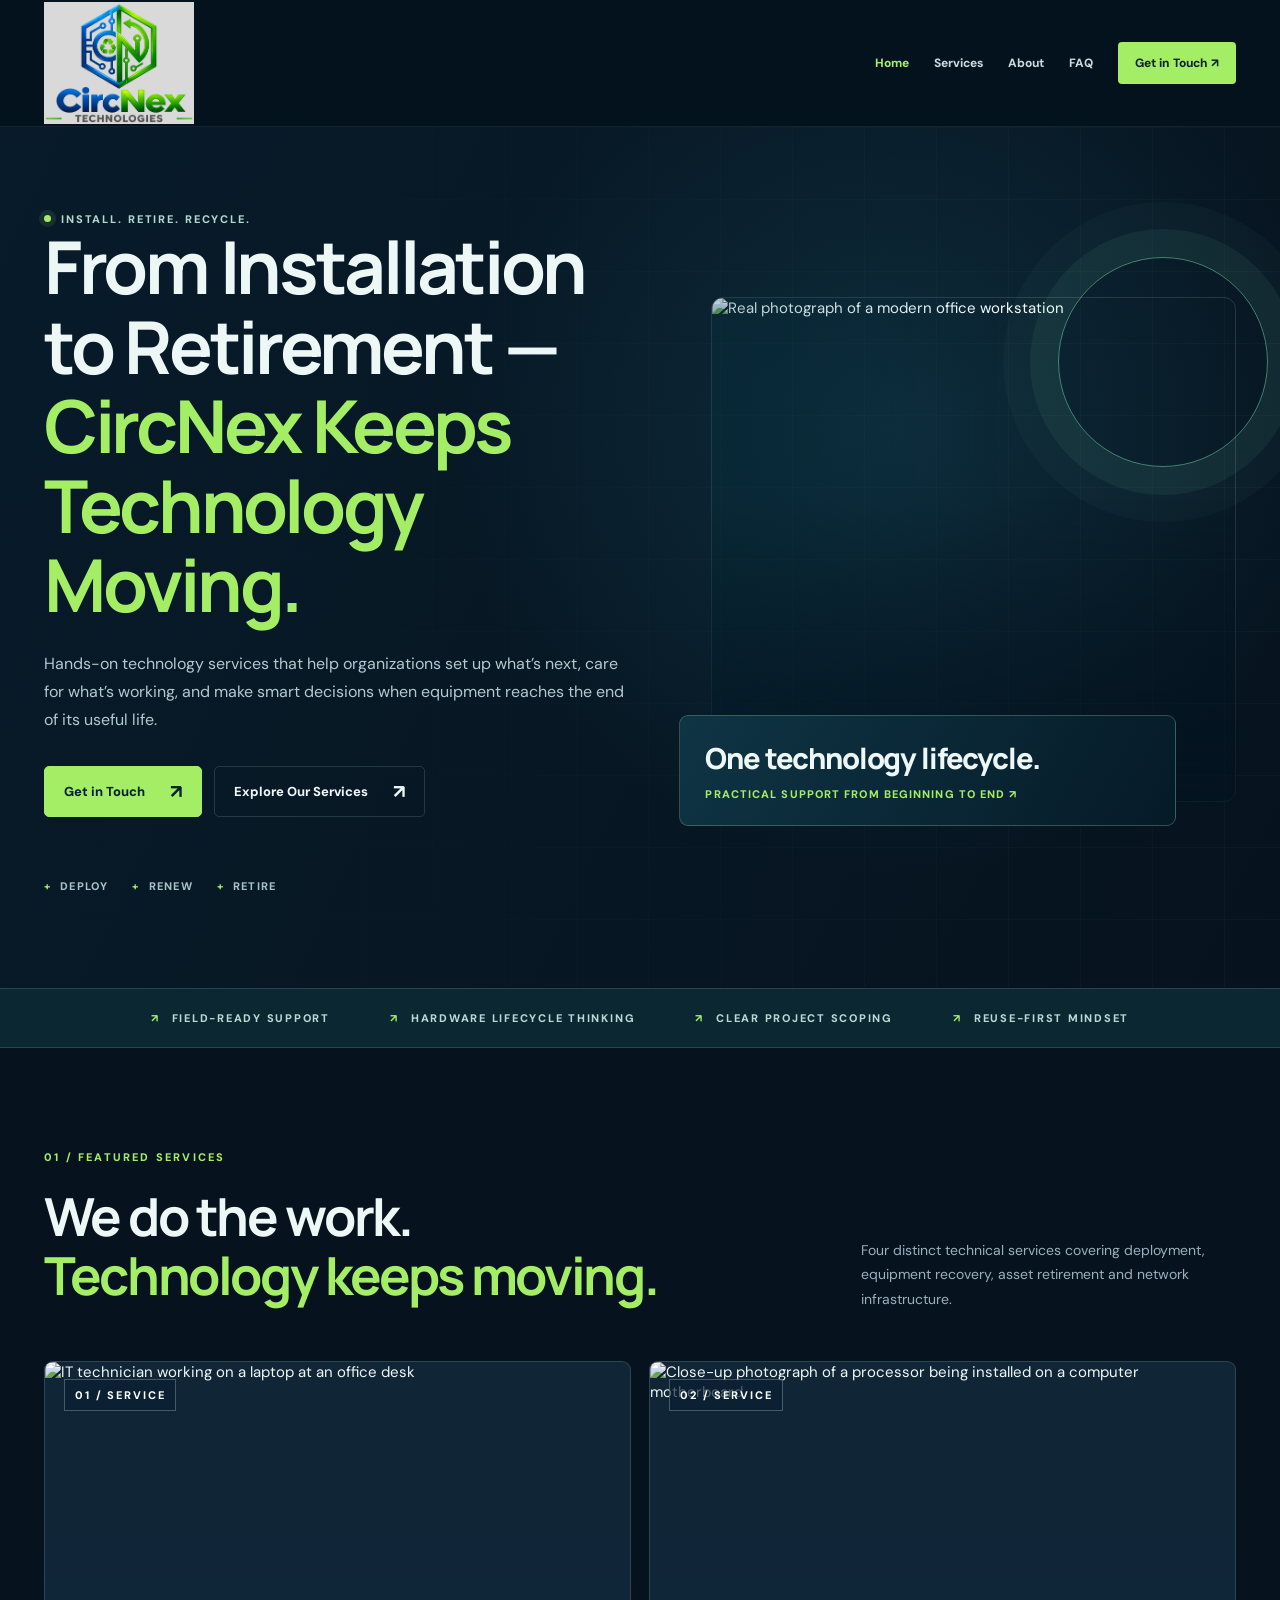
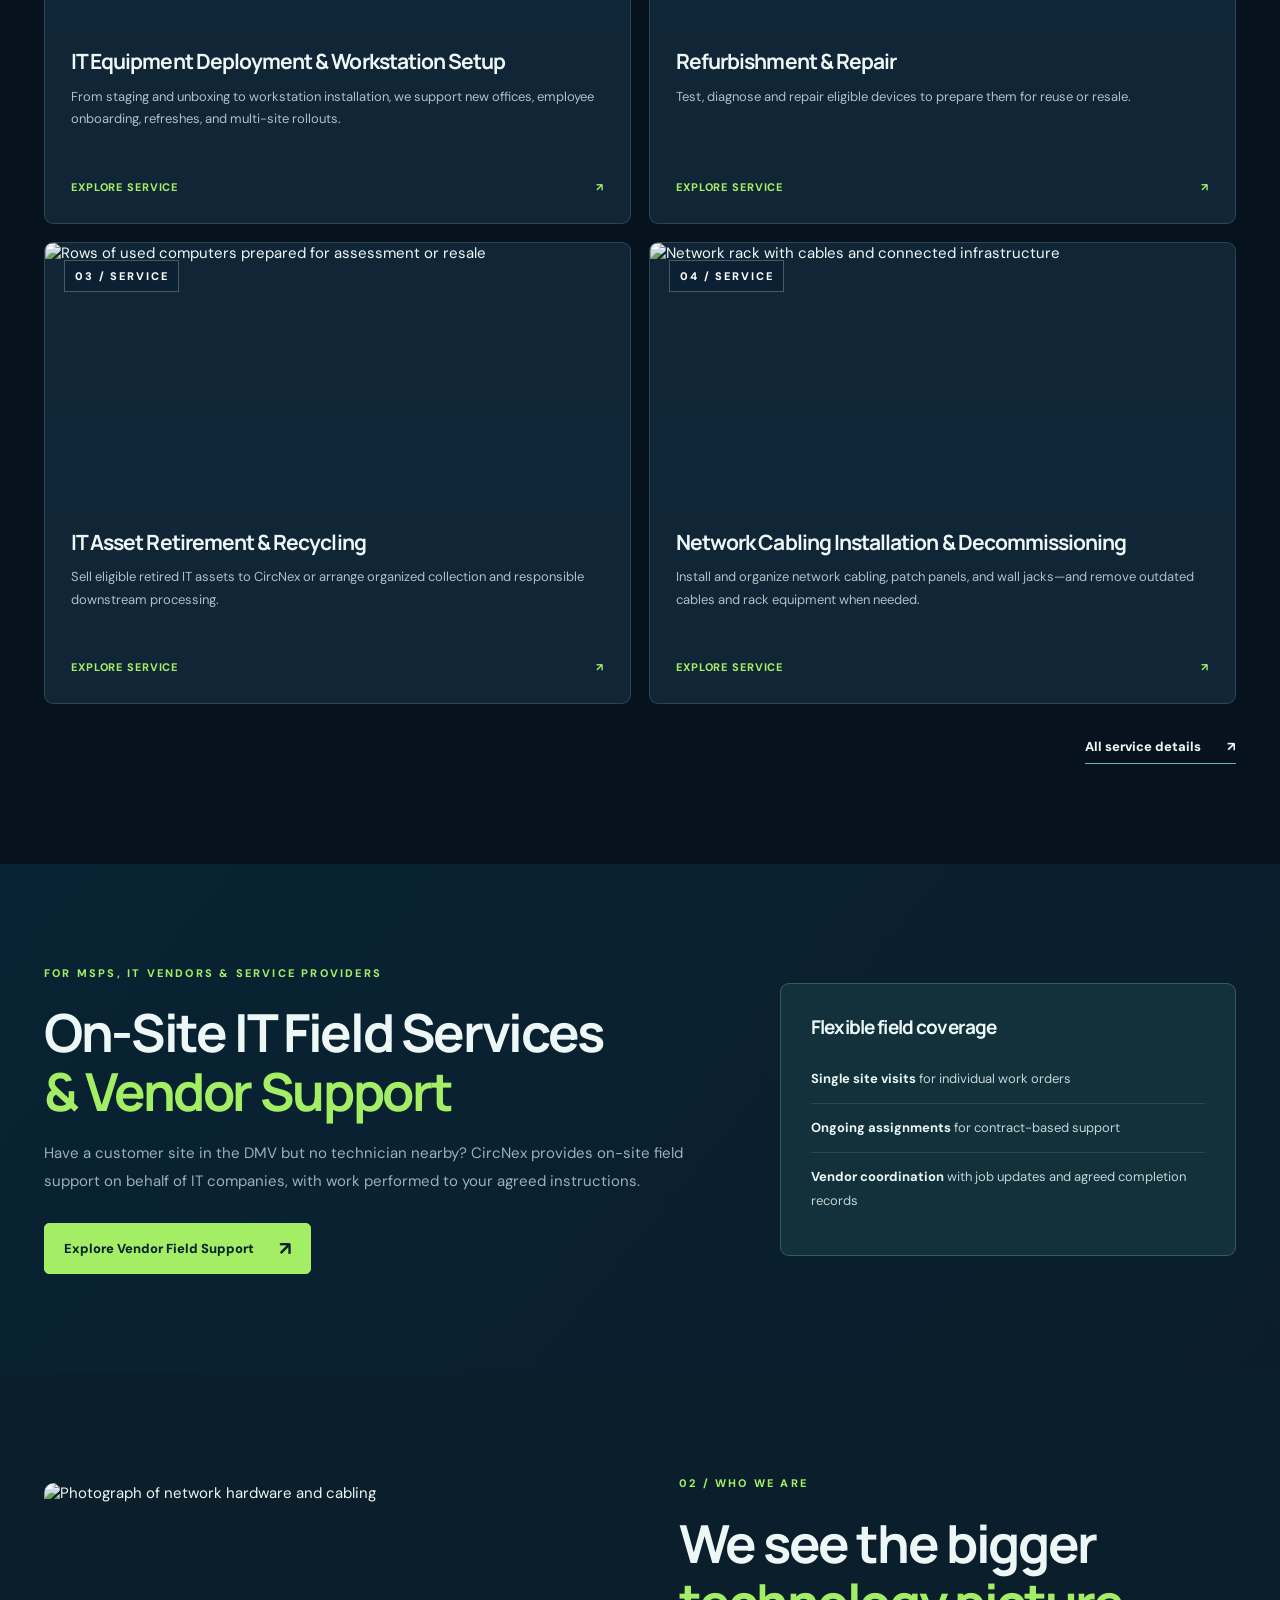
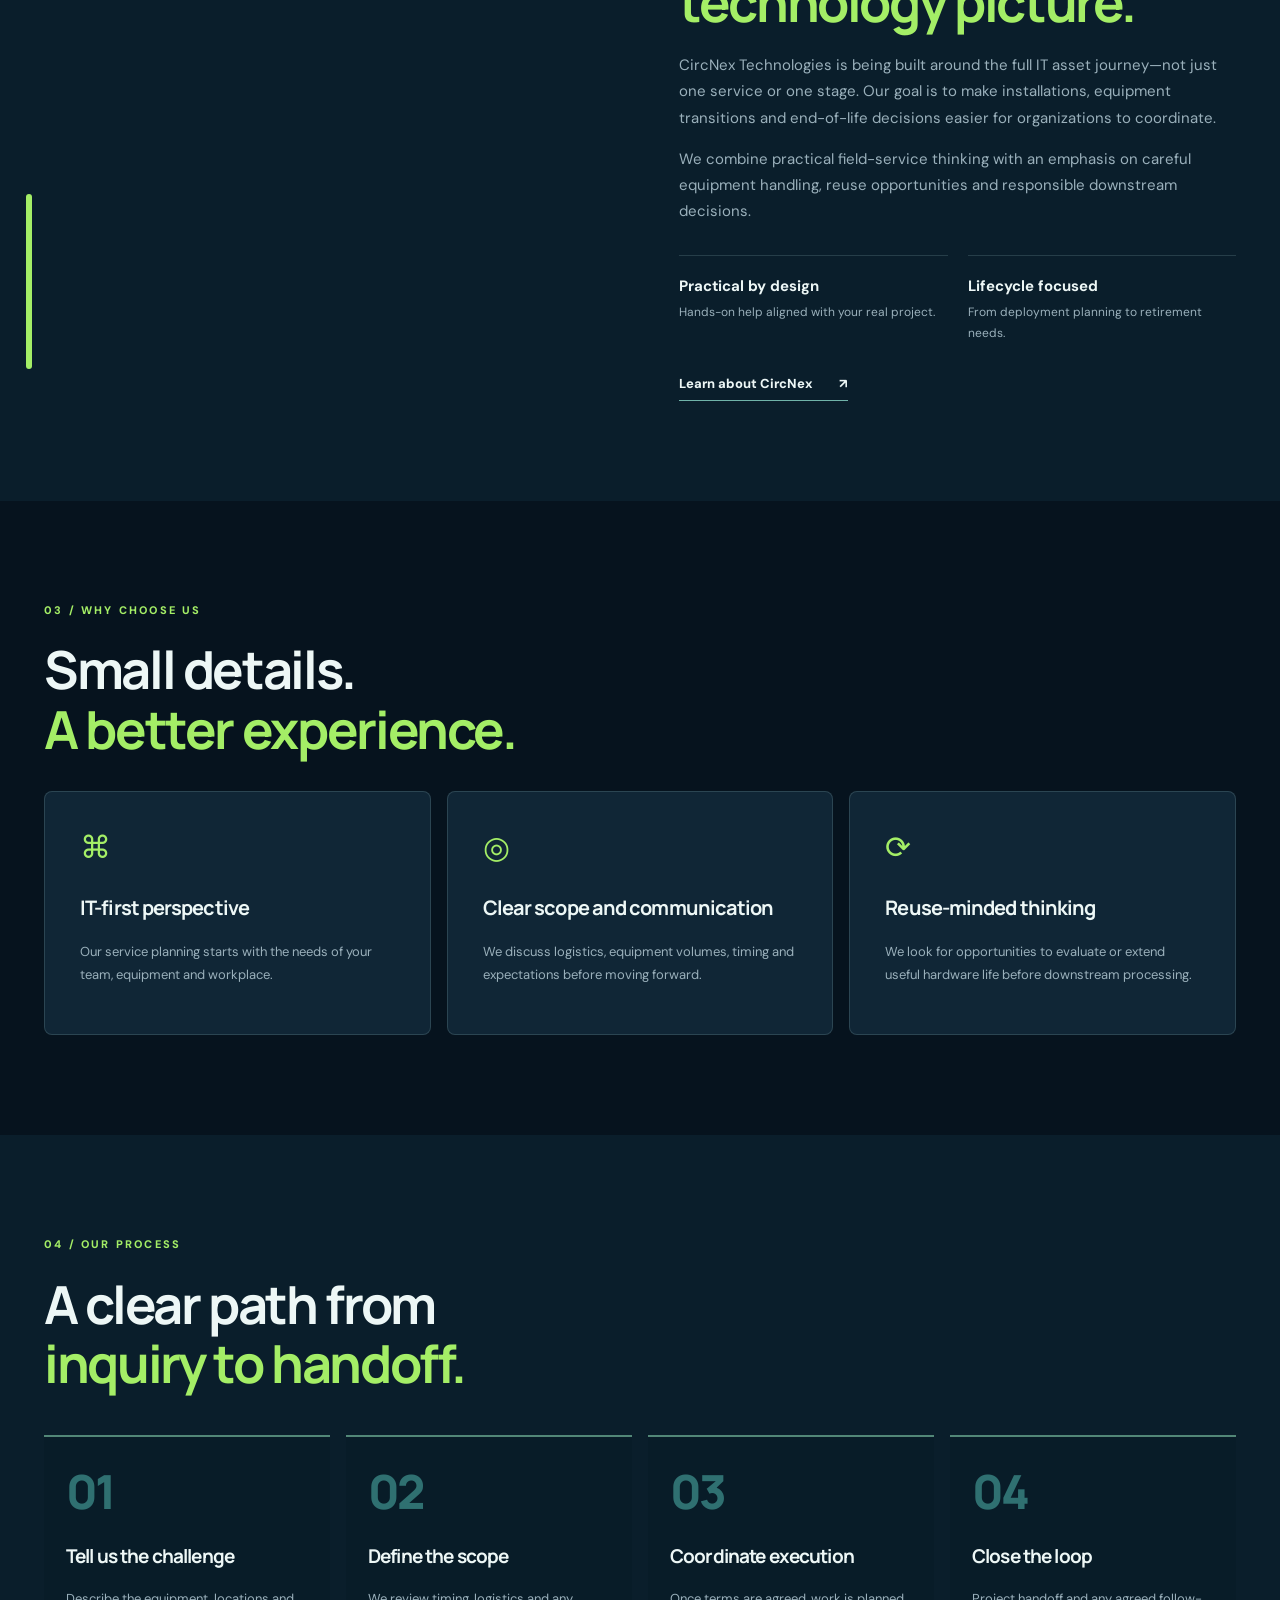
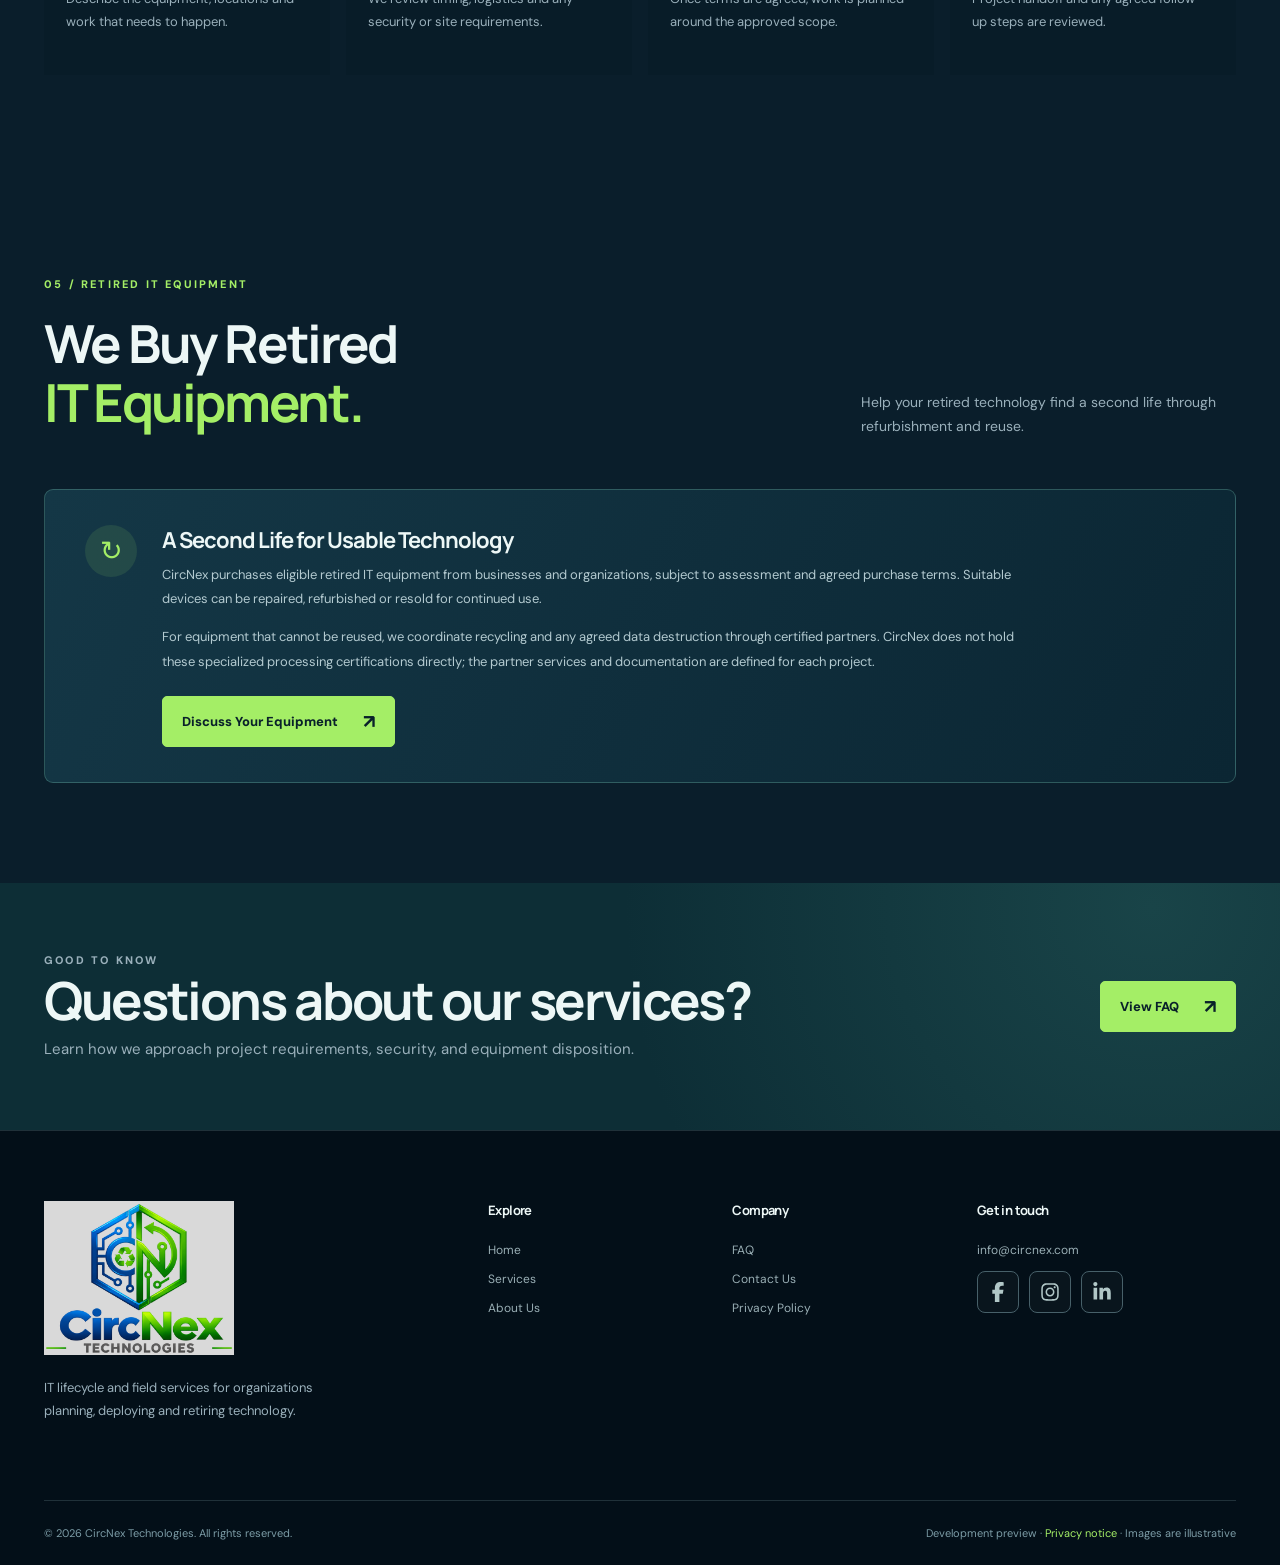
==== commit 1a2ec07d: "Refresh social icon stylesheet across CircNex website" ====
--- a/index.html
+++ b/index.html
@@ -1,4 +1,4 @@
-<!doctype html><html lang="en"><head><meta charset="utf-8"><meta name="viewport" content="width=device-width, initial-scale=1"><meta name="theme-color" content="#06131e"><meta name="robots" content="noindex,nofollow"><meta name="description" content="CircNex Technologies offers IT equipment services, retired asset purchasing and local field support for MSPs and IT vendors in the DMV."><title>IT Lifecycle & Field Services | CircNex Technologies</title><link rel="icon" href="assets/favicon.svg" type="image/svg+xml"><link rel="preconnect" href="https://fonts.googleapis.com"><link rel="preconnect" href="https://fonts.gstatic.com" crossorigin><link rel="preconnect" href="https://images.unsplash.com" crossorigin><link href="https://fonts.googleapis.com/css2?family=DM+Sans:wght@400;500;600;700&family=Manrope:wght@400;500;600;700;800&display=swap" rel="stylesheet"><link rel="stylesheet" href="assets/redesign.css?v=20261120-vendor-support"><script src="assets/redesign.js" defer></script></head><body><a class="skip" href="#main">Skip to content</a><header class="site-header"><div class="container nav-row"><a class="brand" href="index.html" aria-label="CircNex Technologies, homepage"><img src="assets/circnex-official-logo.svg?v=20261119-d9d9d9" class="brand-logo" alt="Original CircNex Technologies logo" width="125" height="103"></a><button class="menu-toggle" type="button" aria-label="Open menu" aria-controls="site-nav" aria-expanded="false"><span></span><span></span><span></span></button><nav class="site-nav" id="site-nav" aria-label="Main navigation"><a href="index.html" aria-current="page" class="current">Home</a><a href="services.html">Services</a><a href="about.html">About</a><a href="faq.html">FAQ</a><a class="nav-contact" href="contact.html">Get in Touch <span aria-hidden="true">↗</span></a></nav></div></header><main id="main"><section class="hero"><div class="container hero-layout"><div><span class="eyebrow">INSTALL. RETIRE. RECYCLE.</span><h1>From Installation to Retirement — <span class="accent">CircNex Keeps Technology Moving.</span></h1><p class="hero-copy">Hands-on technology services that help organizations set up what’s next, care for what’s working, and make smart decisions when equipment reaches the end of its useful life.</p><div class="hero-ctas"><a href="contact.html" class="btn btn-primary">Get in Touch <span class="btn-arrow">↗</span></a><a href="services.html" class="btn">Explore Our Services <span class="btn-arrow">↗</span></a></div><div class="hero-tags"><span>Deploy</span><span>Renew</span><span>Retire</span></div></div><div class="hero-photo"><img src="https://images.unsplash.com/photo-1746021535489-00edc5efb203?auto=format&fit=crop&w=1300&q=82" alt="Real photograph of a modern office workstation" width="900" height="1100" fetchpriority="high"><span class="hero-ring" aria-hidden="true"></span><div class="hero-float"><strong>One technology lifecycle.</strong><span>Practical support from beginning to end ↗</span></div></div></div></section>
+<!doctype html><html lang="en"><head><meta charset="utf-8"><meta name="viewport" content="width=device-width, initial-scale=1"><meta name="theme-color" content="#06131e"><meta name="robots" content="noindex,nofollow"><meta name="description" content="CircNex Technologies offers IT equipment services, retired asset purchasing and local field support for MSPs and IT vendors in the DMV."><title>IT Lifecycle & Field Services | CircNex Technologies</title><link rel="icon" href="assets/favicon.svg" type="image/svg+xml"><link rel="preconnect" href="https://fonts.googleapis.com"><link rel="preconnect" href="https://fonts.gstatic.com" crossorigin><link rel="preconnect" href="https://images.unsplash.com" crossorigin><link href="https://fonts.googleapis.com/css2?family=DM+Sans:wght@400;500;600;700&family=Manrope:wght@400;500;600;700;800&display=swap" rel="stylesheet"><link rel="stylesheet" href="assets/redesign.css?v=20261120-social-icons"><script src="assets/redesign.js" defer></script></head><body><a class="skip" href="#main">Skip to content</a><header class="site-header"><div class="container nav-row"><a class="brand" href="index.html" aria-label="CircNex Technologies, homepage"><img src="assets/circnex-official-logo.svg?v=20261119-d9d9d9" class="brand-logo" alt="Original CircNex Technologies logo" width="125" height="103"></a><button class="menu-toggle" type="button" aria-label="Open menu" aria-controls="site-nav" aria-expanded="false"><span></span><span></span><span></span></button><nav class="site-nav" id="site-nav" aria-label="Main navigation"><a href="index.html" aria-current="page" class="current">Home</a><a href="services.html">Services</a><a href="about.html">About</a><a href="faq.html">FAQ</a><a class="nav-contact" href="contact.html">Get in Touch <span aria-hidden="true">↗</span></a></nav></div></header><main id="main"><section class="hero"><div class="container hero-layout"><div><span class="eyebrow">INSTALL. RETIRE. RECYCLE.</span><h1>From Installation to Retirement — <span class="accent">CircNex Keeps Technology Moving.</span></h1><p class="hero-copy">Hands-on technology services that help organizations set up what’s next, care for what’s working, and make smart decisions when equipment reaches the end of its useful life.</p><div class="hero-ctas"><a href="contact.html" class="btn btn-primary">Get in Touch <span class="btn-arrow">↗</span></a><a href="services.html" class="btn">Explore Our Services <span class="btn-arrow">↗</span></a></div><div class="hero-tags"><span>Deploy</span><span>Renew</span><span>Retire</span></div></div><div class="hero-photo"><img src="https://images.unsplash.com/photo-1746021535489-00edc5efb203?auto=format&fit=crop&w=1300&q=82" alt="Real photograph of a modern office workstation" width="900" height="1100" fetchpriority="high"><span class="hero-ring" aria-hidden="true"></span><div class="hero-float"><strong>One technology lifecycle.</strong><span>Practical support from beginning to end ↗</span></div></div></div></section>
 <section class="stats-strip"><div class="container stats-row"><span>Field-ready support</span><span>Hardware lifecycle thinking</span><span>Clear project scoping</span><span>Reuse-first mindset</span></div></section>
 <section class="section" id="services"><div class="container"><div class="section-intro"><div><p class="kicker">01 / FEATURED SERVICES</p><h2>We do the work.<br><span class="accent">Technology keeps moving.</span></h2></div><p>Four distinct technical services covering deployment, equipment recovery, asset retirement and network infrastructure.</p></div><div class="service-grid"><a class="service-card" href="services.html#deployment"><div class="service-photo"><img src="https://images.unsplash.com/photo-1709102884400-b50ca1a12bc3?auto=format&fit=crop&w=1200&q=78" alt="IT technician working on a laptop at an office desk" width="800" height="520" loading="lazy" decoding="async"><span class="service-number">01 / SERVICE</span></div><div class="service-body"><h3>IT Equipment Deployment &amp; Workstation Setup</h3><p>From staging and unboxing to workstation installation, we support new offices, employee onboarding, refreshes, and multi-site rollouts.</p><span class="service-bottom">Explore service <span aria-hidden="true">↗</span></span></div></a><a class="service-card" href="services.html#refurbishment"><div class="service-photo"><img src="https://images.unsplash.com/photo-1756801370266-f589801cedc3?auto=format&fit=crop&w=1200&q=78" alt="Close-up photograph of a processor being installed on a computer motherboard" width="800" height="520" loading="lazy" decoding="async"><span class="service-number">02 / SERVICE</span></div><div class="service-body"><h3>Refurbishment & Repair</h3><p>Test, diagnose and repair eligible devices to prepare them for reuse or resale.</p><span class="service-bottom">Explore service <span aria-hidden="true">↗</span></span></div></a><a class="service-card" href="services.html#itad"><div class="service-photo"><img src="https://images.unsplash.com/photo-1689236673605-e5d95a9c450c?auto=format&fit=crop&w=1200&q=78" alt="Rows of used computers prepared for assessment or resale" width="800" height="520" loading="lazy" decoding="async"><span class="service-number">03 / SERVICE</span></div><div class="service-body"><h3>IT Asset Retirement & Recycling</h3><p>Sell eligible retired IT assets to CircNex or arrange organized collection and responsible downstream processing.</p><span class="service-bottom">Explore service <span aria-hidden="true">↗</span></span></div></a><a class="service-card" href="services.html#decommissioning"><div class="service-photo"><img src="https://images.unsplash.com/photo-1698668975271-2ba9a323be6b?auto=format&fit=crop&w=1200&q=78" alt="Network rack with cables and connected infrastructure" width="800" height="520" loading="lazy" decoding="async"><span class="service-number">04 / SERVICE</span></div><div class="service-body"><h3>Network Cabling Installation &amp; Decommissioning</h3><p>Install and organize network cabling, patch panels, and wall jacks—and remove outdated cables and rack equipment when needed.</p><span class="service-bottom">Explore service <span aria-hidden="true">↗</span></span></div></a></div><div style="margin-top:32px;text-align:right"><a href="services.html" class="text-link">All service details <span>↗</span></a></div></div></section>
 <section class="section field-support-section" id="field-services"><div class="container field-support-layout"><div><p class="kicker">FOR MSPs, IT VENDORS &amp; SERVICE PROVIDERS</p><h2>On-Site IT Field Services<br><span class="accent">&amp; Vendor Support</span></h2><p>Have a customer site in the DMV but no technician nearby? CircNex provides on-site field support on behalf of IT companies, with work performed to your agreed instructions.</p><a class="btn btn-primary" href="services.html#field-services">Explore Vendor Field Support <span class="btn-arrow" aria-hidden="true">↗</span></a></div><div class="field-support-facts"><h3>Flexible field coverage</h3><p><strong>Single site visits</strong> for individual work orders</p><p><strong>Ongoing assignments</strong> for contract-based support</p><p><strong>Vendor coordination</strong> with job updates and agreed completion records</p></div></div></section>
--- a/assets/redesign.css
+++ b/assets/redesign.css
@@ -1,5 +1,5 @@
 
-:root{--bg:#06131e;--bg2:#091c2a;--nav:#071722;--panel:#102636;--panel2:#112d37;--line:rgba(176,217,216,.17);--green:#a4ee66;--teal:#53ceb4;--blue:#2ca7e3;--fg:#edf7f6;--muted:#9ab0bb;--sans:'DM Sans',Arial,sans-serif;--display:'Manrope',Arial,sans-serif}*{box-sizing:border-box}html{scroll-behavior:smooth}body{margin:0;background:var(--bg);color:var(--fg);font-family:var(--sans);-webkit-font-smoothing:antialiased}body,button,input,textarea,select{font-size:15px}button,input,textarea,select{font-family:inherit}h1,h2,h3,h4{font-family:var(--display);letter-spacing:-.045em}h1,h2,h3,h4,p{margin-top:0}h1{font-size:clamp(40px,5.7vw,78px);line-height:1.09;margin-bottom:25px}h2{font-size:clamp(32px,4.1vw,56px);line-height:1.13;margin-bottom:20px}h3{font-size:24px}p{line-height:1.75}a{color:inherit;text-decoration:none}a:hover{color:var(--green)}img{display:block;max-width:100%;height:auto}button{cursor:pointer}.container{width:min(1192px,calc(100% - 56px));margin-inline:auto}.sr-only{position:absolute;width:1px;height:1px;padding:0;margin:-1px;overflow:hidden;clip:rect(0,0,0,0);white-space:nowrap;border:0}.skip{position:absolute;top:-100px;left:15px;z-index:200;background:var(--green);color:var(--bg);padding:12px}.skip:focus{top:14px}.kicker{font-size:11px;letter-spacing:.2em;font-weight:800;color:var(--green);text-transform:uppercase;margin-bottom:20px}.eyebrow{display:inline-flex;align-items:center;gap:10px;font-size:11px;font-weight:800;letter-spacing:.17em;color:#b1d9cf}.eyebrow:before{content:'';width:7px;height:7px;border-radius:50%;background:var(--green);box-shadow:0 0 0 5px #a4ee6618}.muted{color:var(--muted)}.accent{color:var(--green)}.light{color:var(--fg)}.section{padding:100px 0}.section-soft{background:#0a1e2b}.section-intro{display:flex;justify-content:space-between;align-items:flex-end;gap:40px;margin-bottom:36px}.section-intro p:last-child{max-width:375px;color:var(--muted);font-size:14px}.btn{display:inline-flex;align-items:center;justify-content:space-between;gap:25px;min-height:51px;padding:14px 19px;border-radius:5px;font-size:13px;font-weight:800;border:1px solid var(--line);transition:transform .2s,background .2s;color:var(--fg);background:transparent}.btn:hover{transform:translateY(-2px);color:var(--fg);background:#ffffff0c}.btn-primary{background:var(--green);color:#09212a;border-color:var(--green)}.btn-primary:hover{background:#caff86;color:#09212a}.btn-arrow{font-size:19px;line-height:1}.text-link{display:inline-flex;gap:26px;border-bottom:1px solid #70b3a9;padding:0 0 8px;font-weight:800;font-size:13px}.text-link:hover{color:var(--green)}.site-header{background:#05131ff0;backdrop-filter:blur(16px);border-bottom:1px solid #d7ffef13;position:sticky;top:0;z-index:50}.nav-row{height:78px;display:flex;align-items:center;justify-content:space-between;gap:25px}.brand{display:flex;align-items:center;gap:11px;min-width:0}.brand-icon{width:47px;height:49px;object-fit:contain;filter:drop-shadow(0 0 10px #3c99b129)}.brand-text{display:block;font-family:var(--display);font-size:24px;line-height:1;font-weight:800;letter-spacing:-.065em;white-space:nowrap}.brand-text .nex{color:#71d646}.brand-text small{font-size:9px;letter-spacing:.25em;color:#a6b4ba;display:block;margin-top:6px}.site-nav{display:flex;align-items:center;gap:25px}.site-nav>a{font-size:12px;font-weight:800;color:#c9d9db;display:inline-block;transform-origin:center;transition:color .2s ease,transform .18s ease}@media(hover:hover) and (pointer:fine){.site-nav>a:hover{transform:scale(1.09)}}.site-nav>a:focus-visible{transform:scale(1.09)}@media(prefers-reduced-motion:reduce){.site-nav>a:hover,.site-nav>a:focus-visible{transform:none}}.site-nav>a:hover,.site-nav>a.current{color:var(--green)}.site-nav>.nav-contact{background:var(--green);color:#10242c;padding:13px 17px;border-radius:4px}.site-nav>.nav-contact:hover{background:#caff86;color:#10242c}.menu-toggle{display:none;background:none;border:0;padding:8px}.menu-toggle span{display:block;width:23px;height:2px;margin:5px;background:var(--fg)}.hero{background:radial-gradient(circle at 70% 35%,#15435580,transparent 42%),linear-gradient(115deg,#081b2a,#06131e);position:relative;overflow:hidden}.hero:before{content:'';position:absolute;inset:0;background-image:linear-gradient(90deg,#bdf2d108 1px,transparent 1px),linear-gradient(#bdf2d108 1px,transparent 1px);background-size:72px 72px;mask-image:linear-gradient(90deg,transparent,#000)}.hero-layout{min-height:670px;display:grid;grid-template-columns:1.1fr .95fr;align-items:center;gap:60px;padding:80px 0 95px;position:relative}.hero h1{max-width:720px}.hero-copy{font-size:16px;max-width:590px;color:#b4c9ce}.hero-ctas{display:flex;flex-wrap:wrap;gap:12px;margin-top:32px}.hero-tags{display:flex;gap:24px;flex-wrap:wrap;margin-top:62px;font-size:11px;letter-spacing:.11em;color:#a6c2c7;font-weight:800;text-transform:uppercase}.hero-tags span:before{content:'+';color:var(--green);margin-right:9px}.hero-photo{position:relative;height:505px;border-radius:12px;min-width:0}.hero-photo>img{width:100%;height:100%;object-fit:cover;border-radius:12px;filter:saturate(.85) contrast(1.05);border:1px solid #ffffff20}.hero-photo:after{content:'';position:absolute;inset:0;border-radius:12px;background:linear-gradient(0deg,#031320ae,transparent 60%),linear-gradient(90deg,#04354140,transparent 55%);pointer-events:none}.hero-ring{position:absolute;width:210px;height:210px;border:1px solid #7cdaac88;border-radius:50%;right:-32px;top:-40px;box-shadow:0 0 0 28px #7cdaac11,0 0 0 55px #7cdaac08;pointer-events:none}.hero-float{position:absolute;bottom:-24px;left:-32px;right:60px;z-index:3;background:linear-gradient(120deg,#103747ef,#061b28ef);border:1px solid #93e0ad48;backdrop-filter:blur(15px);padding:22px 25px;border-radius:9px}.hero-float strong{font:800 29px var(--display);letter-spacing:-.04em;display:block;margin-bottom:5px}.hero-float span{font-size:11px;letter-spacing:.1em;color:var(--green);text-transform:uppercase;font-weight:800}.stats-strip{padding:22px 0;background:#0b2732;border-block:1px solid var(--line)}.stats-row{display:flex;justify-content:center;gap:15px 60px;flex-wrap:wrap}.stats-row span{font-size:11px;text-transform:uppercase;letter-spacing:.16em;font-weight:800;color:#bad8d4}.stats-row span:before{content:'↗';color:var(--green);margin-right:12px}.service-grid{display:grid;grid-template-columns:repeat(6,minmax(0,1fr));gap:18px}.service-card{grid-column:span 3;display:block;position:relative;background:var(--panel);border:1px solid var(--line);border-radius:9px;overflow:hidden;transition:transform .2s,border-color .2s}.service-card:hover{transform:translateY(-5px);border-color:#84d4ad77;color:inherit}.service-card:nth-child(-n+2){grid-column:span 3}.service-photo{height:260px;position:relative;overflow:hidden}.service-card:nth-child(-n+2) .service-photo{height:260px}.service-photo img{width:100%;height:100%;object-fit:cover;transition:transform .5s;filter:saturate(.76)}.service-card:hover img{transform:scale(1.05)}.service-photo:after{content:'';position:absolute;inset:0;background:linear-gradient(0deg,#0e263b9b,transparent 55%)}.service-number{position:absolute;top:17px;left:19px;z-index:2;font-size:11px;letter-spacing:.17em;color:white;font-weight:800;background:#0a2033ad;padding:8px 10px;border:1px solid #ffffff40}.service-body{padding:26px 26px 29px}.service-body h3{margin-bottom:11px;font-size:21px;line-height:1.25}.service-body p{font-size:13px;color:#acc0c7;min-height:66px}.service-bottom{display:flex;justify-content:space-between;align-items:center;font-size:11px;color:var(--green);font-weight:800;letter-spacing:.08em;text-transform:uppercase;margin-top:28px}.about-grid,.reason-grid,.contact-grid{display:grid;grid-template-columns:1fr 1fr;align-items:center;gap:78px}.about-image{height:510px;position:relative}.about-image img{width:100%;height:100%;object-fit:cover;border-radius:10px;filter:saturate(.8)}.about-image:after{content:'';position:absolute;left:-18px;bottom:24px;width:6px;height:175px;background:var(--green);border-radius:5px}.about-copy p:not(.kicker){color:var(--muted)}.mini-values{display:grid;grid-template-columns:repeat(2,1fr);gap:20px;margin:30px 0}.mini-values div{padding-top:20px;border-top:1px solid var(--line)}.mini-values strong{display:block;font-size:15px;margin-bottom:5px}.mini-values span{color:var(--muted);font-size:12px;line-height:1.6}.reason-grid{grid-template-columns:repeat(3,1fr);gap:16px;margin-top:32px}.reason-card{padding:35px;background:var(--panel);border:1px solid var(--line);border-radius:8px;min-height:240px}.reason-icon{font-size:31px;color:var(--green);display:block;margin-bottom:26px}.reason-card h3{font-size:20px}.reason-card p{font-size:13px;color:var(--muted)}.process-grid{display:grid;grid-template-columns:repeat(4,1fr);gap:16px;margin-top:42px}.process-card{padding:22px 22px 28px;border-top:2px solid #528777;background:#081c28}.process-card .number{font:800 47px var(--display);color:#2f7071;letter-spacing:-.065em}.process-card h3{font-size:19px;margin-top:20px}.process-card p{color:var(--muted);font-size:13px}.partner-panel{background:linear-gradient(115deg,#143746,#0b2633);border:1px solid #74bdab52;padding:35px 40px;display:flex;align-items:start;gap:25px;border-radius:9px}.partner-panel>span{display:grid;place-items:center;flex:0 0 52px;height:52px;border-radius:50%;background:#a3ee661c;color:var(--green);font-size:27px}.partner-panel h3{font-size:22px;margin-bottom:8px}.partner-panel p{color:#b3cad0;font-size:13px;line-height:1.9;margin-bottom:0}.equipment-purchase-panel p+p{margin-top:13px}.equipment-purchase-panel .btn{margin-top:22px}.equipment-purchase-panel>div{max-width:880px}.contact-grid{grid-template-columns:.82fr 1.18fr;align-items:start;gap:60px}.contact-copy p:not(.kicker){color:var(--muted)}.contact-note{padding:19px 0;border-top:1px solid var(--line);border-bottom:1px solid var(--line);margin-top:24px}.contact-note span{display:block;text-transform:uppercase;letter-spacing:.16em;font-size:10px;color:var(--green);font-weight:800;margin-bottom:9px}.contact-note a{font-size:18px;font-weight:800}.form-card{background:#102938;border:1px solid var(--line);padding:35px;border-radius:11px}.form-card h3{font-size:24px;margin-bottom:8px}.form-card>p{color:var(--muted);font-size:12px}.form-grid{display:grid;grid-template-columns:repeat(2,1fr);gap:18px;margin-top:23px}.field{display:flex;flex-direction:column;gap:8px}.field.full{grid-column:1/-1}.field label{color:#e0ecec;font-size:12px;font-weight:800}.field input,.field select,.field textarea{width:100%;background:#081d2c;border:1px solid #39616b;border-radius:5px;padding:12px 13px;color:white;outline:none;font-size:13px}.field input:focus,.field textarea:focus,.field select:focus{border-color:var(--green);box-shadow:0 0 0 3px #a4ee661c}.field textarea{min-height:125px;resize:vertical}.field ::placeholder{color:#8da5ad}.label-check{display:flex;gap:12px;align-items:start;font-size:12px;color:#b4c9d0;line-height:1.6}.label-check input{margin-top:3px}.form-actions{margin-top:22px;display:flex;align-items:center;flex-wrap:wrap;gap:15px}.form-status{color:#d7bc85;font-size:12px;max-width:450px;line-height:1.7}.form-note{border-left:2px solid var(--green);padding-left:13px;font-size:12px;color:#a1b9bc;line-height:1.7;margin-top:23px}.subhero{padding:110px 0 85px;background:radial-gradient(ellipse at 70% 20%,#154f5780,transparent 55%),#071722;border-bottom:1px solid var(--line)}.subhero h1{max-width:840px}.subhero p:not(.kicker){color:var(--muted);max-width:630px}.content-section{padding:85px 0}.detail-row{display:grid;grid-template-columns:.88fr 1fr;gap:55px;align-items:center;padding:55px 0;border-bottom:1px solid var(--line);scroll-margin-top:85px}.detail-row:nth-child(even) .detail-photo{order:2}.detail-photo{height:350px;border-radius:9px;overflow:hidden}.detail-photo img{width:100%;height:100%;object-fit:cover}.detail-number{color:var(--green);font-size:11px;letter-spacing:.2em;font-weight:800}.detail-row h2{font-size:clamp(29px,3.3vw,41px);margin-top:13px}.detail-row p,.detail-row li{color:var(--muted);font-size:13px;line-height:1.9}.detail-row ul{padding-left:20px;margin:20px 0 30px}.detail-row li{padding-left:3px}.prose{max-width:810px;margin:auto}.prose h2{margin-top:42px;font-size:30px}.prose p,.prose li{color:var(--muted)}.faq-list{border-top:1px solid var(--line)}.faq-list details{border-bottom:1px solid var(--line);padding:23px 0}.faq-list summary{list-style:none;display:flex;justify-content:space-between;gap:20px;cursor:pointer;font-size:15px;font-weight:800}.faq-list summary::-webkit-details-marker{display:none}.faq-list summary span{color:var(--green);font-size:20px}.faq-list details[open] summary span{transform:rotate(45deg)}.faq-list p{color:var(--muted);margin:15px 45px 0 0;font-size:13px}.gallery-grid{display:grid;grid-template-columns:repeat(3,1fr);gap:18px}.gallery-card{background:var(--panel);border:1px solid var(--line);border-radius:8px;overflow:hidden}.gallery-card img{width:100%;height:250px;object-fit:cover}.gallery-card div{padding:20px}.gallery-card h3{font-size:18px;margin-bottom:6px}.gallery-card p{font-size:12px;color:var(--muted)}.notice{background:#173438;border-left:3px solid var(--green);color:#c6d7d7;padding:17px 20px;font-size:13px;line-height:1.75}.section-cta{background:radial-gradient(circle at 90% 10%,#2b656366,transparent 45%),#0d2e36;padding:68px 0}.cta-row{display:flex;align-items:center;justify-content:space-between;gap:25px}.cta-row h2{margin-bottom:6px}.cta-row p{color:var(--muted);margin:0}.footer{background:#030f18;border-top:1px solid var(--line);padding:70px 0 25px}.footer-grid{display:grid;grid-template-columns:2fr 1fr 1fr 1.3fr;gap:45px}.footer-about p{max-width:320px;font-size:13px;color:var(--muted);margin:22px 0}.footer-tagline{font-weight:800;font-size:11px;letter-spacing:.16em;color:var(--green)}.footer-column h4{font-size:13px;margin:0 0 23px}.footer-column a,.footer-column span{display:block;font-size:12px;color:#9aafb5;margin-bottom:13px}.footer-column a:hover{color:var(--green)}.social-preview{display:flex;flex-wrap:wrap;gap:7px;margin-top:8px}.social-preview a{display:inline-block;font-size:11px;border:1px solid #476069;padding:6px 9px;color:#b1c7c7;border-radius:5px;margin:0;text-decoration:none;transition:color .15s ease,border-color .15s ease,background .15s ease}.social-preview a:hover,.social-preview a:focus-visible{color:var(--green);border-color:var(--green);background:rgba(76,180,140,.08)}.footer-bottom{display:flex;justify-content:space-between;gap:20px;border-top:1px solid var(--line);margin-top:55px;padding-top:25px;font-size:11px;color:#7c9ca6}.footer-bottom a{color:var(--green)}.brand-inline{display:inline-flex;align-items:center;gap:10px}.brand-inline img{width:38px;height:40px;object-fit:contain}.stock-note{font-size:11px;color:#91a9ad}.status-flag{font-size:11px;color:#dbeaa8;letter-spacing:.08em;text-transform:uppercase;font-weight:800}a:focus-visible,button:focus-visible,input:focus-visible,select:focus-visible,textarea:focus-visible{outline:3px solid var(--green);outline-offset:3px}
+:root{--bg:#06131e;--bg2:#091c2a;--nav:#071722;--panel:#102636;--panel2:#112d37;--line:rgba(176,217,216,.17);--green:#a4ee66;--teal:#53ceb4;--blue:#2ca7e3;--fg:#edf7f6;--muted:#9ab0bb;--sans:'DM Sans',Arial,sans-serif;--display:'Manrope',Arial,sans-serif}*{box-sizing:border-box}html{scroll-behavior:smooth}body{margin:0;background:var(--bg);color:var(--fg);font-family:var(--sans);-webkit-font-smoothing:antialiased}body,button,input,textarea,select{font-size:15px}button,input,textarea,select{font-family:inherit}h1,h2,h3,h4{font-family:var(--display);letter-spacing:-.045em}h1,h2,h3,h4,p{margin-top:0}h1{font-size:clamp(40px,5.7vw,78px);line-height:1.09;margin-bottom:25px}h2{font-size:clamp(32px,4.1vw,56px);line-height:1.13;margin-bottom:20px}h3{font-size:24px}p{line-height:1.75}a{color:inherit;text-decoration:none}a:hover{color:var(--green)}img{display:block;max-width:100%;height:auto}button{cursor:pointer}.container{width:min(1192px,calc(100% - 56px));margin-inline:auto}.sr-only{position:absolute;width:1px;height:1px;padding:0;margin:-1px;overflow:hidden;clip:rect(0,0,0,0);white-space:nowrap;border:0}.skip{position:absolute;top:-100px;left:15px;z-index:200;background:var(--green);color:var(--bg);padding:12px}.skip:focus{top:14px}.kicker{font-size:11px;letter-spacing:.2em;font-weight:800;color:var(--green);text-transform:uppercase;margin-bottom:20px}.eyebrow{display:inline-flex;align-items:center;gap:10px;font-size:11px;font-weight:800;letter-spacing:.17em;color:#b1d9cf}.eyebrow:before{content:'';width:7px;height:7px;border-radius:50%;background:var(--green);box-shadow:0 0 0 5px #a4ee6618}.muted{color:var(--muted)}.accent{color:var(--green)}.light{color:var(--fg)}.section{padding:100px 0}.section-soft{background:#0a1e2b}.section-intro{display:flex;justify-content:space-between;align-items:flex-end;gap:40px;margin-bottom:36px}.section-intro p:last-child{max-width:375px;color:var(--muted);font-size:14px}.btn{display:inline-flex;align-items:center;justify-content:space-between;gap:25px;min-height:51px;padding:14px 19px;border-radius:5px;font-size:13px;font-weight:800;border:1px solid var(--line);transition:transform .2s,background .2s;color:var(--fg);background:transparent}.btn:hover{transform:translateY(-2px);color:var(--fg);background:#ffffff0c}.btn-primary{background:var(--green);color:#09212a;border-color:var(--green)}.btn-primary:hover{background:#caff86;color:#09212a}.btn-arrow{font-size:19px;line-height:1}.text-link{display:inline-flex;gap:26px;border-bottom:1px solid #70b3a9;padding:0 0 8px;font-weight:800;font-size:13px}.text-link:hover{color:var(--green)}.site-header{background:#05131ff0;backdrop-filter:blur(16px);border-bottom:1px solid #d7ffef13;position:sticky;top:0;z-index:50}.nav-row{height:78px;display:flex;align-items:center;justify-content:space-between;gap:25px}.brand{display:flex;align-items:center;gap:11px;min-width:0}.brand-icon{width:47px;height:49px;object-fit:contain;filter:drop-shadow(0 0 10px #3c99b129)}.brand-text{display:block;font-family:var(--display);font-size:24px;line-height:1;font-weight:800;letter-spacing:-.065em;white-space:nowrap}.brand-text .nex{color:#71d646}.brand-text small{font-size:9px;letter-spacing:.25em;color:#a6b4ba;display:block;margin-top:6px}.site-nav{display:flex;align-items:center;gap:25px}.site-nav>a{font-size:12px;font-weight:800;color:#c9d9db;display:inline-block;transform-origin:center;transition:color .2s ease,transform .18s ease}@media(hover:hover) and (pointer:fine){.site-nav>a:hover{transform:scale(1.09)}}.site-nav>a:focus-visible{transform:scale(1.09)}@media(prefers-reduced-motion:reduce){.site-nav>a:hover,.site-nav>a:focus-visible{transform:none}}.site-nav>a:hover,.site-nav>a.current{color:var(--green)}.site-nav>.nav-contact{background:var(--green);color:#10242c;padding:13px 17px;border-radius:4px}.site-nav>.nav-contact:hover{background:#caff86;color:#10242c}.menu-toggle{display:none;background:none;border:0;padding:8px}.menu-toggle span{display:block;width:23px;height:2px;margin:5px;background:var(--fg)}.hero{background:radial-gradient(circle at 70% 35%,#15435580,transparent 42%),linear-gradient(115deg,#081b2a,#06131e);position:relative;overflow:hidden}.hero:before{content:'';position:absolute;inset:0;background-image:linear-gradient(90deg,#bdf2d108 1px,transparent 1px),linear-gradient(#bdf2d108 1px,transparent 1px);background-size:72px 72px;mask-image:linear-gradient(90deg,transparent,#000)}.hero-layout{min-height:670px;display:grid;grid-template-columns:1.1fr .95fr;align-items:center;gap:60px;padding:80px 0 95px;position:relative}.hero h1{max-width:720px}.hero-copy{font-size:16px;max-width:590px;color:#b4c9ce}.hero-ctas{display:flex;flex-wrap:wrap;gap:12px;margin-top:32px}.hero-tags{display:flex;gap:24px;flex-wrap:wrap;margin-top:62px;font-size:11px;letter-spacing:.11em;color:#a6c2c7;font-weight:800;text-transform:uppercase}.hero-tags span:before{content:'+';color:var(--green);margin-right:9px}.hero-photo{position:relative;height:505px;border-radius:12px;min-width:0}.hero-photo>img{width:100%;height:100%;object-fit:cover;border-radius:12px;filter:saturate(.85) contrast(1.05);border:1px solid #ffffff20}.hero-photo:after{content:'';position:absolute;inset:0;border-radius:12px;background:linear-gradient(0deg,#031320ae,transparent 60%),linear-gradient(90deg,#04354140,transparent 55%);pointer-events:none}.hero-ring{position:absolute;width:210px;height:210px;border:1px solid #7cdaac88;border-radius:50%;right:-32px;top:-40px;box-shadow:0 0 0 28px #7cdaac11,0 0 0 55px #7cdaac08;pointer-events:none}.hero-float{position:absolute;bottom:-24px;left:-32px;right:60px;z-index:3;background:linear-gradient(120deg,#103747ef,#061b28ef);border:1px solid #93e0ad48;backdrop-filter:blur(15px);padding:22px 25px;border-radius:9px}.hero-float strong{font:800 29px var(--display);letter-spacing:-.04em;display:block;margin-bottom:5px}.hero-float span{font-size:11px;letter-spacing:.1em;color:var(--green);text-transform:uppercase;font-weight:800}.stats-strip{padding:22px 0;background:#0b2732;border-block:1px solid var(--line)}.stats-row{display:flex;justify-content:center;gap:15px 60px;flex-wrap:wrap}.stats-row span{font-size:11px;text-transform:uppercase;letter-spacing:.16em;font-weight:800;color:#bad8d4}.stats-row span:before{content:'↗';color:var(--green);margin-right:12px}.service-grid{display:grid;grid-template-columns:repeat(6,minmax(0,1fr));gap:18px}.service-card{grid-column:span 3;display:block;position:relative;background:var(--panel);border:1px solid var(--line);border-radius:9px;overflow:hidden;transition:transform .2s,border-color .2s}.service-card:hover{transform:translateY(-5px);border-color:#84d4ad77;color:inherit}.service-card:nth-child(-n+2){grid-column:span 3}.service-photo{height:260px;position:relative;overflow:hidden}.service-card:nth-child(-n+2) .service-photo{height:260px}.service-photo img{width:100%;height:100%;object-fit:cover;transition:transform .5s;filter:saturate(.76)}.service-card:hover img{transform:scale(1.05)}.service-photo:after{content:'';position:absolute;inset:0;background:linear-gradient(0deg,#0e263b9b,transparent 55%)}.service-number{position:absolute;top:17px;left:19px;z-index:2;font-size:11px;letter-spacing:.17em;color:white;font-weight:800;background:#0a2033ad;padding:8px 10px;border:1px solid #ffffff40}.service-body{padding:26px 26px 29px}.service-body h3{margin-bottom:11px;font-size:21px;line-height:1.25}.service-body p{font-size:13px;color:#acc0c7;min-height:66px}.service-bottom{display:flex;justify-content:space-between;align-items:center;font-size:11px;color:var(--green);font-weight:800;letter-spacing:.08em;text-transform:uppercase;margin-top:28px}.about-grid,.reason-grid,.contact-grid{display:grid;grid-template-columns:1fr 1fr;align-items:center;gap:78px}.about-image{height:510px;position:relative}.about-image img{width:100%;height:100%;object-fit:cover;border-radius:10px;filter:saturate(.8)}.about-image:after{content:'';position:absolute;left:-18px;bottom:24px;width:6px;height:175px;background:var(--green);border-radius:5px}.about-copy p:not(.kicker){color:var(--muted)}.mini-values{display:grid;grid-template-columns:repeat(2,1fr);gap:20px;margin:30px 0}.mini-values div{padding-top:20px;border-top:1px solid var(--line)}.mini-values strong{display:block;font-size:15px;margin-bottom:5px}.mini-values span{color:var(--muted);font-size:12px;line-height:1.6}.reason-grid{grid-template-columns:repeat(3,1fr);gap:16px;margin-top:32px}.reason-card{padding:35px;background:var(--panel);border:1px solid var(--line);border-radius:8px;min-height:240px}.reason-icon{font-size:31px;color:var(--green);display:block;margin-bottom:26px}.reason-card h3{font-size:20px}.reason-card p{font-size:13px;color:var(--muted)}.process-grid{display:grid;grid-template-columns:repeat(4,1fr);gap:16px;margin-top:42px}.process-card{padding:22px 22px 28px;border-top:2px solid #528777;background:#081c28}.process-card .number{font:800 47px var(--display);color:#2f7071;letter-spacing:-.065em}.process-card h3{font-size:19px;margin-top:20px}.process-card p{color:var(--muted);font-size:13px}.partner-panel{background:linear-gradient(115deg,#143746,#0b2633);border:1px solid #74bdab52;padding:35px 40px;display:flex;align-items:start;gap:25px;border-radius:9px}.partner-panel>span{display:grid;place-items:center;flex:0 0 52px;height:52px;border-radius:50%;background:#a3ee661c;color:var(--green);font-size:27px}.partner-panel h3{font-size:22px;margin-bottom:8px}.partner-panel p{color:#b3cad0;font-size:13px;line-height:1.9;margin-bottom:0}.equipment-purchase-panel p+p{margin-top:13px}.equipment-purchase-panel .btn{margin-top:22px}.equipment-purchase-panel>div{max-width:880px}.contact-grid{grid-template-columns:.82fr 1.18fr;align-items:start;gap:60px}.contact-copy p:not(.kicker){color:var(--muted)}.contact-note{padding:19px 0;border-top:1px solid var(--line);border-bottom:1px solid var(--line);margin-top:24px}.contact-note span{display:block;text-transform:uppercase;letter-spacing:.16em;font-size:10px;color:var(--green);font-weight:800;margin-bottom:9px}.contact-note a{font-size:18px;font-weight:800}.form-card{background:#102938;border:1px solid var(--line);padding:35px;border-radius:11px}.form-card h3{font-size:24px;margin-bottom:8px}.form-card>p{color:var(--muted);font-size:12px}.form-grid{display:grid;grid-template-columns:repeat(2,1fr);gap:18px;margin-top:23px}.field{display:flex;flex-direction:column;gap:8px}.field.full{grid-column:1/-1}.field label{color:#e0ecec;font-size:12px;font-weight:800}.field input,.field select,.field textarea{width:100%;background:#081d2c;border:1px solid #39616b;border-radius:5px;padding:12px 13px;color:white;outline:none;font-size:13px}.field input:focus,.field textarea:focus,.field select:focus{border-color:var(--green);box-shadow:0 0 0 3px #a4ee661c}.field textarea{min-height:125px;resize:vertical}.field ::placeholder{color:#8da5ad}.label-check{display:flex;gap:12px;align-items:start;font-size:12px;color:#b4c9d0;line-height:1.6}.label-check input{margin-top:3px}.form-actions{margin-top:22px;display:flex;align-items:center;flex-wrap:wrap;gap:15px}.form-status{color:#d7bc85;font-size:12px;max-width:450px;line-height:1.7}.form-note{border-left:2px solid var(--green);padding-left:13px;font-size:12px;color:#a1b9bc;line-height:1.7;margin-top:23px}.subhero{padding:110px 0 85px;background:radial-gradient(ellipse at 70% 20%,#154f5780,transparent 55%),#071722;border-bottom:1px solid var(--line)}.subhero h1{max-width:840px}.subhero p:not(.kicker){color:var(--muted);max-width:630px}.content-section{padding:85px 0}.detail-row{display:grid;grid-template-columns:.88fr 1fr;gap:55px;align-items:center;padding:55px 0;border-bottom:1px solid var(--line);scroll-margin-top:85px}.detail-row:nth-child(even) .detail-photo{order:2}.detail-photo{height:350px;border-radius:9px;overflow:hidden}.detail-photo img{width:100%;height:100%;object-fit:cover}.detail-number{color:var(--green);font-size:11px;letter-spacing:.2em;font-weight:800}.detail-row h2{font-size:clamp(29px,3.3vw,41px);margin-top:13px}.detail-row p,.detail-row li{color:var(--muted);font-size:13px;line-height:1.9}.detail-row ul{padding-left:20px;margin:20px 0 30px}.detail-row li{padding-left:3px}.prose{max-width:810px;margin:auto}.prose h2{margin-top:42px;font-size:30px}.prose p,.prose li{color:var(--muted)}.faq-list{border-top:1px solid var(--line)}.faq-list details{border-bottom:1px solid var(--line);padding:23px 0}.faq-list summary{list-style:none;display:flex;justify-content:space-between;gap:20px;cursor:pointer;font-size:15px;font-weight:800}.faq-list summary::-webkit-details-marker{display:none}.faq-list summary span{color:var(--green);font-size:20px}.faq-list details[open] summary span{transform:rotate(45deg)}.faq-list p{color:var(--muted);margin:15px 45px 0 0;font-size:13px}.gallery-grid{display:grid;grid-template-columns:repeat(3,1fr);gap:18px}.gallery-card{background:var(--panel);border:1px solid var(--line);border-radius:8px;overflow:hidden}.gallery-card img{width:100%;height:250px;object-fit:cover}.gallery-card div{padding:20px}.gallery-card h3{font-size:18px;margin-bottom:6px}.gallery-card p{font-size:12px;color:var(--muted)}.notice{background:#173438;border-left:3px solid var(--green);color:#c6d7d7;padding:17px 20px;font-size:13px;line-height:1.75}.section-cta{background:radial-gradient(circle at 90% 10%,#2b656366,transparent 45%),#0d2e36;padding:68px 0}.cta-row{display:flex;align-items:center;justify-content:space-between;gap:25px}.cta-row h2{margin-bottom:6px}.cta-row p{color:var(--muted);margin:0}.footer{background:#030f18;border-top:1px solid var(--line);padding:70px 0 25px}.footer-grid{display:grid;grid-template-columns:2fr 1fr 1fr 1.3fr;gap:45px}.footer-about p{max-width:320px;font-size:13px;color:var(--muted);margin:22px 0}.footer-tagline{font-weight:800;font-size:11px;letter-spacing:.16em;color:var(--green)}.footer-column h4{font-size:13px;margin:0 0 23px}.footer-column a,.footer-column span{display:block;font-size:12px;color:#9aafb5;margin-bottom:13px}.footer-column a:hover{color:var(--green)}.social-preview{display:flex;flex-wrap:wrap;gap:10px;margin-top:10px}.social-preview a{display:inline-flex;align-items:center;justify-content:center;width:42px;height:42px;flex:0 0 42px;border:1px solid #476069;padding:0;color:#b1c7c7;background:rgba(255,255,255,.025);border-radius:8px;margin:0;text-decoration:none;transition:color .18s ease,border-color .18s ease,background .18s ease,transform .18s ease}.social-preview .social-icon{display:block;width:20px;height:20px;fill:currentColor}.social-preview a:hover,.social-preview a:focus-visible{color:var(--green);border-color:var(--green);background:rgba(76,180,140,.10);transform:translateY(-2px)}@media(prefers-reduced-motion:reduce){.social-preview a:hover,.social-preview a:focus-visible{transform:none}}.footer-bottom{display:flex;justify-content:space-between;gap:20px;border-top:1px solid var(--line);margin-top:55px;padding-top:25px;font-size:11px;color:#7c9ca6}.footer-bottom a{color:var(--green)}.brand-inline{display:inline-flex;align-items:center;gap:10px}.brand-inline img{width:38px;height:40px;object-fit:contain}.stock-note{font-size:11px;color:#91a9ad}.status-flag{font-size:11px;color:#dbeaa8;letter-spacing:.08em;text-transform:uppercase;font-weight:800}a:focus-visible,button:focus-visible,input:focus-visible,select:focus-visible,textarea:focus-visible{outline:3px solid var(--green);outline-offset:3px}
 @media(max-width:1100px){.site-nav{gap:15px}.hero-layout{gap:35px}.contact-grid{gap:35px}.footer-grid{gap:28px}}@media(max-width:900px){.menu-toggle{display:block}.site-nav{display:none;position:absolute;top:78px;left:0;right:0;background:#091b29;border-bottom:1px solid var(--line);padding:20px 28px;flex-direction:column;align-items:stretch;gap:0}.site-nav.open{display:flex}.site-nav>a{padding:14px 0}.site-nav>.nav-contact{padding:13px}.hero-layout{grid-template-columns:1fr;gap:35px;padding:70px 0 80px}.hero-photo{height:400px;max-width:700px}.hero-float{left:20px;right:20px}.section-intro{align-items:start;display:block}.section-intro p:last-child{max-width:600px}.service-card:nth-child(-n+2){grid-column:span 3}.service-card{grid-column:span 3}.about-grid,.contact-grid{grid-template-columns:1fr;gap:40px}.about-image{height:380px}.reason-grid{grid-template-columns:1fr 1fr}.process-grid{grid-template-columns:1fr 1fr}.footer-grid{grid-template-columns:1.6fr 1fr 1fr}.detail-row{gap:30px}.gallery-grid{grid-template-columns:repeat(2,1fr)}}@media(max-width:600px){.container{width:calc(100% - 34px)}.brand-text{font-size:20px}.brand-text small{font-size:8px}.brand-icon{width:37px;height:42px}.hero h1{font-size:clamp(39px,9.5vw,52px)}.hero-copy{font-size:14px}.hero-photo{height:300px}.hero-float{bottom:-16px;padding:16px}.hero-float strong{font-size:21px}.hero-tags{margin-top:35px}.section{padding:70px 0}.service-grid{grid-template-columns:1fr}.service-card,.service-card:nth-child(-n+2){grid-column:1}.service-photo,.service-card:nth-child(-n+2) .service-photo{height:225px}.service-body{padding:24px}.reason-grid,.process-grid{grid-template-columns:1fr}.about-image{height:270px}.mini-values{grid-template-columns:1fr}.form-card{padding:23px}.form-grid{grid-template-columns:1fr}.field.full{grid-column:auto}.partner-panel{display:block;padding:27px}.partner-panel>span{margin-bottom:18px}.subhero{padding:70px 0 60px}.detail-row{grid-template-columns:1fr;gap:25px;padding:35px 0}.detail-row:nth-child(even) .detail-photo{order:0}.detail-photo{height:230px}.gallery-grid{grid-template-columns:1fr}.cta-row{display:block}.cta-row .btn{margin-top:24px}.footer-grid{grid-template-columns:1fr 1fr}.footer-about{grid-column:span 2}.footer-bottom{display:block;line-height:2}.section-intro p:last-child{font-size:13px}}@media(prefers-reduced-motion:reduce){*,*:before,*:after{scroll-behavior:auto!important;transition:none!important}}
 
 
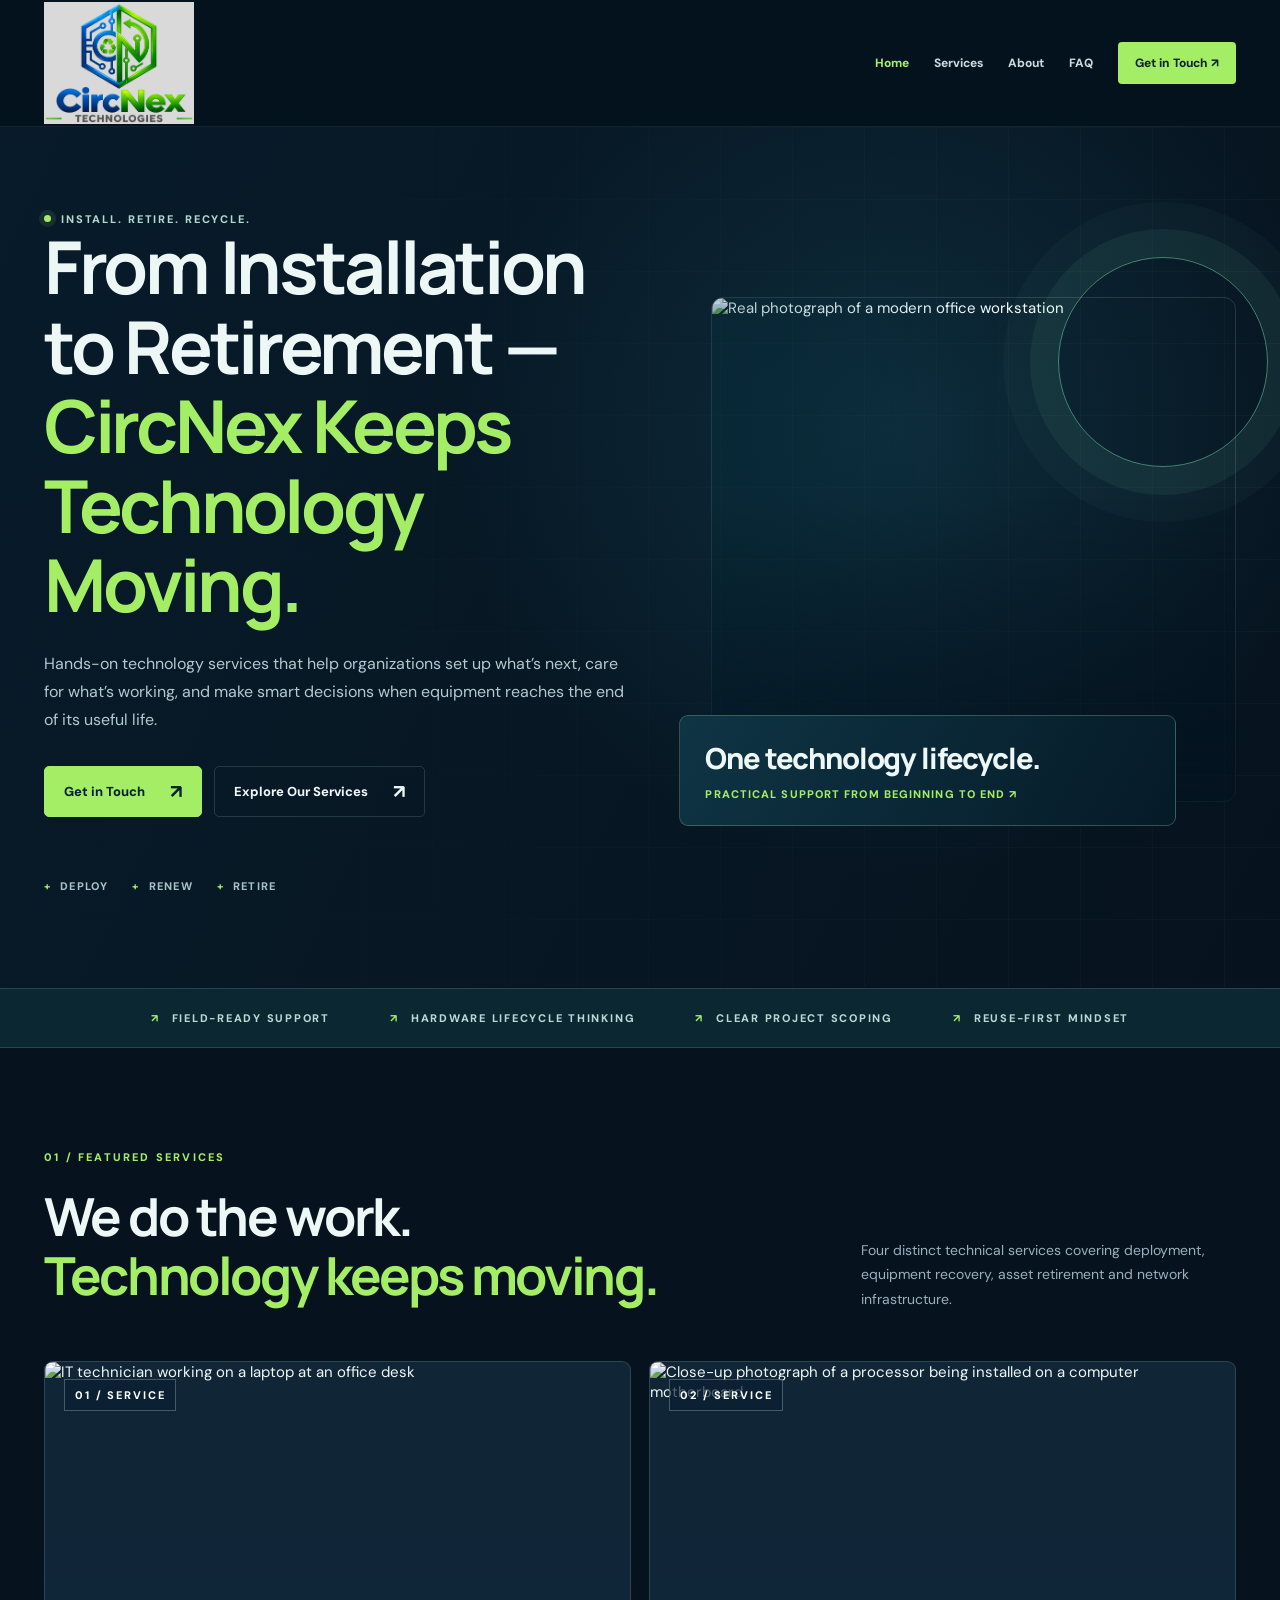
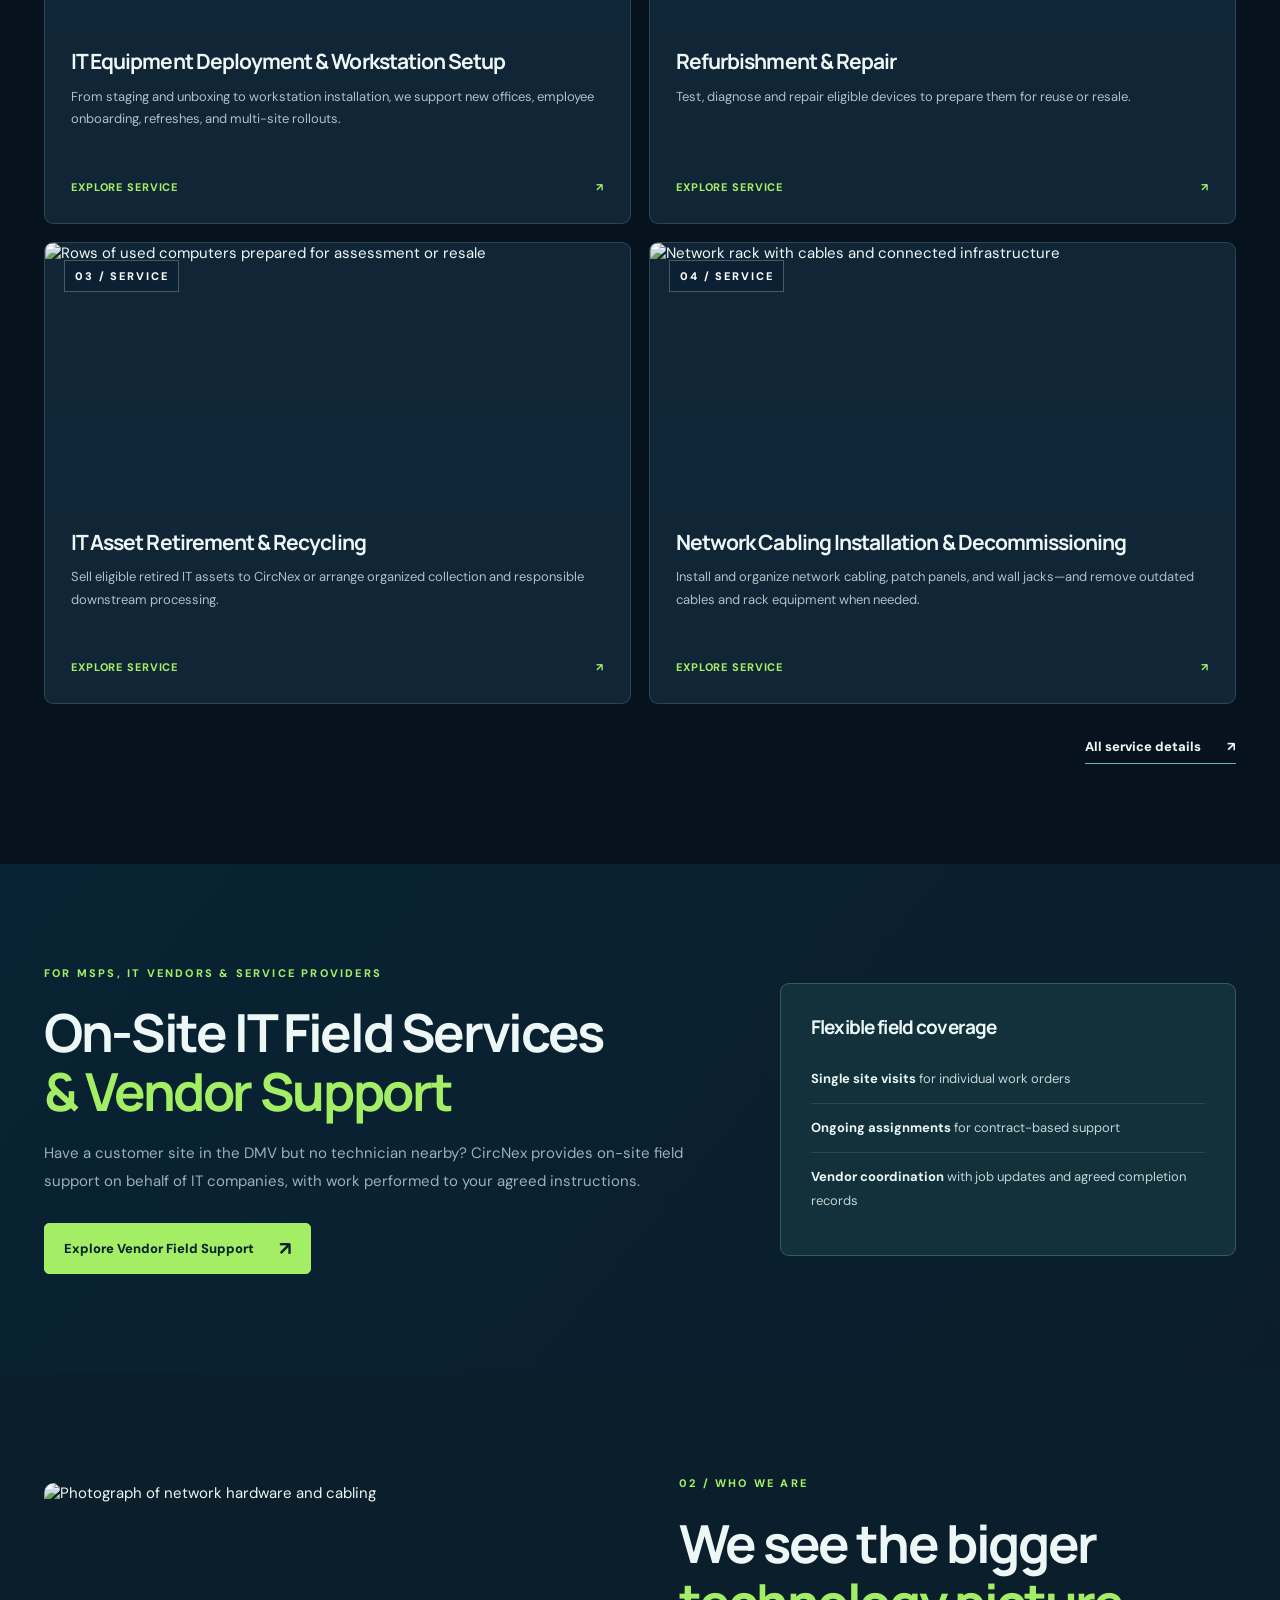
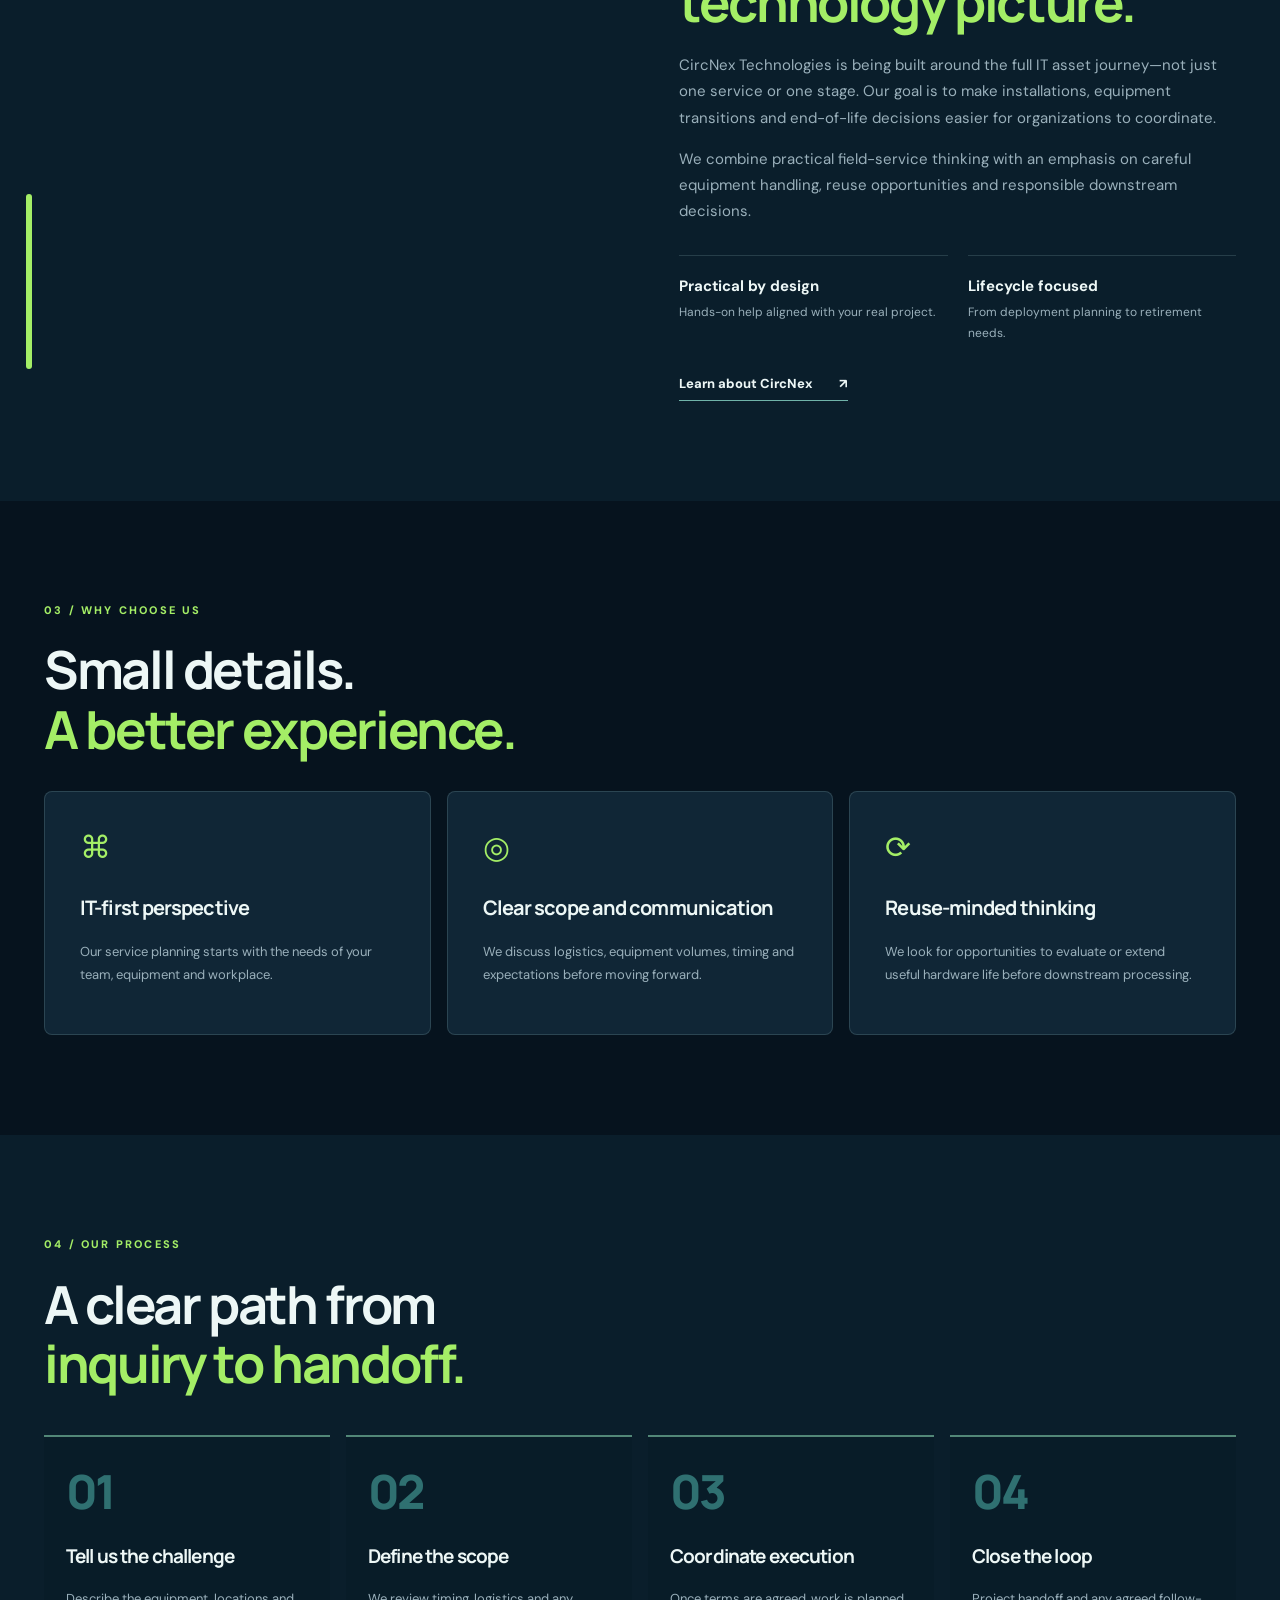
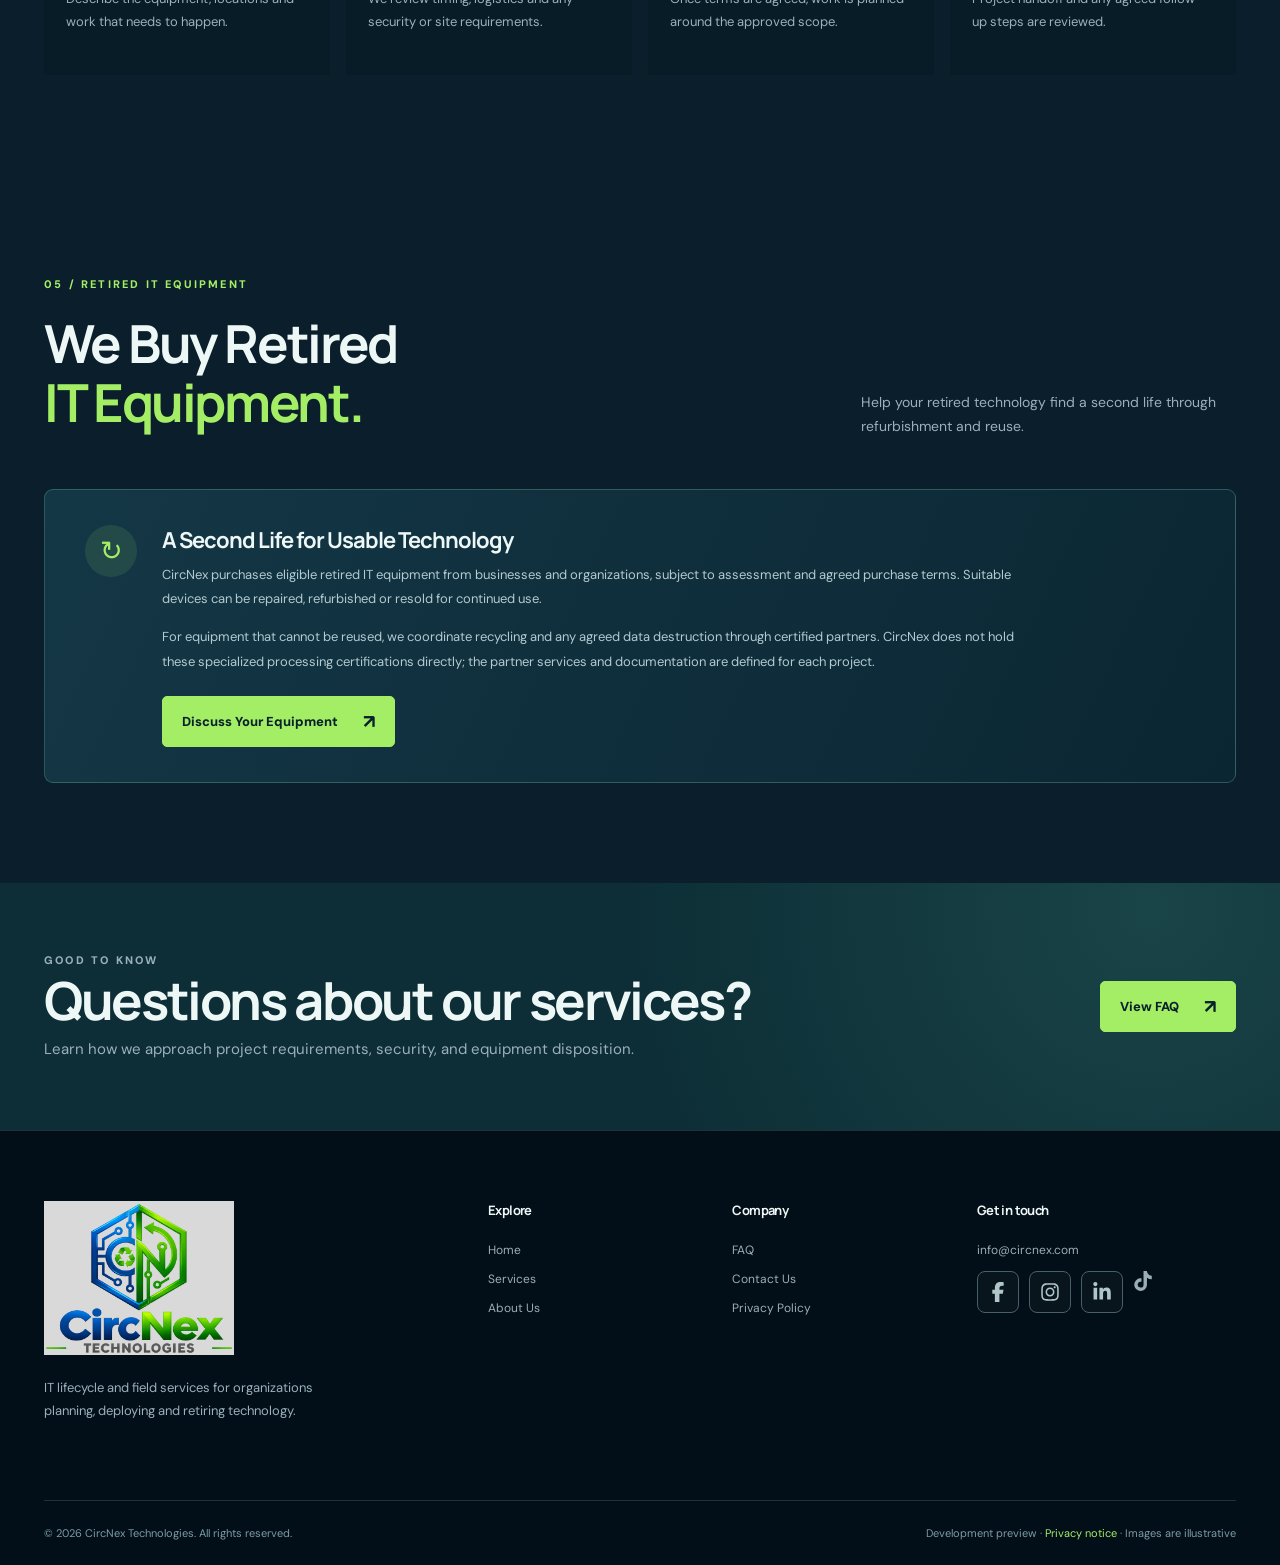
==== commit 39411df5: "Add non-clickable TikTok icon placeholder to footer" ====
--- a/index.html
+++ b/index.html
@@ -1,4 +1,4 @@
-<!doctype html><html lang="en"><head><meta charset="utf-8"><meta name="viewport" content="width=device-width, initial-scale=1"><meta name="theme-color" content="#06131e"><meta name="robots" content="noindex,nofollow"><meta name="description" content="CircNex Technologies offers IT equipment services, retired asset purchasing and local field support for MSPs and IT vendors in the DMV."><title>IT Lifecycle & Field Services | CircNex Technologies</title><link rel="icon" href="assets/favicon.svg" type="image/svg+xml"><link rel="preconnect" href="https://fonts.googleapis.com"><link rel="preconnect" href="https://fonts.gstatic.com" crossorigin><link rel="preconnect" href="https://images.unsplash.com" crossorigin><link href="https://fonts.googleapis.com/css2?family=DM+Sans:wght@400;500;600;700&family=Manrope:wght@400;500;600;700;800&display=swap" rel="stylesheet"><link rel="stylesheet" href="assets/redesign.css?v=20261120-social-icons"><script src="assets/redesign.js" defer></script></head><body><a class="skip" href="#main">Skip to content</a><header class="site-header"><div class="container nav-row"><a class="brand" href="index.html" aria-label="CircNex Technologies, homepage"><img src="assets/circnex-official-logo.svg?v=20261119-d9d9d9" class="brand-logo" alt="Original CircNex Technologies logo" width="125" height="103"></a><button class="menu-toggle" type="button" aria-label="Open menu" aria-controls="site-nav" aria-expanded="false"><span></span><span></span><span></span></button><nav class="site-nav" id="site-nav" aria-label="Main navigation"><a href="index.html" aria-current="page" class="current">Home</a><a href="services.html">Services</a><a href="about.html">About</a><a href="faq.html">FAQ</a><a class="nav-contact" href="contact.html">Get in Touch <span aria-hidden="true">↗</span></a></nav></div></header><main id="main"><section class="hero"><div class="container hero-layout"><div><span class="eyebrow">INSTALL. RETIRE. RECYCLE.</span><h1>From Installation to Retirement — <span class="accent">CircNex Keeps Technology Moving.</span></h1><p class="hero-copy">Hands-on technology services that help organizations set up what’s next, care for what’s working, and make smart decisions when equipment reaches the end of its useful life.</p><div class="hero-ctas"><a href="contact.html" class="btn btn-primary">Get in Touch <span class="btn-arrow">↗</span></a><a href="services.html" class="btn">Explore Our Services <span class="btn-arrow">↗</span></a></div><div class="hero-tags"><span>Deploy</span><span>Renew</span><span>Retire</span></div></div><div class="hero-photo"><img src="https://images.unsplash.com/photo-1746021535489-00edc5efb203?auto=format&fit=crop&w=1300&q=82" alt="Real photograph of a modern office workstation" width="900" height="1100" fetchpriority="high"><span class="hero-ring" aria-hidden="true"></span><div class="hero-float"><strong>One technology lifecycle.</strong><span>Practical support from beginning to end ↗</span></div></div></div></section>
+<!doctype html><html lang="en"><head><meta charset="utf-8"><meta name="viewport" content="width=device-width, initial-scale=1"><meta name="theme-color" content="#06131e"><meta name="robots" content="noindex,nofollow"><meta name="description" content="CircNex Technologies offers IT equipment services, retired asset purchasing and local field support for MSPs and IT vendors in the DMV."><title>IT Lifecycle & Field Services | CircNex Technologies</title><link rel="icon" href="assets/favicon.svg" type="image/svg+xml"><link rel="preconnect" href="https://fonts.googleapis.com"><link rel="preconnect" href="https://fonts.gstatic.com" crossorigin><link rel="preconnect" href="https://images.unsplash.com" crossorigin><link href="https://fonts.googleapis.com/css2?family=DM+Sans:wght@400;500;600;700&family=Manrope:wght@400;500;600;700;800&display=swap" rel="stylesheet"><link rel="stylesheet" href="assets/redesign.css?v=20261120-tiktok-preview"><script src="assets/redesign.js" defer></script></head><body><a class="skip" href="#main">Skip to content</a><header class="site-header"><div class="container nav-row"><a class="brand" href="index.html" aria-label="CircNex Technologies, homepage"><img src="assets/circnex-official-logo.svg?v=20261119-d9d9d9" class="brand-logo" alt="Original CircNex Technologies logo" width="125" height="103"></a><button class="menu-toggle" type="button" aria-label="Open menu" aria-controls="site-nav" aria-expanded="false"><span></span><span></span><span></span></button><nav class="site-nav" id="site-nav" aria-label="Main navigation"><a href="index.html" aria-current="page" class="current">Home</a><a href="services.html">Services</a><a href="about.html">About</a><a href="faq.html">FAQ</a><a class="nav-contact" href="contact.html">Get in Touch <span aria-hidden="true">↗</span></a></nav></div></header><main id="main"><section class="hero"><div class="container hero-layout"><div><span class="eyebrow">INSTALL. RETIRE. RECYCLE.</span><h1>From Installation to Retirement — <span class="accent">CircNex Keeps Technology Moving.</span></h1><p class="hero-copy">Hands-on technology services that help organizations set up what’s next, care for what’s working, and make smart decisions when equipment reaches the end of its useful life.</p><div class="hero-ctas"><a href="contact.html" class="btn btn-primary">Get in Touch <span class="btn-arrow">↗</span></a><a href="services.html" class="btn">Explore Our Services <span class="btn-arrow">↗</span></a></div><div class="hero-tags"><span>Deploy</span><span>Renew</span><span>Retire</span></div></div><div class="hero-photo"><img src="https://images.unsplash.com/photo-1746021535489-00edc5efb203?auto=format&fit=crop&w=1300&q=82" alt="Real photograph of a modern office workstation" width="900" height="1100" fetchpriority="high"><span class="hero-ring" aria-hidden="true"></span><div class="hero-float"><strong>One technology lifecycle.</strong><span>Practical support from beginning to end ↗</span></div></div></div></section>
 <section class="stats-strip"><div class="container stats-row"><span>Field-ready support</span><span>Hardware lifecycle thinking</span><span>Clear project scoping</span><span>Reuse-first mindset</span></div></section>
 <section class="section" id="services"><div class="container"><div class="section-intro"><div><p class="kicker">01 / FEATURED SERVICES</p><h2>We do the work.<br><span class="accent">Technology keeps moving.</span></h2></div><p>Four distinct technical services covering deployment, equipment recovery, asset retirement and network infrastructure.</p></div><div class="service-grid"><a class="service-card" href="services.html#deployment"><div class="service-photo"><img src="https://images.unsplash.com/photo-1709102884400-b50ca1a12bc3?auto=format&fit=crop&w=1200&q=78" alt="IT technician working on a laptop at an office desk" width="800" height="520" loading="lazy" decoding="async"><span class="service-number">01 / SERVICE</span></div><div class="service-body"><h3>IT Equipment Deployment &amp; Workstation Setup</h3><p>From staging and unboxing to workstation installation, we support new offices, employee onboarding, refreshes, and multi-site rollouts.</p><span class="service-bottom">Explore service <span aria-hidden="true">↗</span></span></div></a><a class="service-card" href="services.html#refurbishment"><div class="service-photo"><img src="https://images.unsplash.com/photo-1756801370266-f589801cedc3?auto=format&fit=crop&w=1200&q=78" alt="Close-up photograph of a processor being installed on a computer motherboard" width="800" height="520" loading="lazy" decoding="async"><span class="service-number">02 / SERVICE</span></div><div class="service-body"><h3>Refurbishment & Repair</h3><p>Test, diagnose and repair eligible devices to prepare them for reuse or resale.</p><span class="service-bottom">Explore service <span aria-hidden="true">↗</span></span></div></a><a class="service-card" href="services.html#itad"><div class="service-photo"><img src="https://images.unsplash.com/photo-1689236673605-e5d95a9c450c?auto=format&fit=crop&w=1200&q=78" alt="Rows of used computers prepared for assessment or resale" width="800" height="520" loading="lazy" decoding="async"><span class="service-number">03 / SERVICE</span></div><div class="service-body"><h3>IT Asset Retirement & Recycling</h3><p>Sell eligible retired IT assets to CircNex or arrange organized collection and responsible downstream processing.</p><span class="service-bottom">Explore service <span aria-hidden="true">↗</span></span></div></a><a class="service-card" href="services.html#decommissioning"><div class="service-photo"><img src="https://images.unsplash.com/photo-1698668975271-2ba9a323be6b?auto=format&fit=crop&w=1200&q=78" alt="Network rack with cables and connected infrastructure" width="800" height="520" loading="lazy" decoding="async"><span class="service-number">04 / SERVICE</span></div><div class="service-body"><h3>Network Cabling Installation &amp; Decommissioning</h3><p>Install and organize network cabling, patch panels, and wall jacks—and remove outdated cables and rack equipment when needed.</p><span class="service-bottom">Explore service <span aria-hidden="true">↗</span></span></div></a></div><div style="margin-top:32px;text-align:right"><a href="services.html" class="text-link">All service details <span>↗</span></a></div></div></section>
 <section class="section field-support-section" id="field-services"><div class="container field-support-layout"><div><p class="kicker">FOR MSPs, IT VENDORS &amp; SERVICE PROVIDERS</p><h2>On-Site IT Field Services<br><span class="accent">&amp; Vendor Support</span></h2><p>Have a customer site in the DMV but no technician nearby? CircNex provides on-site field support on behalf of IT companies, with work performed to your agreed instructions.</p><a class="btn btn-primary" href="services.html#field-services">Explore Vendor Field Support <span class="btn-arrow" aria-hidden="true">↗</span></a></div><div class="field-support-facts"><h3>Flexible field coverage</h3><p><strong>Single site visits</strong> for individual work orders</p><p><strong>Ongoing assignments</strong> for contract-based support</p><p><strong>Vendor coordination</strong> with job updates and agreed completion records</p></div></div></section>
@@ -6,4 +6,4 @@
 <section class="section"><div class="container"><p class="kicker">03 / WHY CHOOSE US</p><h2>Small details.<br><span class="accent">A better experience.</span></h2><div class="reason-grid"><article class="reason-card"><span class="reason-icon">⌘</span><h3>IT-first perspective</h3><p>Our service planning starts with the needs of your team, equipment and workplace.</p></article><article class="reason-card"><span class="reason-icon">◎</span><h3>Clear scope and communication</h3><p>We discuss logistics, equipment volumes, timing and expectations before moving forward.</p></article><article class="reason-card"><span class="reason-icon">⟳</span><h3>Reuse-minded thinking</h3><p>We look for opportunities to evaluate or extend useful hardware life before downstream processing.</p></article></div></div></section>
 <section class="section section-soft"><div class="container"><p class="kicker">04 / OUR PROCESS</p><h2>A clear path from<br><span class="accent">inquiry to handoff.</span></h2><div class="process-grid"><article class="process-card"><div class="number">01</div><h3>Tell us the challenge</h3><p>Describe the equipment, locations and work that needs to happen.</p></article><article class="process-card"><div class="number">02</div><h3>Define the scope</h3><p>We review timing, logistics and any security or site requirements.</p></article><article class="process-card"><div class="number">03</div><h3>Coordinate execution</h3><p>Once terms are agreed, work is planned around the approved scope.</p></article><article class="process-card"><div class="number">04</div><h3>Close the loop</h3><p>Project handoff and any agreed follow-up steps are reviewed.</p></article></div></div></section>
 <section class="section section-soft" id="retired-equipment"><div class="container"><div class="section-intro"><div><p class="kicker">05 / RETIRED IT EQUIPMENT</p><h2>We Buy Retired<br><span class="accent">IT Equipment.</span></h2></div><p>Help your retired technology find a second life through refurbishment and reuse.</p></div><div class="partner-panel equipment-purchase-panel"><span aria-hidden="true">↻</span><div><h3>A Second Life for Usable Technology</h3><p>CircNex purchases eligible retired IT equipment from businesses and organizations, subject to assessment and agreed purchase terms. Suitable devices can be repaired, refurbished or resold for continued use.</p><p>For equipment that cannot be reused, we coordinate recycling and any agreed data destruction through certified partners. CircNex does not hold these specialized processing certifications directly; the partner services and documentation are defined for each project.</p><a class="btn btn-primary" href="contact.html">Discuss Your Equipment <span class="btn-arrow" aria-hidden="true">↗</span></a></div></div></div></section>
-<section class="section-cta"><div class="container cta-row"><div><p class="kicker">GOOD TO KNOW</p><h2>Questions about our services?</h2><p>Learn how we approach project requirements, security, and equipment disposition.</p></div><a class="btn btn-primary" href="faq.html">View FAQ <span class="btn-arrow">↗</span></a></div></section></main><footer class="footer"><div class="container"><div class="footer-grid"><div class="footer-about"><a class="brand" href="index.html" aria-label="CircNex Technologies, homepage"><img src="assets/circnex-official-logo.svg?v=20261119-d9d9d9" class="brand-logo" alt="CircNex Technologies" width="180" height="148"></a><p>IT lifecycle and field services for organizations planning, deploying and retiring technology.</p></div><div class="footer-column"><h4>Explore</h4><a href="index.html">Home</a><a href="services.html">Services</a><a href="about.html">About Us</a></div><div class="footer-column"><h4>Company</h4><a href="faq.html">FAQ</a><a href="contact.html">Contact Us</a><a href="privacy.html">Privacy Policy</a></div><div class="footer-column"><h4>Get in touch</h4><a href="mailto:info@circnex.com">info@circnex.com</a><div class="social-preview" aria-label="CircNex Technologies social media profiles"><a href="https://www.facebook.com/share/1C1Cdq6oa3/?mibextid=wwXIfr" title="Facebook" target="_blank" rel="noopener noreferrer" aria-label="CircNex Technologies on Facebook"><svg class="social-icon" viewBox="0 0 320 512" xmlns="http://www.w3.org/2000/svg" aria-hidden="true" focusable="false"><path d="M80 299.3V512H196V299.3h86.5l18-97.8H196V166.9c0-51.7 20.3-71.5 72.7-71.5c16.3 0 29.4 .4 37 1.2V7.9C291.4 4 256.4 0 236.2 0C129.3 0 80 50.5 80 159.4v42.1H14v97.8H80z"/></svg></a><a href="https://www.instagram.com/circnextechnologies?jplx=MXM5Z2I0eDNxc2s0MA==" title="Instagram" target="_blank" rel="noopener noreferrer" aria-label="CircNex Technologies on Instagram"><svg class="social-icon" viewBox="0 0 448 512" xmlns="http://www.w3.org/2000/svg" aria-hidden="true" focusable="false"><path d="M224.1 141c-63.6 0-114.9 51.3-114.9 114.9s51.3 114.9 114.9 114.9S339 319.5 339 255.9 287.7 141 224.1 141zm0 189.6c-41.1 0-74.7-33.5-74.7-74.7s33.5-74.7 74.7-74.7 74.7 33.5 74.7 74.7-33.6 74.7-74.7 74.7zm146.4-194.3c0 14.9-12 26.8-26.8 26.8-14.9 0-26.8-12-26.8-26.8s12-26.8 26.8-26.8 26.8 12 26.8 26.8zm76.1 27.2c-1.7-35.9-9.9-67.7-36.2-93.9-26.2-26.2-58-34.4-93.9-36.2-37-2.1-147.9-2.1-184.9 0-35.8 1.7-67.6 9.9-93.9 36.1s-34.4 58-36.2 93.9c-2.1 37-2.1 147.9 0 184.9 1.7 35.9 9.9 67.7 36.2 93.9s58 34.4 93.9 36.2c37 2.1 147.9 2.1 184.9 0 35.9-1.7 67.7-9.9 93.9-36.2 26.2-26.2 34.4-58 36.2-93.9 2.1-37 2.1-147.8 0-184.8zM398.8 388c-7.8 19.6-22.9 34.7-42.6 42.6-29.5 11.7-99.5 9-132.1 9s-102.7 2.6-132.1-9c-19.6-7.8-34.7-22.9-42.6-42.6-11.7-29.5-9-99.5-9-132.1s-2.6-102.7 9-132.1c7.8-19.6 22.9-34.7 42.6-42.6 29.5-11.7 99.5-9 132.1-9s102.7-2.6 132.1 9c19.6 7.8 34.7 22.9 42.6 42.6 11.7 29.5 9 99.5 9 132.1s2.7 102.7-9 132.1z"/></svg></a><a href="https://www.linkedin.com/in/circnex-technologies-577191451?utm_source=share_via&amp;utm_content=profile&amp;utm_medium=member_ios" title="LinkedIn" target="_blank" rel="noopener noreferrer" aria-label="CircNex Technologies on LinkedIn"><svg class="social-icon" viewBox="0 0 448 512" xmlns="http://www.w3.org/2000/svg" aria-hidden="true" focusable="false"><path d="M100.28 448H7.4V148.9h92.88zM53.79 108.1C24.09 108.1 0 83.5 0 53.8a53.79 53.79 0 0 1 107.58 0c0 29.7-24.1 54.3-53.79 54.3zM447.9 448h-92.68V302.4c0-34.7-.7-79.2-48.29-79.2-48.29 0-55.69 37.7-55.69 76.7V448h-92.78V148.9h89.08v40.8h1.3c12.4-23.5 42.69-48.3 87.88-48.3 94 0 111.28 61.9 111.28 142.3V448z"/></svg></a></div></div></div><div class="footer-bottom"><span>© <span data-year>2026</span> CircNex Technologies. All rights reserved.</span><span>Development preview · <a href="privacy.html">Privacy notice</a> · Images are illustrative</span></div></div></footer></body></html>+<section class="section-cta"><div class="container cta-row"><div><p class="kicker">GOOD TO KNOW</p><h2>Questions about our services?</h2><p>Learn how we approach project requirements, security, and equipment disposition.</p></div><a class="btn btn-primary" href="faq.html">View FAQ <span class="btn-arrow">↗</span></a></div></section></main><footer class="footer"><div class="container"><div class="footer-grid"><div class="footer-about"><a class="brand" href="index.html" aria-label="CircNex Technologies, homepage"><img src="assets/circnex-official-logo.svg?v=20261119-d9d9d9" class="brand-logo" alt="CircNex Technologies" width="180" height="148"></a><p>IT lifecycle and field services for organizations planning, deploying and retiring technology.</p></div><div class="footer-column"><h4>Explore</h4><a href="index.html">Home</a><a href="services.html">Services</a><a href="about.html">About Us</a></div><div class="footer-column"><h4>Company</h4><a href="faq.html">FAQ</a><a href="contact.html">Contact Us</a><a href="privacy.html">Privacy Policy</a></div><div class="footer-column"><h4>Get in touch</h4><a href="mailto:info@circnex.com">info@circnex.com</a><div class="social-preview" aria-label="CircNex Technologies social media profiles"><a href="https://www.facebook.com/share/1C1Cdq6oa3/?mibextid=wwXIfr" title="Facebook" target="_blank" rel="noopener noreferrer" aria-label="CircNex Technologies on Facebook"><svg class="social-icon" viewBox="0 0 320 512" xmlns="http://www.w3.org/2000/svg" aria-hidden="true" focusable="false"><path d="M80 299.3V512H196V299.3h86.5l18-97.8H196V166.9c0-51.7 20.3-71.5 72.7-71.5c16.3 0 29.4 .4 37 1.2V7.9C291.4 4 256.4 0 236.2 0C129.3 0 80 50.5 80 159.4v42.1H14v97.8H80z"/></svg></a><a href="https://www.instagram.com/circnextechnologies?jplx=MXM5Z2I0eDNxc2s0MA==" title="Instagram" target="_blank" rel="noopener noreferrer" aria-label="CircNex Technologies on Instagram"><svg class="social-icon" viewBox="0 0 448 512" xmlns="http://www.w3.org/2000/svg" aria-hidden="true" focusable="false"><path d="M224.1 141c-63.6 0-114.9 51.3-114.9 114.9s51.3 114.9 114.9 114.9S339 319.5 339 255.9 287.7 141 224.1 141zm0 189.6c-41.1 0-74.7-33.5-74.7-74.7s33.5-74.7 74.7-74.7 74.7 33.5 74.7 74.7-33.6 74.7-74.7 74.7zm146.4-194.3c0 14.9-12 26.8-26.8 26.8-14.9 0-26.8-12-26.8-26.8s12-26.8 26.8-26.8 26.8 12 26.8 26.8zm76.1 27.2c-1.7-35.9-9.9-67.7-36.2-93.9-26.2-26.2-58-34.4-93.9-36.2-37-2.1-147.9-2.1-184.9 0-35.8 1.7-67.6 9.9-93.9 36.1s-34.4 58-36.2 93.9c-2.1 37-2.1 147.9 0 184.9 1.7 35.9 9.9 67.7 36.2 93.9s58 34.4 93.9 36.2c37 2.1 147.9 2.1 184.9 0 35.9-1.7 67.7-9.9 93.9-36.2 26.2-26.2 34.4-58 36.2-93.9 2.1-37 2.1-147.8 0-184.8zM398.8 388c-7.8 19.6-22.9 34.7-42.6 42.6-29.5 11.7-99.5 9-132.1 9s-102.7 2.6-132.1-9c-19.6-7.8-34.7-22.9-42.6-42.6-11.7-29.5-9-99.5-9-132.1s-2.6-102.7 9-132.1c7.8-19.6 22.9-34.7 42.6-42.6 29.5-11.7 99.5-9 132.1-9s102.7-2.6 132.1 9c19.6 7.8 34.7 22.9 42.6 42.6 11.7 29.5 9 99.5 9 132.1s2.7 102.7-9 132.1z"/></svg></a><a href="https://www.linkedin.com/in/circnex-technologies-577191451?utm_source=share_via&amp;utm_content=profile&amp;utm_medium=member_ios" title="LinkedIn" target="_blank" rel="noopener noreferrer" aria-label="CircNex Technologies on LinkedIn"><svg class="social-icon" viewBox="0 0 448 512" xmlns="http://www.w3.org/2000/svg" aria-hidden="true" focusable="false"><path d="M100.28 448H7.4V148.9h92.88zM53.79 108.1C24.09 108.1 0 83.5 0 53.8a53.79 53.79 0 0 1 107.58 0c0 29.7-24.1 54.3-53.79 54.3zM447.9 448h-92.68V302.4c0-34.7-.7-79.2-48.29-79.2-48.29 0-55.69 37.7-55.69 76.7V448h-92.78V148.9h89.08v40.8h1.3c12.4-23.5 42.69-48.3 87.88-48.3 94 0 111.28 61.9 111.28 142.3V448z"/></svg></a><span class="social-placeholder" title="TikTok profile link coming soon" role="img" aria-label="TikTok profile link coming soon"><svg class="social-icon" viewBox="0 0 448 512" xmlns="http://www.w3.org/2000/svg" aria-hidden="true" focusable="false"><path d="M448,209.91a210.06,210.06,0,0,1-122.77-39.25V349.38A162.55,162.55,0,1,1,185,188.31V278.2a74.62,74.62,0,1,0,52.23,71.18V0l88,0a121.18,121.18,0,0,0,1.86,22.17h0A122.18,122.18,0,0,0,381,102.39a121.43,121.43,0,0,0,67,20.14Z"/></svg></span></div></div></div><div class="footer-bottom"><span>© <span data-year>2026</span> CircNex Technologies. All rights reserved.</span><span>Development preview · <a href="privacy.html">Privacy notice</a> · Images are illustrative</span></div></div></footer></body></html>
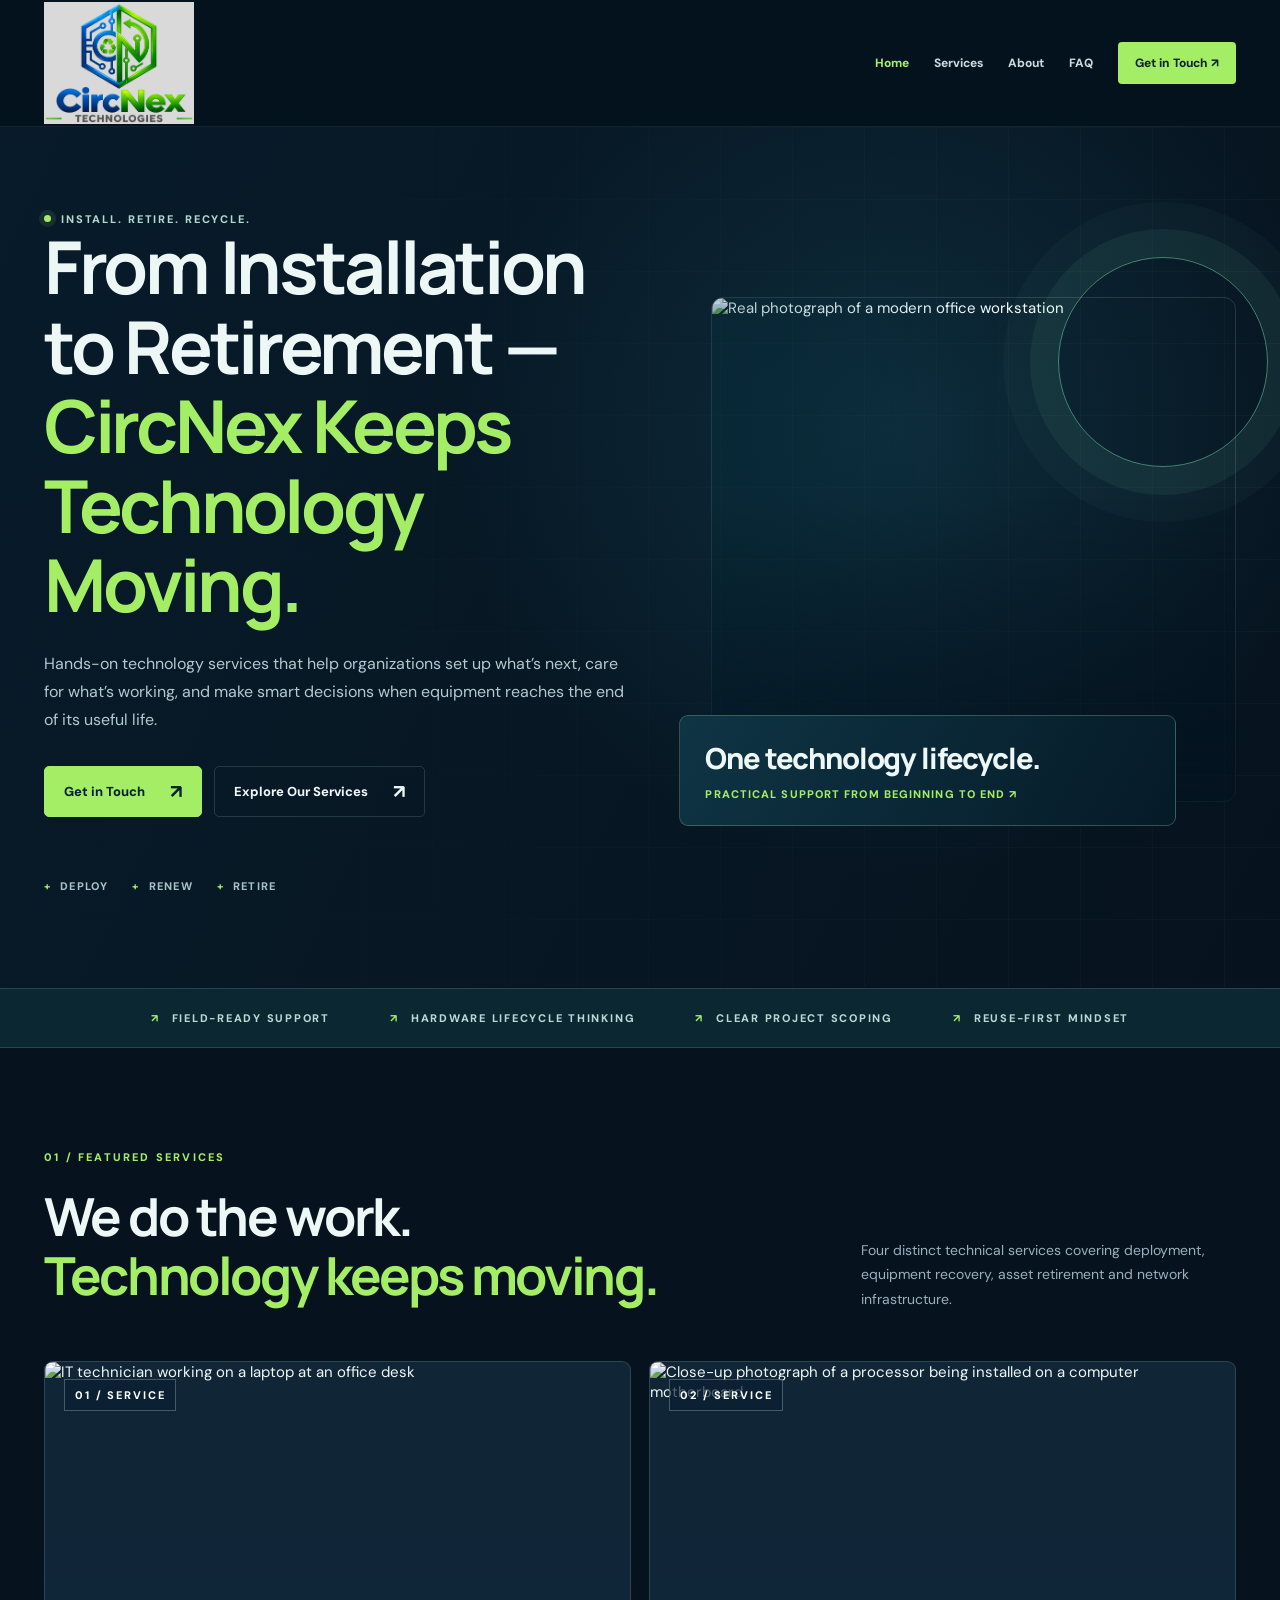
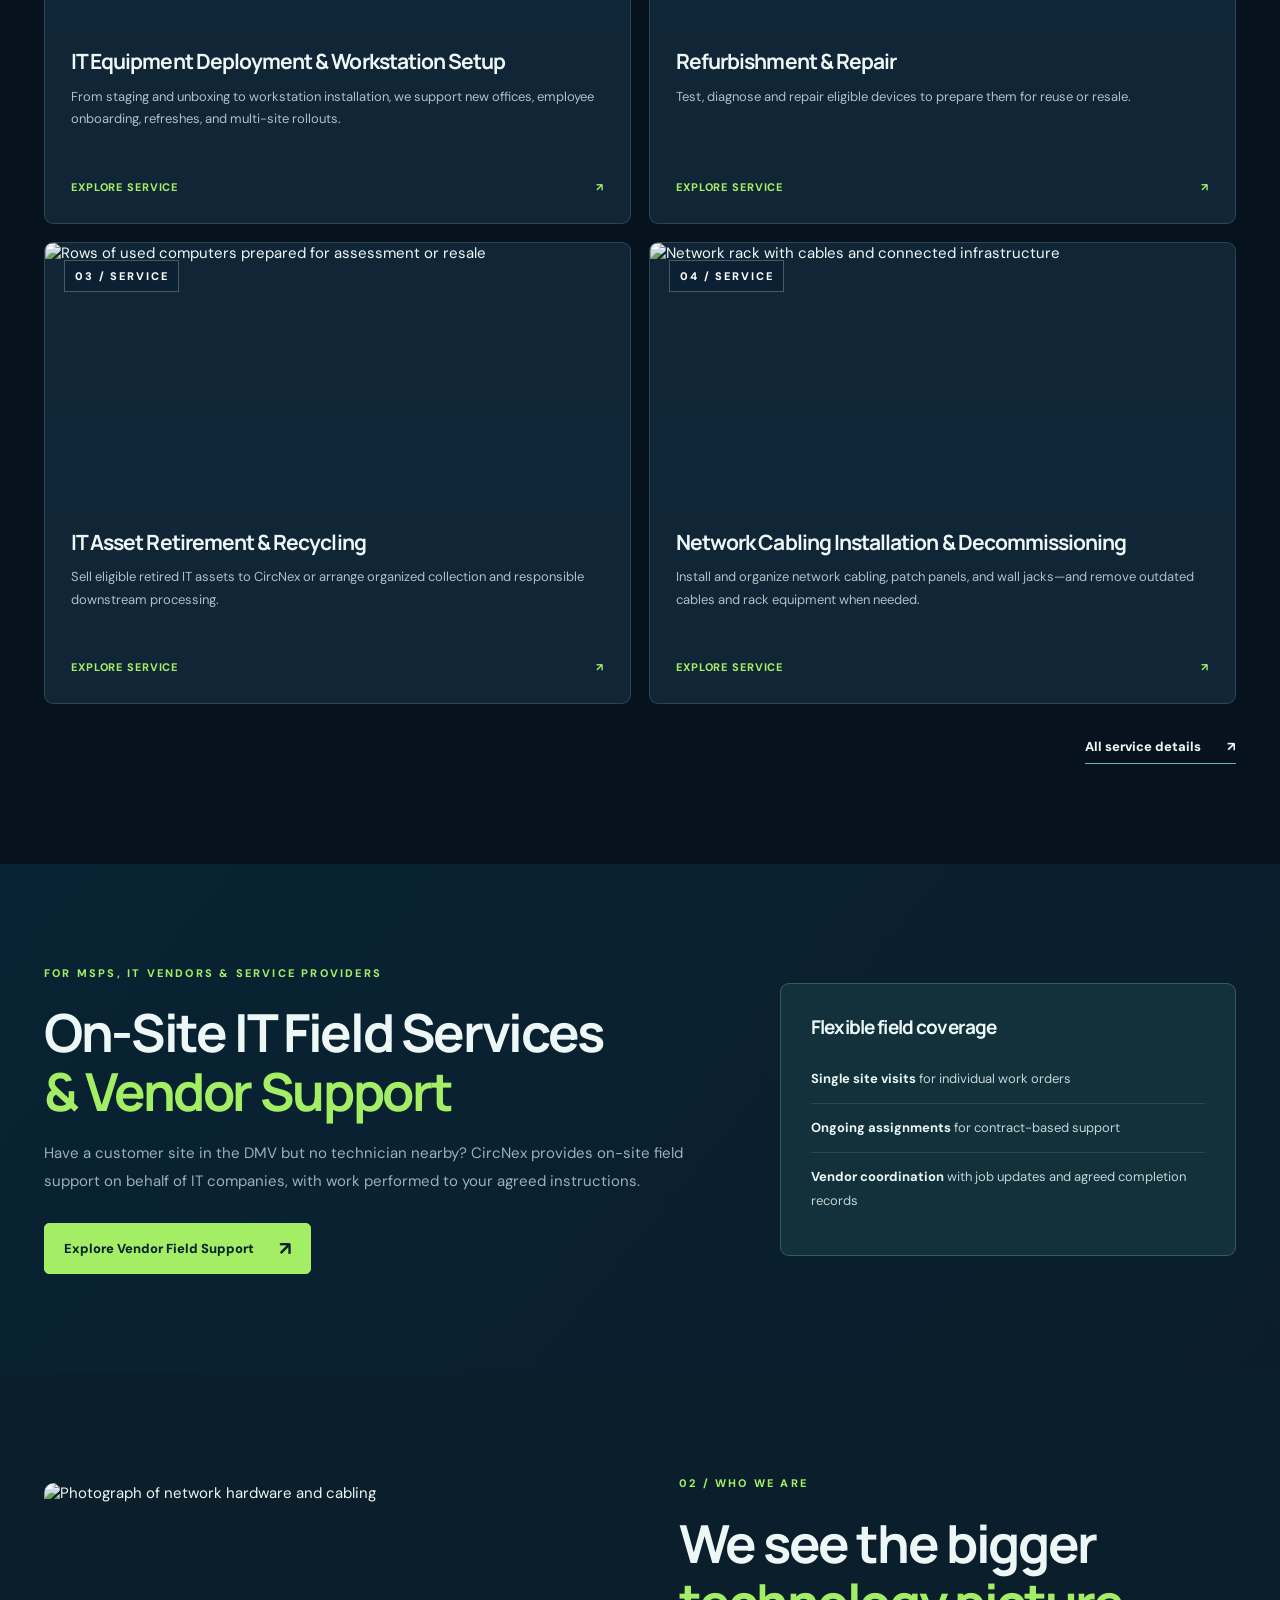
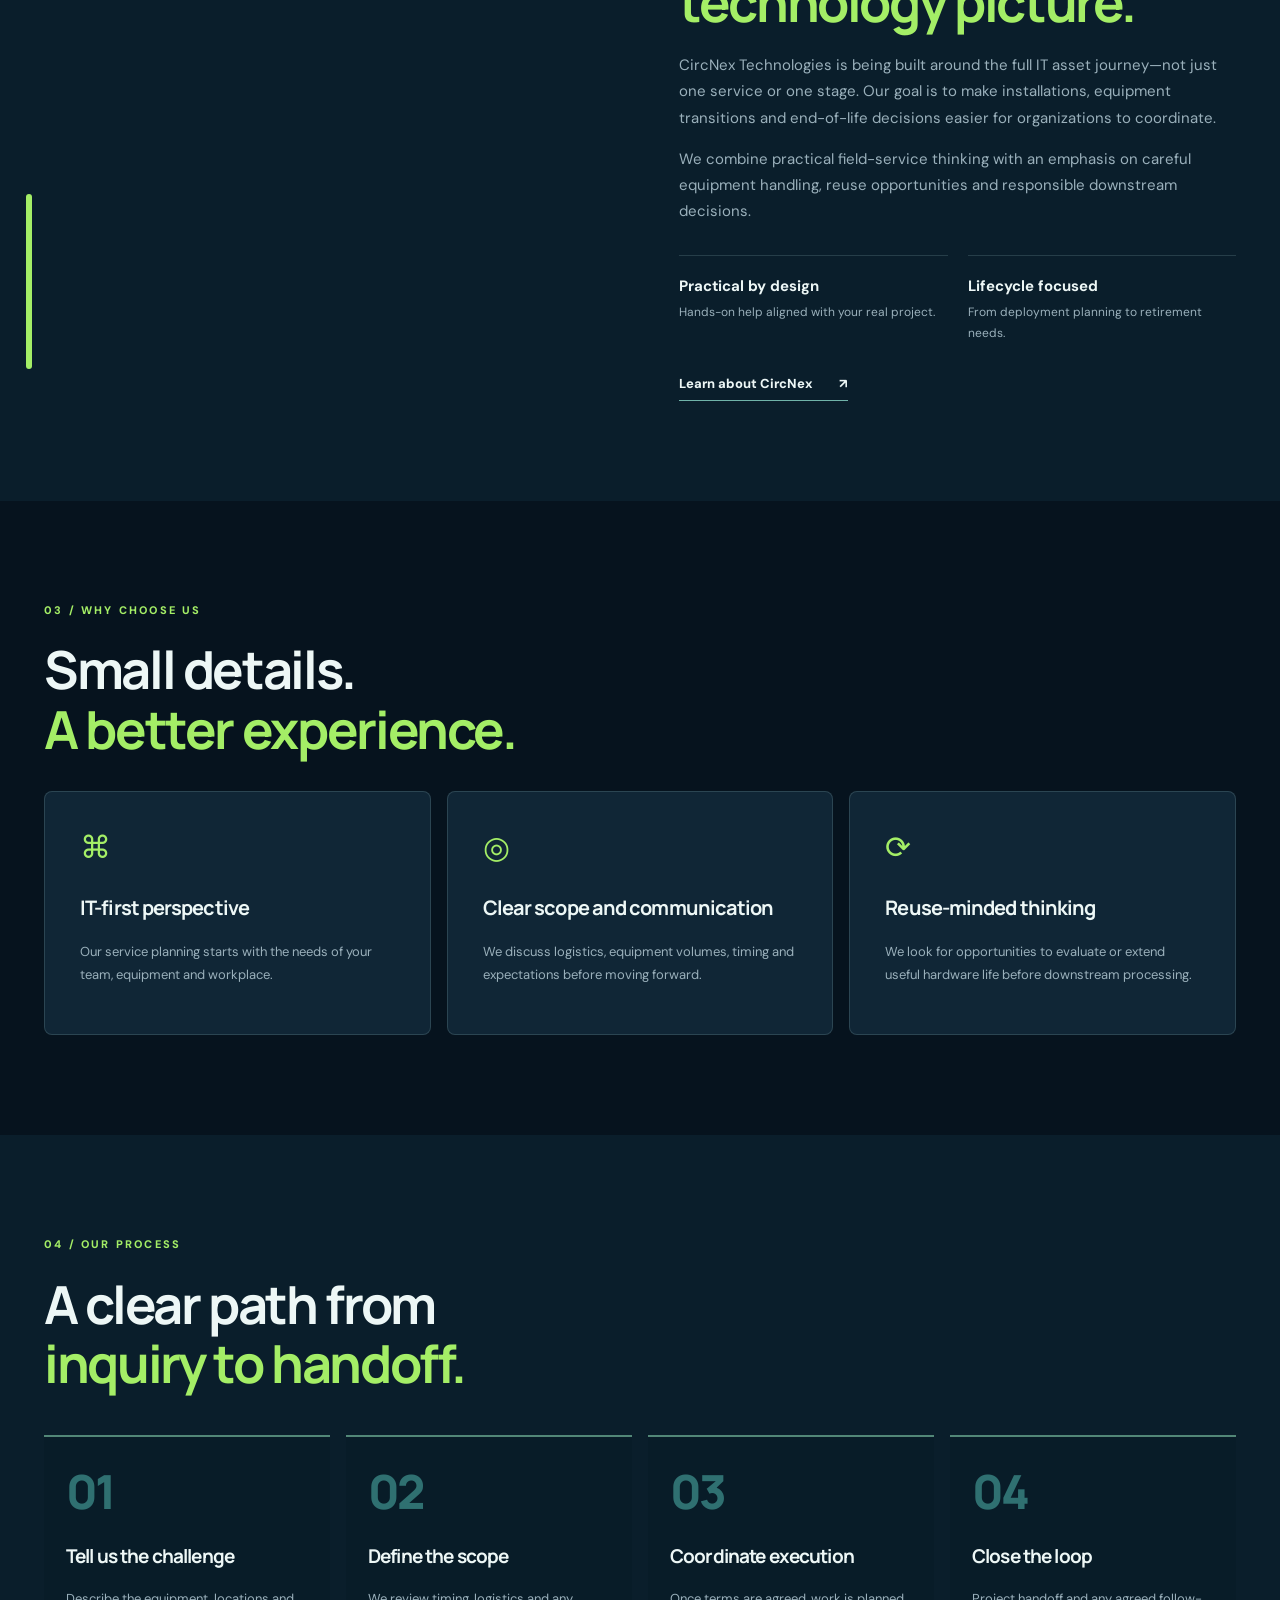
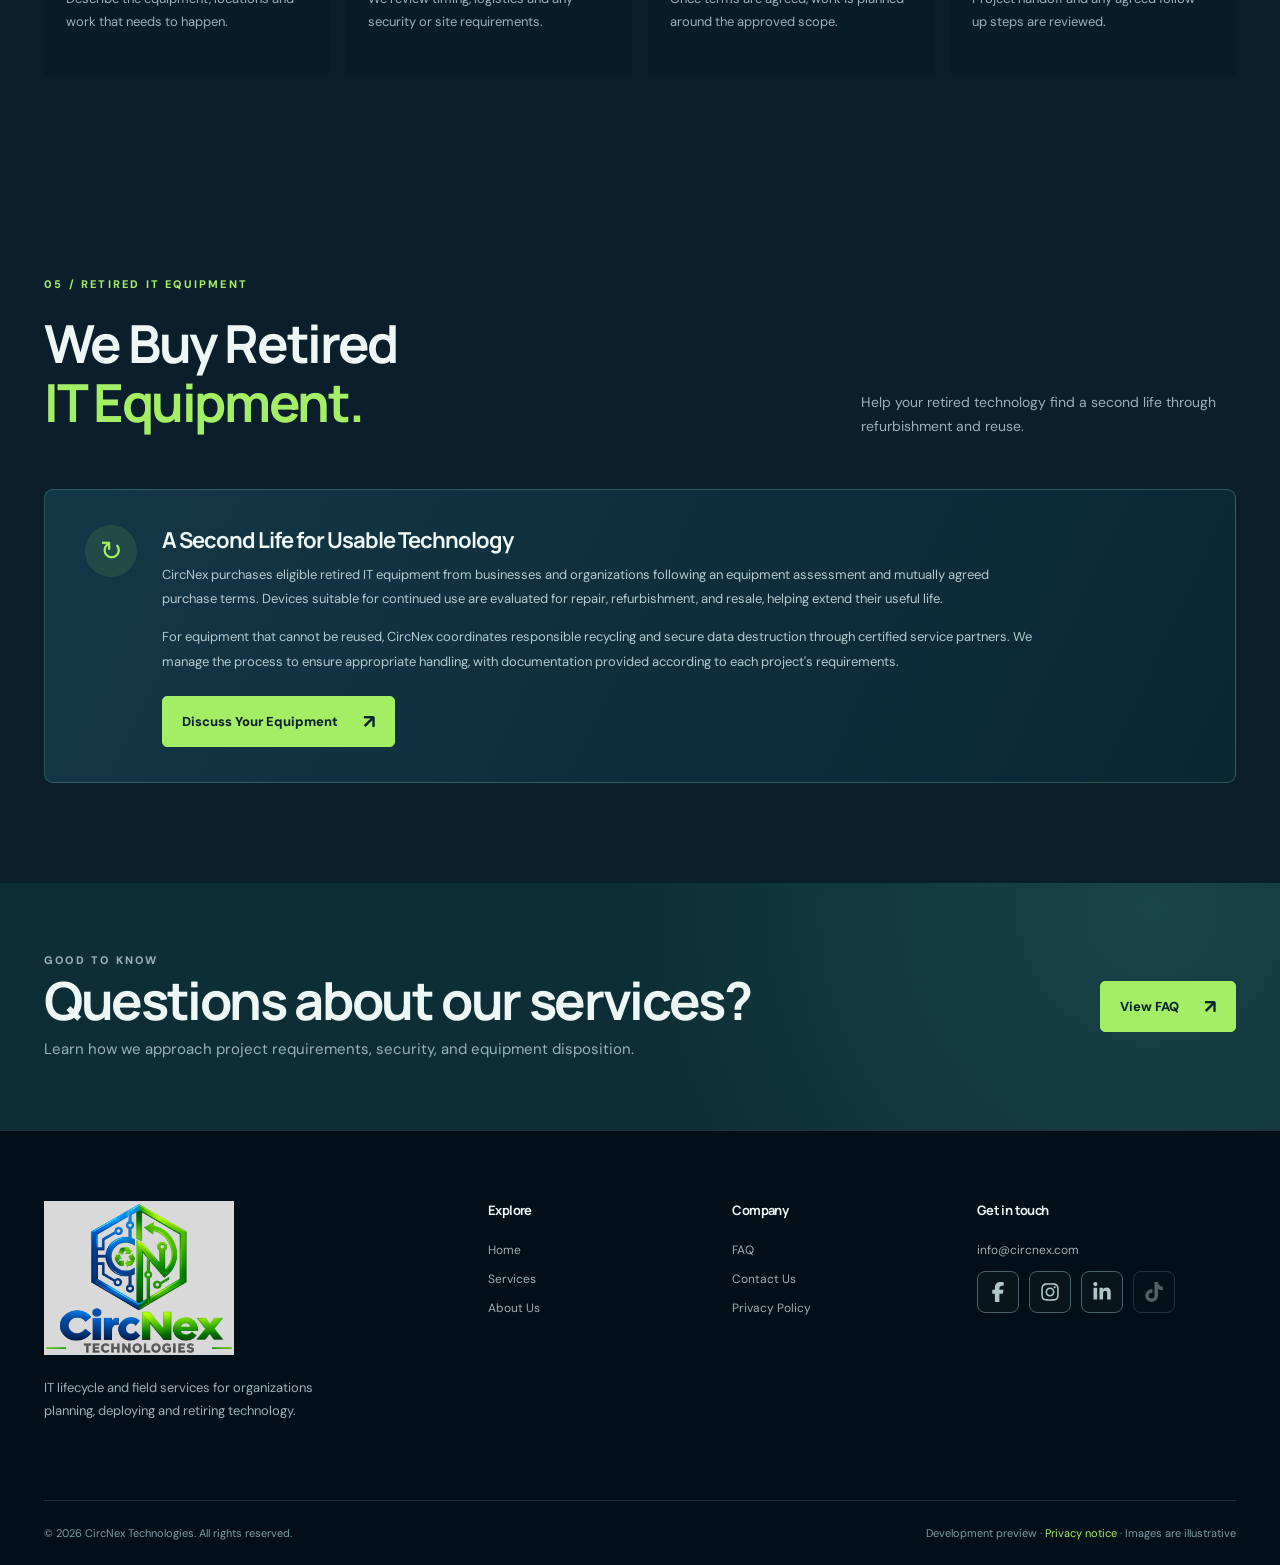
==== commit 21d57f20: "Refine retired equipment purchasing and certified partner wording on homepage" ====
--- a/index.html
+++ b/index.html
@@ -5,5 +5,5 @@
 <section class="section section-soft"><div class="container about-grid"><div class="about-image"><img src="https://images.unsplash.com/photo-1698668975271-2ba9a323be6b?auto=format&fit=crop&w=1200&q=78" alt="Photograph of network hardware and cabling" width="1000" height="1100" loading="lazy"></div><div class="about-copy"><p class="kicker">02 / WHO WE ARE</p><h2>We see the bigger<br><span class="accent">technology picture.</span></h2><p>CircNex Technologies is being built around the full IT asset journey—not just one service or one stage. Our goal is to make installations, equipment transitions and end-of-life decisions easier for organizations to coordinate.</p><p>We combine practical field-service thinking with an emphasis on careful equipment handling, reuse opportunities and responsible downstream decisions.</p><div class="mini-values"><div><strong>Practical by design</strong><span>Hands-on help aligned with your real project.</span></div><div><strong>Lifecycle focused</strong><span>From deployment planning to retirement needs.</span></div></div><a class="text-link" href="about.html">Learn about CircNex <span>↗</span></a></div></div></section>
 <section class="section"><div class="container"><p class="kicker">03 / WHY CHOOSE US</p><h2>Small details.<br><span class="accent">A better experience.</span></h2><div class="reason-grid"><article class="reason-card"><span class="reason-icon">⌘</span><h3>IT-first perspective</h3><p>Our service planning starts with the needs of your team, equipment and workplace.</p></article><article class="reason-card"><span class="reason-icon">◎</span><h3>Clear scope and communication</h3><p>We discuss logistics, equipment volumes, timing and expectations before moving forward.</p></article><article class="reason-card"><span class="reason-icon">⟳</span><h3>Reuse-minded thinking</h3><p>We look for opportunities to evaluate or extend useful hardware life before downstream processing.</p></article></div></div></section>
 <section class="section section-soft"><div class="container"><p class="kicker">04 / OUR PROCESS</p><h2>A clear path from<br><span class="accent">inquiry to handoff.</span></h2><div class="process-grid"><article class="process-card"><div class="number">01</div><h3>Tell us the challenge</h3><p>Describe the equipment, locations and work that needs to happen.</p></article><article class="process-card"><div class="number">02</div><h3>Define the scope</h3><p>We review timing, logistics and any security or site requirements.</p></article><article class="process-card"><div class="number">03</div><h3>Coordinate execution</h3><p>Once terms are agreed, work is planned around the approved scope.</p></article><article class="process-card"><div class="number">04</div><h3>Close the loop</h3><p>Project handoff and any agreed follow-up steps are reviewed.</p></article></div></div></section>
-<section class="section section-soft" id="retired-equipment"><div class="container"><div class="section-intro"><div><p class="kicker">05 / RETIRED IT EQUIPMENT</p><h2>We Buy Retired<br><span class="accent">IT Equipment.</span></h2></div><p>Help your retired technology find a second life through refurbishment and reuse.</p></div><div class="partner-panel equipment-purchase-panel"><span aria-hidden="true">↻</span><div><h3>A Second Life for Usable Technology</h3><p>CircNex purchases eligible retired IT equipment from businesses and organizations, subject to assessment and agreed purchase terms. Suitable devices can be repaired, refurbished or resold for continued use.</p><p>For equipment that cannot be reused, we coordinate recycling and any agreed data destruction through certified partners. CircNex does not hold these specialized processing certifications directly; the partner services and documentation are defined for each project.</p><a class="btn btn-primary" href="contact.html">Discuss Your Equipment <span class="btn-arrow" aria-hidden="true">↗</span></a></div></div></div></section>
+<section class="section section-soft" id="retired-equipment"><div class="container"><div class="section-intro"><div><p class="kicker">05 / RETIRED IT EQUIPMENT</p><h2>We Buy Retired<br><span class="accent">IT Equipment.</span></h2></div><p>Help your retired technology find a second life through refurbishment and reuse.</p></div><div class="partner-panel equipment-purchase-panel"><span aria-hidden="true">↻</span><div><h3>A Second Life for Usable Technology</h3><p>CircNex purchases eligible retired IT equipment from businesses and organizations following an equipment assessment and mutually agreed purchase terms. Devices suitable for continued use are evaluated for repair, refurbishment, and resale, helping extend their useful life.</p><p>For equipment that cannot be reused, CircNex coordinates responsible recycling and secure data destruction through certified service partners. We manage the process to ensure appropriate handling, with documentation provided according to each project's requirements.</p><a class="btn btn-primary" href="contact.html">Discuss Your Equipment <span class="btn-arrow" aria-hidden="true">↗</span></a></div></div></div></section>
 <section class="section-cta"><div class="container cta-row"><div><p class="kicker">GOOD TO KNOW</p><h2>Questions about our services?</h2><p>Learn how we approach project requirements, security, and equipment disposition.</p></div><a class="btn btn-primary" href="faq.html">View FAQ <span class="btn-arrow">↗</span></a></div></section></main><footer class="footer"><div class="container"><div class="footer-grid"><div class="footer-about"><a class="brand" href="index.html" aria-label="CircNex Technologies, homepage"><img src="assets/circnex-official-logo.svg?v=20261119-d9d9d9" class="brand-logo" alt="CircNex Technologies" width="180" height="148"></a><p>IT lifecycle and field services for organizations planning, deploying and retiring technology.</p></div><div class="footer-column"><h4>Explore</h4><a href="index.html">Home</a><a href="services.html">Services</a><a href="about.html">About Us</a></div><div class="footer-column"><h4>Company</h4><a href="faq.html">FAQ</a><a href="contact.html">Contact Us</a><a href="privacy.html">Privacy Policy</a></div><div class="footer-column"><h4>Get in touch</h4><a href="mailto:info@circnex.com">info@circnex.com</a><div class="social-preview" aria-label="CircNex Technologies social media profiles"><a href="https://www.facebook.com/share/1C1Cdq6oa3/?mibextid=wwXIfr" title="Facebook" target="_blank" rel="noopener noreferrer" aria-label="CircNex Technologies on Facebook"><svg class="social-icon" viewBox="0 0 320 512" xmlns="http://www.w3.org/2000/svg" aria-hidden="true" focusable="false"><path d="M80 299.3V512H196V299.3h86.5l18-97.8H196V166.9c0-51.7 20.3-71.5 72.7-71.5c16.3 0 29.4 .4 37 1.2V7.9C291.4 4 256.4 0 236.2 0C129.3 0 80 50.5 80 159.4v42.1H14v97.8H80z"/></svg></a><a href="https://www.instagram.com/circnextechnologies?jplx=MXM5Z2I0eDNxc2s0MA==" title="Instagram" target="_blank" rel="noopener noreferrer" aria-label="CircNex Technologies on Instagram"><svg class="social-icon" viewBox="0 0 448 512" xmlns="http://www.w3.org/2000/svg" aria-hidden="true" focusable="false"><path d="M224.1 141c-63.6 0-114.9 51.3-114.9 114.9s51.3 114.9 114.9 114.9S339 319.5 339 255.9 287.7 141 224.1 141zm0 189.6c-41.1 0-74.7-33.5-74.7-74.7s33.5-74.7 74.7-74.7 74.7 33.5 74.7 74.7-33.6 74.7-74.7 74.7zm146.4-194.3c0 14.9-12 26.8-26.8 26.8-14.9 0-26.8-12-26.8-26.8s12-26.8 26.8-26.8 26.8 12 26.8 26.8zm76.1 27.2c-1.7-35.9-9.9-67.7-36.2-93.9-26.2-26.2-58-34.4-93.9-36.2-37-2.1-147.9-2.1-184.9 0-35.8 1.7-67.6 9.9-93.9 36.1s-34.4 58-36.2 93.9c-2.1 37-2.1 147.9 0 184.9 1.7 35.9 9.9 67.7 36.2 93.9s58 34.4 93.9 36.2c37 2.1 147.9 2.1 184.9 0 35.9-1.7 67.7-9.9 93.9-36.2 26.2-26.2 34.4-58 36.2-93.9 2.1-37 2.1-147.8 0-184.8zM398.8 388c-7.8 19.6-22.9 34.7-42.6 42.6-29.5 11.7-99.5 9-132.1 9s-102.7 2.6-132.1-9c-19.6-7.8-34.7-22.9-42.6-42.6-11.7-29.5-9-99.5-9-132.1s-2.6-102.7 9-132.1c7.8-19.6 22.9-34.7 42.6-42.6 29.5-11.7 99.5-9 132.1-9s102.7-2.6 132.1 9c19.6 7.8 34.7 22.9 42.6 42.6 11.7 29.5 9 99.5 9 132.1s2.7 102.7-9 132.1z"/></svg></a><a href="https://www.linkedin.com/in/circnex-technologies-577191451?utm_source=share_via&amp;utm_content=profile&amp;utm_medium=member_ios" title="LinkedIn" target="_blank" rel="noopener noreferrer" aria-label="CircNex Technologies on LinkedIn"><svg class="social-icon" viewBox="0 0 448 512" xmlns="http://www.w3.org/2000/svg" aria-hidden="true" focusable="false"><path d="M100.28 448H7.4V148.9h92.88zM53.79 108.1C24.09 108.1 0 83.5 0 53.8a53.79 53.79 0 0 1 107.58 0c0 29.7-24.1 54.3-53.79 54.3zM447.9 448h-92.68V302.4c0-34.7-.7-79.2-48.29-79.2-48.29 0-55.69 37.7-55.69 76.7V448h-92.78V148.9h89.08v40.8h1.3c12.4-23.5 42.69-48.3 87.88-48.3 94 0 111.28 61.9 111.28 142.3V448z"/></svg></a><span class="social-placeholder" title="TikTok profile link coming soon" role="img" aria-label="TikTok profile link coming soon"><svg class="social-icon" viewBox="0 0 448 512" xmlns="http://www.w3.org/2000/svg" aria-hidden="true" focusable="false"><path d="M448,209.91a210.06,210.06,0,0,1-122.77-39.25V349.38A162.55,162.55,0,1,1,185,188.31V278.2a74.62,74.62,0,1,0,52.23,71.18V0l88,0a121.18,121.18,0,0,0,1.86,22.17h0A122.18,122.18,0,0,0,381,102.39a121.43,121.43,0,0,0,67,20.14Z"/></svg></span></div></div></div><div class="footer-bottom"><span>© <span data-year>2026</span> CircNex Technologies. All rights reserved.</span><span>Development preview · <a href="privacy.html">Privacy notice</a> · Images are illustrative</span></div></div></footer></body></html>
--- a/assets/redesign.css
+++ b/assets/redesign.css
@@ -1,5 +1,5 @@
 
-:root{--bg:#06131e;--bg2:#091c2a;--nav:#071722;--panel:#102636;--panel2:#112d37;--line:rgba(176,217,216,.17);--green:#a4ee66;--teal:#53ceb4;--blue:#2ca7e3;--fg:#edf7f6;--muted:#9ab0bb;--sans:'DM Sans',Arial,sans-serif;--display:'Manrope',Arial,sans-serif}*{box-sizing:border-box}html{scroll-behavior:smooth}body{margin:0;background:var(--bg);color:var(--fg);font-family:var(--sans);-webkit-font-smoothing:antialiased}body,button,input,textarea,select{font-size:15px}button,input,textarea,select{font-family:inherit}h1,h2,h3,h4{font-family:var(--display);letter-spacing:-.045em}h1,h2,h3,h4,p{margin-top:0}h1{font-size:clamp(40px,5.7vw,78px);line-height:1.09;margin-bottom:25px}h2{font-size:clamp(32px,4.1vw,56px);line-height:1.13;margin-bottom:20px}h3{font-size:24px}p{line-height:1.75}a{color:inherit;text-decoration:none}a:hover{color:var(--green)}img{display:block;max-width:100%;height:auto}button{cursor:pointer}.container{width:min(1192px,calc(100% - 56px));margin-inline:auto}.sr-only{position:absolute;width:1px;height:1px;padding:0;margin:-1px;overflow:hidden;clip:rect(0,0,0,0);white-space:nowrap;border:0}.skip{position:absolute;top:-100px;left:15px;z-index:200;background:var(--green);color:var(--bg);padding:12px}.skip:focus{top:14px}.kicker{font-size:11px;letter-spacing:.2em;font-weight:800;color:var(--green);text-transform:uppercase;margin-bottom:20px}.eyebrow{display:inline-flex;align-items:center;gap:10px;font-size:11px;font-weight:800;letter-spacing:.17em;color:#b1d9cf}.eyebrow:before{content:'';width:7px;height:7px;border-radius:50%;background:var(--green);box-shadow:0 0 0 5px #a4ee6618}.muted{color:var(--muted)}.accent{color:var(--green)}.light{color:var(--fg)}.section{padding:100px 0}.section-soft{background:#0a1e2b}.section-intro{display:flex;justify-content:space-between;align-items:flex-end;gap:40px;margin-bottom:36px}.section-intro p:last-child{max-width:375px;color:var(--muted);font-size:14px}.btn{display:inline-flex;align-items:center;justify-content:space-between;gap:25px;min-height:51px;padding:14px 19px;border-radius:5px;font-size:13px;font-weight:800;border:1px solid var(--line);transition:transform .2s,background .2s;color:var(--fg);background:transparent}.btn:hover{transform:translateY(-2px);color:var(--fg);background:#ffffff0c}.btn-primary{background:var(--green);color:#09212a;border-color:var(--green)}.btn-primary:hover{background:#caff86;color:#09212a}.btn-arrow{font-size:19px;line-height:1}.text-link{display:inline-flex;gap:26px;border-bottom:1px solid #70b3a9;padding:0 0 8px;font-weight:800;font-size:13px}.text-link:hover{color:var(--green)}.site-header{background:#05131ff0;backdrop-filter:blur(16px);border-bottom:1px solid #d7ffef13;position:sticky;top:0;z-index:50}.nav-row{height:78px;display:flex;align-items:center;justify-content:space-between;gap:25px}.brand{display:flex;align-items:center;gap:11px;min-width:0}.brand-icon{width:47px;height:49px;object-fit:contain;filter:drop-shadow(0 0 10px #3c99b129)}.brand-text{display:block;font-family:var(--display);font-size:24px;line-height:1;font-weight:800;letter-spacing:-.065em;white-space:nowrap}.brand-text .nex{color:#71d646}.brand-text small{font-size:9px;letter-spacing:.25em;color:#a6b4ba;display:block;margin-top:6px}.site-nav{display:flex;align-items:center;gap:25px}.site-nav>a{font-size:12px;font-weight:800;color:#c9d9db;display:inline-block;transform-origin:center;transition:color .2s ease,transform .18s ease}@media(hover:hover) and (pointer:fine){.site-nav>a:hover{transform:scale(1.09)}}.site-nav>a:focus-visible{transform:scale(1.09)}@media(prefers-reduced-motion:reduce){.site-nav>a:hover,.site-nav>a:focus-visible{transform:none}}.site-nav>a:hover,.site-nav>a.current{color:var(--green)}.site-nav>.nav-contact{background:var(--green);color:#10242c;padding:13px 17px;border-radius:4px}.site-nav>.nav-contact:hover{background:#caff86;color:#10242c}.menu-toggle{display:none;background:none;border:0;padding:8px}.menu-toggle span{display:block;width:23px;height:2px;margin:5px;background:var(--fg)}.hero{background:radial-gradient(circle at 70% 35%,#15435580,transparent 42%),linear-gradient(115deg,#081b2a,#06131e);position:relative;overflow:hidden}.hero:before{content:'';position:absolute;inset:0;background-image:linear-gradient(90deg,#bdf2d108 1px,transparent 1px),linear-gradient(#bdf2d108 1px,transparent 1px);background-size:72px 72px;mask-image:linear-gradient(90deg,transparent,#000)}.hero-layout{min-height:670px;display:grid;grid-template-columns:1.1fr .95fr;align-items:center;gap:60px;padding:80px 0 95px;position:relative}.hero h1{max-width:720px}.hero-copy{font-size:16px;max-width:590px;color:#b4c9ce}.hero-ctas{display:flex;flex-wrap:wrap;gap:12px;margin-top:32px}.hero-tags{display:flex;gap:24px;flex-wrap:wrap;margin-top:62px;font-size:11px;letter-spacing:.11em;color:#a6c2c7;font-weight:800;text-transform:uppercase}.hero-tags span:before{content:'+';color:var(--green);margin-right:9px}.hero-photo{position:relative;height:505px;border-radius:12px;min-width:0}.hero-photo>img{width:100%;height:100%;object-fit:cover;border-radius:12px;filter:saturate(.85) contrast(1.05);border:1px solid #ffffff20}.hero-photo:after{content:'';position:absolute;inset:0;border-radius:12px;background:linear-gradient(0deg,#031320ae,transparent 60%),linear-gradient(90deg,#04354140,transparent 55%);pointer-events:none}.hero-ring{position:absolute;width:210px;height:210px;border:1px solid #7cdaac88;border-radius:50%;right:-32px;top:-40px;box-shadow:0 0 0 28px #7cdaac11,0 0 0 55px #7cdaac08;pointer-events:none}.hero-float{position:absolute;bottom:-24px;left:-32px;right:60px;z-index:3;background:linear-gradient(120deg,#103747ef,#061b28ef);border:1px solid #93e0ad48;backdrop-filter:blur(15px);padding:22px 25px;border-radius:9px}.hero-float strong{font:800 29px var(--display);letter-spacing:-.04em;display:block;margin-bottom:5px}.hero-float span{font-size:11px;letter-spacing:.1em;color:var(--green);text-transform:uppercase;font-weight:800}.stats-strip{padding:22px 0;background:#0b2732;border-block:1px solid var(--line)}.stats-row{display:flex;justify-content:center;gap:15px 60px;flex-wrap:wrap}.stats-row span{font-size:11px;text-transform:uppercase;letter-spacing:.16em;font-weight:800;color:#bad8d4}.stats-row span:before{content:'↗';color:var(--green);margin-right:12px}.service-grid{display:grid;grid-template-columns:repeat(6,minmax(0,1fr));gap:18px}.service-card{grid-column:span 3;display:block;position:relative;background:var(--panel);border:1px solid var(--line);border-radius:9px;overflow:hidden;transition:transform .2s,border-color .2s}.service-card:hover{transform:translateY(-5px);border-color:#84d4ad77;color:inherit}.service-card:nth-child(-n+2){grid-column:span 3}.service-photo{height:260px;position:relative;overflow:hidden}.service-card:nth-child(-n+2) .service-photo{height:260px}.service-photo img{width:100%;height:100%;object-fit:cover;transition:transform .5s;filter:saturate(.76)}.service-card:hover img{transform:scale(1.05)}.service-photo:after{content:'';position:absolute;inset:0;background:linear-gradient(0deg,#0e263b9b,transparent 55%)}.service-number{position:absolute;top:17px;left:19px;z-index:2;font-size:11px;letter-spacing:.17em;color:white;font-weight:800;background:#0a2033ad;padding:8px 10px;border:1px solid #ffffff40}.service-body{padding:26px 26px 29px}.service-body h3{margin-bottom:11px;font-size:21px;line-height:1.25}.service-body p{font-size:13px;color:#acc0c7;min-height:66px}.service-bottom{display:flex;justify-content:space-between;align-items:center;font-size:11px;color:var(--green);font-weight:800;letter-spacing:.08em;text-transform:uppercase;margin-top:28px}.about-grid,.reason-grid,.contact-grid{display:grid;grid-template-columns:1fr 1fr;align-items:center;gap:78px}.about-image{height:510px;position:relative}.about-image img{width:100%;height:100%;object-fit:cover;border-radius:10px;filter:saturate(.8)}.about-image:after{content:'';position:absolute;left:-18px;bottom:24px;width:6px;height:175px;background:var(--green);border-radius:5px}.about-copy p:not(.kicker){color:var(--muted)}.mini-values{display:grid;grid-template-columns:repeat(2,1fr);gap:20px;margin:30px 0}.mini-values div{padding-top:20px;border-top:1px solid var(--line)}.mini-values strong{display:block;font-size:15px;margin-bottom:5px}.mini-values span{color:var(--muted);font-size:12px;line-height:1.6}.reason-grid{grid-template-columns:repeat(3,1fr);gap:16px;margin-top:32px}.reason-card{padding:35px;background:var(--panel);border:1px solid var(--line);border-radius:8px;min-height:240px}.reason-icon{font-size:31px;color:var(--green);display:block;margin-bottom:26px}.reason-card h3{font-size:20px}.reason-card p{font-size:13px;color:var(--muted)}.process-grid{display:grid;grid-template-columns:repeat(4,1fr);gap:16px;margin-top:42px}.process-card{padding:22px 22px 28px;border-top:2px solid #528777;background:#081c28}.process-card .number{font:800 47px var(--display);color:#2f7071;letter-spacing:-.065em}.process-card h3{font-size:19px;margin-top:20px}.process-card p{color:var(--muted);font-size:13px}.partner-panel{background:linear-gradient(115deg,#143746,#0b2633);border:1px solid #74bdab52;padding:35px 40px;display:flex;align-items:start;gap:25px;border-radius:9px}.partner-panel>span{display:grid;place-items:center;flex:0 0 52px;height:52px;border-radius:50%;background:#a3ee661c;color:var(--green);font-size:27px}.partner-panel h3{font-size:22px;margin-bottom:8px}.partner-panel p{color:#b3cad0;font-size:13px;line-height:1.9;margin-bottom:0}.equipment-purchase-panel p+p{margin-top:13px}.equipment-purchase-panel .btn{margin-top:22px}.equipment-purchase-panel>div{max-width:880px}.contact-grid{grid-template-columns:.82fr 1.18fr;align-items:start;gap:60px}.contact-copy p:not(.kicker){color:var(--muted)}.contact-note{padding:19px 0;border-top:1px solid var(--line);border-bottom:1px solid var(--line);margin-top:24px}.contact-note span{display:block;text-transform:uppercase;letter-spacing:.16em;font-size:10px;color:var(--green);font-weight:800;margin-bottom:9px}.contact-note a{font-size:18px;font-weight:800}.form-card{background:#102938;border:1px solid var(--line);padding:35px;border-radius:11px}.form-card h3{font-size:24px;margin-bottom:8px}.form-card>p{color:var(--muted);font-size:12px}.form-grid{display:grid;grid-template-columns:repeat(2,1fr);gap:18px;margin-top:23px}.field{display:flex;flex-direction:column;gap:8px}.field.full{grid-column:1/-1}.field label{color:#e0ecec;font-size:12px;font-weight:800}.field input,.field select,.field textarea{width:100%;background:#081d2c;border:1px solid #39616b;border-radius:5px;padding:12px 13px;color:white;outline:none;font-size:13px}.field input:focus,.field textarea:focus,.field select:focus{border-color:var(--green);box-shadow:0 0 0 3px #a4ee661c}.field textarea{min-height:125px;resize:vertical}.field ::placeholder{color:#8da5ad}.label-check{display:flex;gap:12px;align-items:start;font-size:12px;color:#b4c9d0;line-height:1.6}.label-check input{margin-top:3px}.form-actions{margin-top:22px;display:flex;align-items:center;flex-wrap:wrap;gap:15px}.form-status{color:#d7bc85;font-size:12px;max-width:450px;line-height:1.7}.form-note{border-left:2px solid var(--green);padding-left:13px;font-size:12px;color:#a1b9bc;line-height:1.7;margin-top:23px}.subhero{padding:110px 0 85px;background:radial-gradient(ellipse at 70% 20%,#154f5780,transparent 55%),#071722;border-bottom:1px solid var(--line)}.subhero h1{max-width:840px}.subhero p:not(.kicker){color:var(--muted);max-width:630px}.content-section{padding:85px 0}.detail-row{display:grid;grid-template-columns:.88fr 1fr;gap:55px;align-items:center;padding:55px 0;border-bottom:1px solid var(--line);scroll-margin-top:85px}.detail-row:nth-child(even) .detail-photo{order:2}.detail-photo{height:350px;border-radius:9px;overflow:hidden}.detail-photo img{width:100%;height:100%;object-fit:cover}.detail-number{color:var(--green);font-size:11px;letter-spacing:.2em;font-weight:800}.detail-row h2{font-size:clamp(29px,3.3vw,41px);margin-top:13px}.detail-row p,.detail-row li{color:var(--muted);font-size:13px;line-height:1.9}.detail-row ul{padding-left:20px;margin:20px 0 30px}.detail-row li{padding-left:3px}.prose{max-width:810px;margin:auto}.prose h2{margin-top:42px;font-size:30px}.prose p,.prose li{color:var(--muted)}.faq-list{border-top:1px solid var(--line)}.faq-list details{border-bottom:1px solid var(--line);padding:23px 0}.faq-list summary{list-style:none;display:flex;justify-content:space-between;gap:20px;cursor:pointer;font-size:15px;font-weight:800}.faq-list summary::-webkit-details-marker{display:none}.faq-list summary span{color:var(--green);font-size:20px}.faq-list details[open] summary span{transform:rotate(45deg)}.faq-list p{color:var(--muted);margin:15px 45px 0 0;font-size:13px}.gallery-grid{display:grid;grid-template-columns:repeat(3,1fr);gap:18px}.gallery-card{background:var(--panel);border:1px solid var(--line);border-radius:8px;overflow:hidden}.gallery-card img{width:100%;height:250px;object-fit:cover}.gallery-card div{padding:20px}.gallery-card h3{font-size:18px;margin-bottom:6px}.gallery-card p{font-size:12px;color:var(--muted)}.notice{background:#173438;border-left:3px solid var(--green);color:#c6d7d7;padding:17px 20px;font-size:13px;line-height:1.75}.section-cta{background:radial-gradient(circle at 90% 10%,#2b656366,transparent 45%),#0d2e36;padding:68px 0}.cta-row{display:flex;align-items:center;justify-content:space-between;gap:25px}.cta-row h2{margin-bottom:6px}.cta-row p{color:var(--muted);margin:0}.footer{background:#030f18;border-top:1px solid var(--line);padding:70px 0 25px}.footer-grid{display:grid;grid-template-columns:2fr 1fr 1fr 1.3fr;gap:45px}.footer-about p{max-width:320px;font-size:13px;color:var(--muted);margin:22px 0}.footer-tagline{font-weight:800;font-size:11px;letter-spacing:.16em;color:var(--green)}.footer-column h4{font-size:13px;margin:0 0 23px}.footer-column a,.footer-column span{display:block;font-size:12px;color:#9aafb5;margin-bottom:13px}.footer-column a:hover{color:var(--green)}.social-preview{display:flex;flex-wrap:wrap;gap:10px;margin-top:10px}.social-preview a{display:inline-flex;align-items:center;justify-content:center;width:42px;height:42px;flex:0 0 42px;border:1px solid #476069;padding:0;color:#b1c7c7;background:rgba(255,255,255,.025);border-radius:8px;margin:0;text-decoration:none;transition:color .18s ease,border-color .18s ease,background .18s ease,transform .18s ease}.social-preview .social-icon{display:block;width:20px;height:20px;fill:currentColor}.social-preview a:hover,.social-preview a:focus-visible{color:var(--green);border-color:var(--green);background:rgba(76,180,140,.10);transform:translateY(-2px)}@media(prefers-reduced-motion:reduce){.social-preview a:hover,.social-preview a:focus-visible{transform:none}}.footer-bottom{display:flex;justify-content:space-between;gap:20px;border-top:1px solid var(--line);margin-top:55px;padding-top:25px;font-size:11px;color:#7c9ca6}.footer-bottom a{color:var(--green)}.brand-inline{display:inline-flex;align-items:center;gap:10px}.brand-inline img{width:38px;height:40px;object-fit:contain}.stock-note{font-size:11px;color:#91a9ad}.status-flag{font-size:11px;color:#dbeaa8;letter-spacing:.08em;text-transform:uppercase;font-weight:800}a:focus-visible,button:focus-visible,input:focus-visible,select:focus-visible,textarea:focus-visible{outline:3px solid var(--green);outline-offset:3px}
+:root{--bg:#06131e;--bg2:#091c2a;--nav:#071722;--panel:#102636;--panel2:#112d37;--line:rgba(176,217,216,.17);--green:#a4ee66;--teal:#53ceb4;--blue:#2ca7e3;--fg:#edf7f6;--muted:#9ab0bb;--sans:'DM Sans',Arial,sans-serif;--display:'Manrope',Arial,sans-serif}*{box-sizing:border-box}html{scroll-behavior:smooth}body{margin:0;background:var(--bg);color:var(--fg);font-family:var(--sans);-webkit-font-smoothing:antialiased}body,button,input,textarea,select{font-size:15px}button,input,textarea,select{font-family:inherit}h1,h2,h3,h4{font-family:var(--display);letter-spacing:-.045em}h1,h2,h3,h4,p{margin-top:0}h1{font-size:clamp(40px,5.7vw,78px);line-height:1.09;margin-bottom:25px}h2{font-size:clamp(32px,4.1vw,56px);line-height:1.13;margin-bottom:20px}h3{font-size:24px}p{line-height:1.75}a{color:inherit;text-decoration:none}a:hover{color:var(--green)}img{display:block;max-width:100%;height:auto}button{cursor:pointer}.container{width:min(1192px,calc(100% - 56px));margin-inline:auto}.sr-only{position:absolute;width:1px;height:1px;padding:0;margin:-1px;overflow:hidden;clip:rect(0,0,0,0);white-space:nowrap;border:0}.skip{position:absolute;top:-100px;left:15px;z-index:200;background:var(--green);color:var(--bg);padding:12px}.skip:focus{top:14px}.kicker{font-size:11px;letter-spacing:.2em;font-weight:800;color:var(--green);text-transform:uppercase;margin-bottom:20px}.eyebrow{display:inline-flex;align-items:center;gap:10px;font-size:11px;font-weight:800;letter-spacing:.17em;color:#b1d9cf}.eyebrow:before{content:'';width:7px;height:7px;border-radius:50%;background:var(--green);box-shadow:0 0 0 5px #a4ee6618}.muted{color:var(--muted)}.accent{color:var(--green)}.light{color:var(--fg)}.section{padding:100px 0}.section-soft{background:#0a1e2b}.section-intro{display:flex;justify-content:space-between;align-items:flex-end;gap:40px;margin-bottom:36px}.section-intro p:last-child{max-width:375px;color:var(--muted);font-size:14px}.btn{display:inline-flex;align-items:center;justify-content:space-between;gap:25px;min-height:51px;padding:14px 19px;border-radius:5px;font-size:13px;font-weight:800;border:1px solid var(--line);transition:transform .2s,background .2s;color:var(--fg);background:transparent}.btn:hover{transform:translateY(-2px);color:var(--fg);background:#ffffff0c}.btn-primary{background:var(--green);color:#09212a;border-color:var(--green)}.btn-primary:hover{background:#caff86;color:#09212a}.btn-arrow{font-size:19px;line-height:1}.text-link{display:inline-flex;gap:26px;border-bottom:1px solid #70b3a9;padding:0 0 8px;font-weight:800;font-size:13px}.text-link:hover{color:var(--green)}.site-header{background:#05131ff0;backdrop-filter:blur(16px);border-bottom:1px solid #d7ffef13;position:sticky;top:0;z-index:50}.nav-row{height:78px;display:flex;align-items:center;justify-content:space-between;gap:25px}.brand{display:flex;align-items:center;gap:11px;min-width:0}.brand-icon{width:47px;height:49px;object-fit:contain;filter:drop-shadow(0 0 10px #3c99b129)}.brand-text{display:block;font-family:var(--display);font-size:24px;line-height:1;font-weight:800;letter-spacing:-.065em;white-space:nowrap}.brand-text .nex{color:#71d646}.brand-text small{font-size:9px;letter-spacing:.25em;color:#a6b4ba;display:block;margin-top:6px}.site-nav{display:flex;align-items:center;gap:25px}.site-nav>a{font-size:12px;font-weight:800;color:#c9d9db;display:inline-block;transform-origin:center;transition:color .2s ease,transform .18s ease}@media(hover:hover) and (pointer:fine){.site-nav>a:hover{transform:scale(1.09)}}.site-nav>a:focus-visible{transform:scale(1.09)}@media(prefers-reduced-motion:reduce){.site-nav>a:hover,.site-nav>a:focus-visible{transform:none}}.site-nav>a:hover,.site-nav>a.current{color:var(--green)}.site-nav>.nav-contact{background:var(--green);color:#10242c;padding:13px 17px;border-radius:4px}.site-nav>.nav-contact:hover{background:#caff86;color:#10242c}.menu-toggle{display:none;background:none;border:0;padding:8px}.menu-toggle span{display:block;width:23px;height:2px;margin:5px;background:var(--fg)}.hero{background:radial-gradient(circle at 70% 35%,#15435580,transparent 42%),linear-gradient(115deg,#081b2a,#06131e);position:relative;overflow:hidden}.hero:before{content:'';position:absolute;inset:0;background-image:linear-gradient(90deg,#bdf2d108 1px,transparent 1px),linear-gradient(#bdf2d108 1px,transparent 1px);background-size:72px 72px;mask-image:linear-gradient(90deg,transparent,#000)}.hero-layout{min-height:670px;display:grid;grid-template-columns:1.1fr .95fr;align-items:center;gap:60px;padding:80px 0 95px;position:relative}.hero h1{max-width:720px}.hero-copy{font-size:16px;max-width:590px;color:#b4c9ce}.hero-ctas{display:flex;flex-wrap:wrap;gap:12px;margin-top:32px}.hero-tags{display:flex;gap:24px;flex-wrap:wrap;margin-top:62px;font-size:11px;letter-spacing:.11em;color:#a6c2c7;font-weight:800;text-transform:uppercase}.hero-tags span:before{content:'+';color:var(--green);margin-right:9px}.hero-photo{position:relative;height:505px;border-radius:12px;min-width:0}.hero-photo>img{width:100%;height:100%;object-fit:cover;border-radius:12px;filter:saturate(.85) contrast(1.05);border:1px solid #ffffff20}.hero-photo:after{content:'';position:absolute;inset:0;border-radius:12px;background:linear-gradient(0deg,#031320ae,transparent 60%),linear-gradient(90deg,#04354140,transparent 55%);pointer-events:none}.hero-ring{position:absolute;width:210px;height:210px;border:1px solid #7cdaac88;border-radius:50%;right:-32px;top:-40px;box-shadow:0 0 0 28px #7cdaac11,0 0 0 55px #7cdaac08;pointer-events:none}.hero-float{position:absolute;bottom:-24px;left:-32px;right:60px;z-index:3;background:linear-gradient(120deg,#103747ef,#061b28ef);border:1px solid #93e0ad48;backdrop-filter:blur(15px);padding:22px 25px;border-radius:9px}.hero-float strong{font:800 29px var(--display);letter-spacing:-.04em;display:block;margin-bottom:5px}.hero-float span{font-size:11px;letter-spacing:.1em;color:var(--green);text-transform:uppercase;font-weight:800}.stats-strip{padding:22px 0;background:#0b2732;border-block:1px solid var(--line)}.stats-row{display:flex;justify-content:center;gap:15px 60px;flex-wrap:wrap}.stats-row span{font-size:11px;text-transform:uppercase;letter-spacing:.16em;font-weight:800;color:#bad8d4}.stats-row span:before{content:'↗';color:var(--green);margin-right:12px}.service-grid{display:grid;grid-template-columns:repeat(6,minmax(0,1fr));gap:18px}.service-card{grid-column:span 3;display:block;position:relative;background:var(--panel);border:1px solid var(--line);border-radius:9px;overflow:hidden;transition:transform .2s,border-color .2s}.service-card:hover{transform:translateY(-5px);border-color:#84d4ad77;color:inherit}.service-card:nth-child(-n+2){grid-column:span 3}.service-photo{height:260px;position:relative;overflow:hidden}.service-card:nth-child(-n+2) .service-photo{height:260px}.service-photo img{width:100%;height:100%;object-fit:cover;transition:transform .5s;filter:saturate(.76)}.service-card:hover img{transform:scale(1.05)}.service-photo:after{content:'';position:absolute;inset:0;background:linear-gradient(0deg,#0e263b9b,transparent 55%)}.service-number{position:absolute;top:17px;left:19px;z-index:2;font-size:11px;letter-spacing:.17em;color:white;font-weight:800;background:#0a2033ad;padding:8px 10px;border:1px solid #ffffff40}.service-body{padding:26px 26px 29px}.service-body h3{margin-bottom:11px;font-size:21px;line-height:1.25}.service-body p{font-size:13px;color:#acc0c7;min-height:66px}.service-bottom{display:flex;justify-content:space-between;align-items:center;font-size:11px;color:var(--green);font-weight:800;letter-spacing:.08em;text-transform:uppercase;margin-top:28px}.about-grid,.reason-grid,.contact-grid{display:grid;grid-template-columns:1fr 1fr;align-items:center;gap:78px}.about-image{height:510px;position:relative}.about-image img{width:100%;height:100%;object-fit:cover;border-radius:10px;filter:saturate(.8)}.about-image:after{content:'';position:absolute;left:-18px;bottom:24px;width:6px;height:175px;background:var(--green);border-radius:5px}.about-copy p:not(.kicker){color:var(--muted)}.mini-values{display:grid;grid-template-columns:repeat(2,1fr);gap:20px;margin:30px 0}.mini-values div{padding-top:20px;border-top:1px solid var(--line)}.mini-values strong{display:block;font-size:15px;margin-bottom:5px}.mini-values span{color:var(--muted);font-size:12px;line-height:1.6}.reason-grid{grid-template-columns:repeat(3,1fr);gap:16px;margin-top:32px}.reason-card{padding:35px;background:var(--panel);border:1px solid var(--line);border-radius:8px;min-height:240px}.reason-icon{font-size:31px;color:var(--green);display:block;margin-bottom:26px}.reason-card h3{font-size:20px}.reason-card p{font-size:13px;color:var(--muted)}.process-grid{display:grid;grid-template-columns:repeat(4,1fr);gap:16px;margin-top:42px}.process-card{padding:22px 22px 28px;border-top:2px solid #528777;background:#081c28}.process-card .number{font:800 47px var(--display);color:#2f7071;letter-spacing:-.065em}.process-card h3{font-size:19px;margin-top:20px}.process-card p{color:var(--muted);font-size:13px}.partner-panel{background:linear-gradient(115deg,#143746,#0b2633);border:1px solid #74bdab52;padding:35px 40px;display:flex;align-items:start;gap:25px;border-radius:9px}.partner-panel>span{display:grid;place-items:center;flex:0 0 52px;height:52px;border-radius:50%;background:#a3ee661c;color:var(--green);font-size:27px}.partner-panel h3{font-size:22px;margin-bottom:8px}.partner-panel p{color:#b3cad0;font-size:13px;line-height:1.9;margin-bottom:0}.equipment-purchase-panel p+p{margin-top:13px}.equipment-purchase-panel .btn{margin-top:22px}.equipment-purchase-panel>div{max-width:880px}.contact-grid{grid-template-columns:.82fr 1.18fr;align-items:start;gap:60px}.contact-copy p:not(.kicker){color:var(--muted)}.contact-note{padding:19px 0;border-top:1px solid var(--line);border-bottom:1px solid var(--line);margin-top:24px}.contact-note span{display:block;text-transform:uppercase;letter-spacing:.16em;font-size:10px;color:var(--green);font-weight:800;margin-bottom:9px}.contact-note a{font-size:18px;font-weight:800}.form-card{background:#102938;border:1px solid var(--line);padding:35px;border-radius:11px}.form-card h3{font-size:24px;margin-bottom:8px}.form-card>p{color:var(--muted);font-size:12px}.form-grid{display:grid;grid-template-columns:repeat(2,1fr);gap:18px;margin-top:23px}.field{display:flex;flex-direction:column;gap:8px}.field.full{grid-column:1/-1}.field label{color:#e0ecec;font-size:12px;font-weight:800}.field input,.field select,.field textarea{width:100%;background:#081d2c;border:1px solid #39616b;border-radius:5px;padding:12px 13px;color:white;outline:none;font-size:13px}.field input:focus,.field textarea:focus,.field select:focus{border-color:var(--green);box-shadow:0 0 0 3px #a4ee661c}.field textarea{min-height:125px;resize:vertical}.field ::placeholder{color:#8da5ad}.label-check{display:flex;gap:12px;align-items:start;font-size:12px;color:#b4c9d0;line-height:1.6}.label-check input{margin-top:3px}.form-actions{margin-top:22px;display:flex;align-items:center;flex-wrap:wrap;gap:15px}.form-status{color:#d7bc85;font-size:12px;max-width:450px;line-height:1.7}.form-note{border-left:2px solid var(--green);padding-left:13px;font-size:12px;color:#a1b9bc;line-height:1.7;margin-top:23px}.subhero{padding:110px 0 85px;background:radial-gradient(ellipse at 70% 20%,#154f5780,transparent 55%),#071722;border-bottom:1px solid var(--line)}.subhero h1{max-width:840px}.subhero p:not(.kicker){color:var(--muted);max-width:630px}.content-section{padding:85px 0}.detail-row{display:grid;grid-template-columns:.88fr 1fr;gap:55px;align-items:center;padding:55px 0;border-bottom:1px solid var(--line);scroll-margin-top:85px}.detail-row:nth-child(even) .detail-photo{order:2}.detail-photo{height:350px;border-radius:9px;overflow:hidden}.detail-photo img{width:100%;height:100%;object-fit:cover}.detail-number{color:var(--green);font-size:11px;letter-spacing:.2em;font-weight:800}.detail-row h2{font-size:clamp(29px,3.3vw,41px);margin-top:13px}.detail-row p,.detail-row li{color:var(--muted);font-size:13px;line-height:1.9}.detail-row ul{padding-left:20px;margin:20px 0 30px}.detail-row li{padding-left:3px}.prose{max-width:810px;margin:auto}.prose h2{margin-top:42px;font-size:30px}.prose p,.prose li{color:var(--muted)}.faq-list{border-top:1px solid var(--line)}.faq-list details{border-bottom:1px solid var(--line);padding:23px 0}.faq-list summary{list-style:none;display:flex;justify-content:space-between;gap:20px;cursor:pointer;font-size:15px;font-weight:800}.faq-list summary::-webkit-details-marker{display:none}.faq-list summary span{color:var(--green);font-size:20px}.faq-list details[open] summary span{transform:rotate(45deg)}.faq-list p{color:var(--muted);margin:15px 45px 0 0;font-size:13px}.gallery-grid{display:grid;grid-template-columns:repeat(3,1fr);gap:18px}.gallery-card{background:var(--panel);border:1px solid var(--line);border-radius:8px;overflow:hidden}.gallery-card img{width:100%;height:250px;object-fit:cover}.gallery-card div{padding:20px}.gallery-card h3{font-size:18px;margin-bottom:6px}.gallery-card p{font-size:12px;color:var(--muted)}.notice{background:#173438;border-left:3px solid var(--green);color:#c6d7d7;padding:17px 20px;font-size:13px;line-height:1.75}.section-cta{background:radial-gradient(circle at 90% 10%,#2b656366,transparent 45%),#0d2e36;padding:68px 0}.cta-row{display:flex;align-items:center;justify-content:space-between;gap:25px}.cta-row h2{margin-bottom:6px}.cta-row p{color:var(--muted);margin:0}.footer{background:#030f18;border-top:1px solid var(--line);padding:70px 0 25px}.footer-grid{display:grid;grid-template-columns:2fr 1fr 1fr 1.3fr;gap:45px}.footer-about p{max-width:320px;font-size:13px;color:var(--muted);margin:22px 0}.footer-tagline{font-weight:800;font-size:11px;letter-spacing:.16em;color:var(--green)}.footer-column h4{font-size:13px;margin:0 0 23px}.footer-column a,.footer-column span{display:block;font-size:12px;color:#9aafb5;margin-bottom:13px}.footer-column a:hover{color:var(--green)}.social-preview{display:flex;flex-wrap:wrap;gap:10px;margin-top:10px}.social-preview a,.social-preview .social-placeholder{display:inline-flex;align-items:center;justify-content:center;width:42px;height:42px;flex:0 0 42px;border:1px solid #476069;padding:0;color:#b1c7c7;background:rgba(255,255,255,.025);border-radius:8px;margin:0;text-decoration:none;transition:color .18s ease,border-color .18s ease,background .18s ease,transform .18s ease}.social-preview .social-icon{display:block;width:20px;height:20px;fill:currentColor}.social-preview .social-placeholder{opacity:.45;cursor:default}.social-preview a:hover,.social-preview a:focus-visible{color:var(--green);border-color:var(--green);background:rgba(76,180,140,.10);transform:translateY(-2px)}@media(prefers-reduced-motion:reduce){.social-preview a:hover,.social-preview a:focus-visible{transform:none}}.footer-bottom{display:flex;justify-content:space-between;gap:20px;border-top:1px solid var(--line);margin-top:55px;padding-top:25px;font-size:11px;color:#7c9ca6}.footer-bottom a{color:var(--green)}.brand-inline{display:inline-flex;align-items:center;gap:10px}.brand-inline img{width:38px;height:40px;object-fit:contain}.stock-note{font-size:11px;color:#91a9ad}.status-flag{font-size:11px;color:#dbeaa8;letter-spacing:.08em;text-transform:uppercase;font-weight:800}a:focus-visible,button:focus-visible,input:focus-visible,select:focus-visible,textarea:focus-visible{outline:3px solid var(--green);outline-offset:3px}
 @media(max-width:1100px){.site-nav{gap:15px}.hero-layout{gap:35px}.contact-grid{gap:35px}.footer-grid{gap:28px}}@media(max-width:900px){.menu-toggle{display:block}.site-nav{display:none;position:absolute;top:78px;left:0;right:0;background:#091b29;border-bottom:1px solid var(--line);padding:20px 28px;flex-direction:column;align-items:stretch;gap:0}.site-nav.open{display:flex}.site-nav>a{padding:14px 0}.site-nav>.nav-contact{padding:13px}.hero-layout{grid-template-columns:1fr;gap:35px;padding:70px 0 80px}.hero-photo{height:400px;max-width:700px}.hero-float{left:20px;right:20px}.section-intro{align-items:start;display:block}.section-intro p:last-child{max-width:600px}.service-card:nth-child(-n+2){grid-column:span 3}.service-card{grid-column:span 3}.about-grid,.contact-grid{grid-template-columns:1fr;gap:40px}.about-image{height:380px}.reason-grid{grid-template-columns:1fr 1fr}.process-grid{grid-template-columns:1fr 1fr}.footer-grid{grid-template-columns:1.6fr 1fr 1fr}.detail-row{gap:30px}.gallery-grid{grid-template-columns:repeat(2,1fr)}}@media(max-width:600px){.container{width:calc(100% - 34px)}.brand-text{font-size:20px}.brand-text small{font-size:8px}.brand-icon{width:37px;height:42px}.hero h1{font-size:clamp(39px,9.5vw,52px)}.hero-copy{font-size:14px}.hero-photo{height:300px}.hero-float{bottom:-16px;padding:16px}.hero-float strong{font-size:21px}.hero-tags{margin-top:35px}.section{padding:70px 0}.service-grid{grid-template-columns:1fr}.service-card,.service-card:nth-child(-n+2){grid-column:1}.service-photo,.service-card:nth-child(-n+2) .service-photo{height:225px}.service-body{padding:24px}.reason-grid,.process-grid{grid-template-columns:1fr}.about-image{height:270px}.mini-values{grid-template-columns:1fr}.form-card{padding:23px}.form-grid{grid-template-columns:1fr}.field.full{grid-column:auto}.partner-panel{display:block;padding:27px}.partner-panel>span{margin-bottom:18px}.subhero{padding:70px 0 60px}.detail-row{grid-template-columns:1fr;gap:25px;padding:35px 0}.detail-row:nth-child(even) .detail-photo{order:0}.detail-photo{height:230px}.gallery-grid{grid-template-columns:1fr}.cta-row{display:block}.cta-row .btn{margin-top:24px}.footer-grid{grid-template-columns:1fr 1fr}.footer-about{grid-column:span 2}.footer-bottom{display:block;line-height:2}.section-intro p:last-child{font-size:13px}}@media(prefers-reduced-motion:reduce){*,*:before,*:after{scroll-behavior:auto!important;transition:none!important}}
 
 
